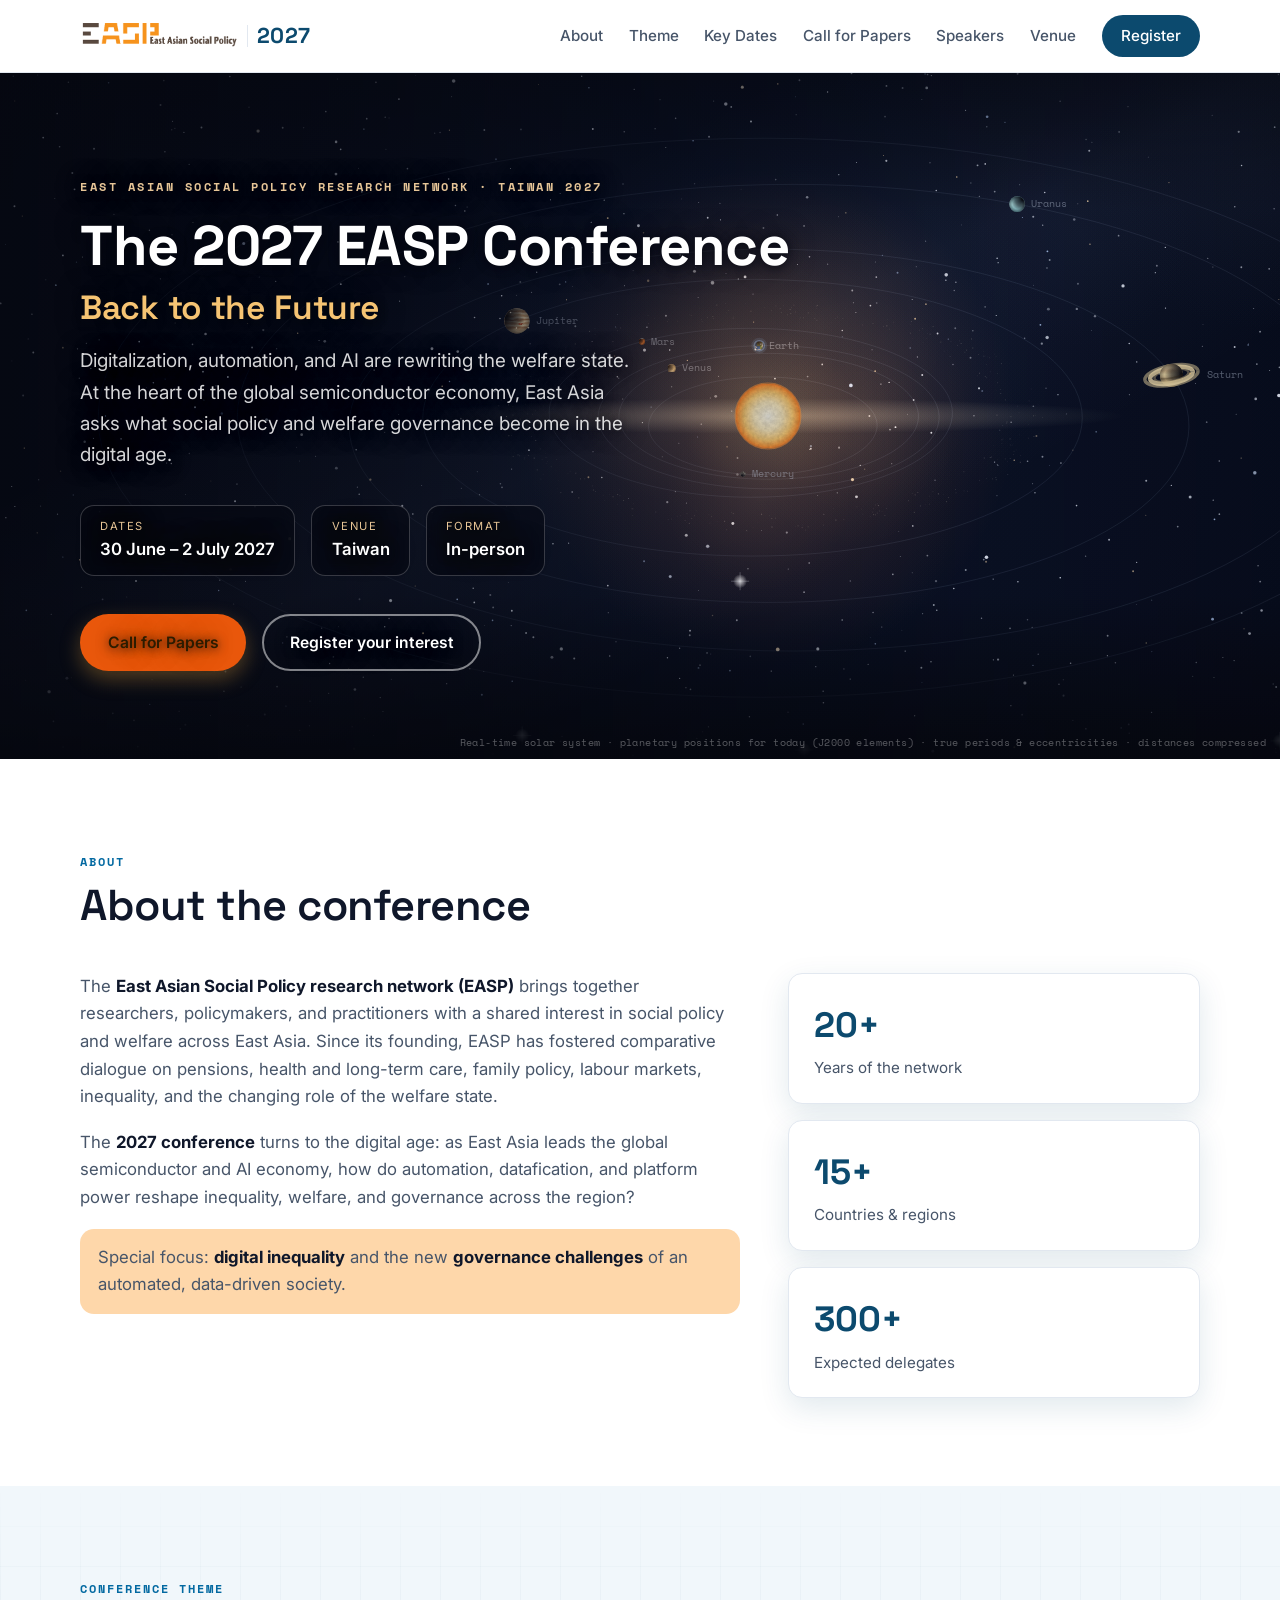
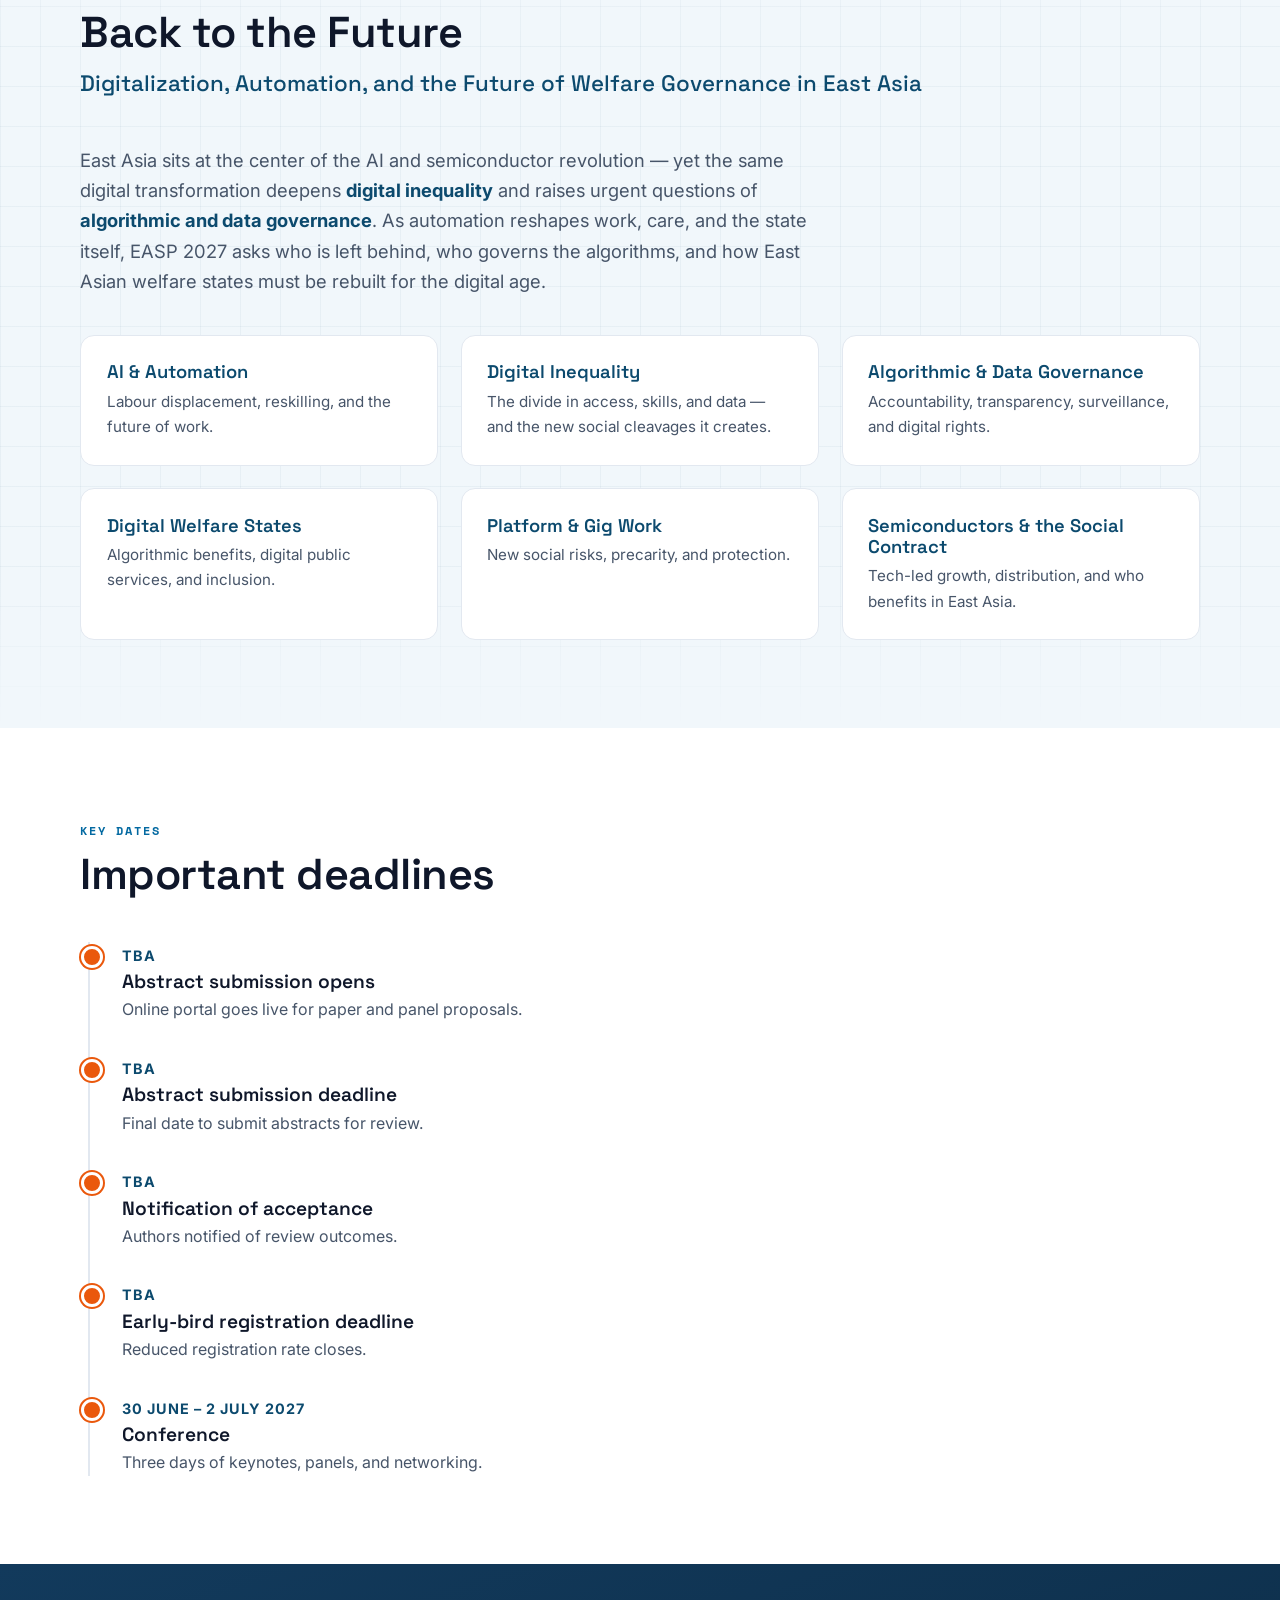
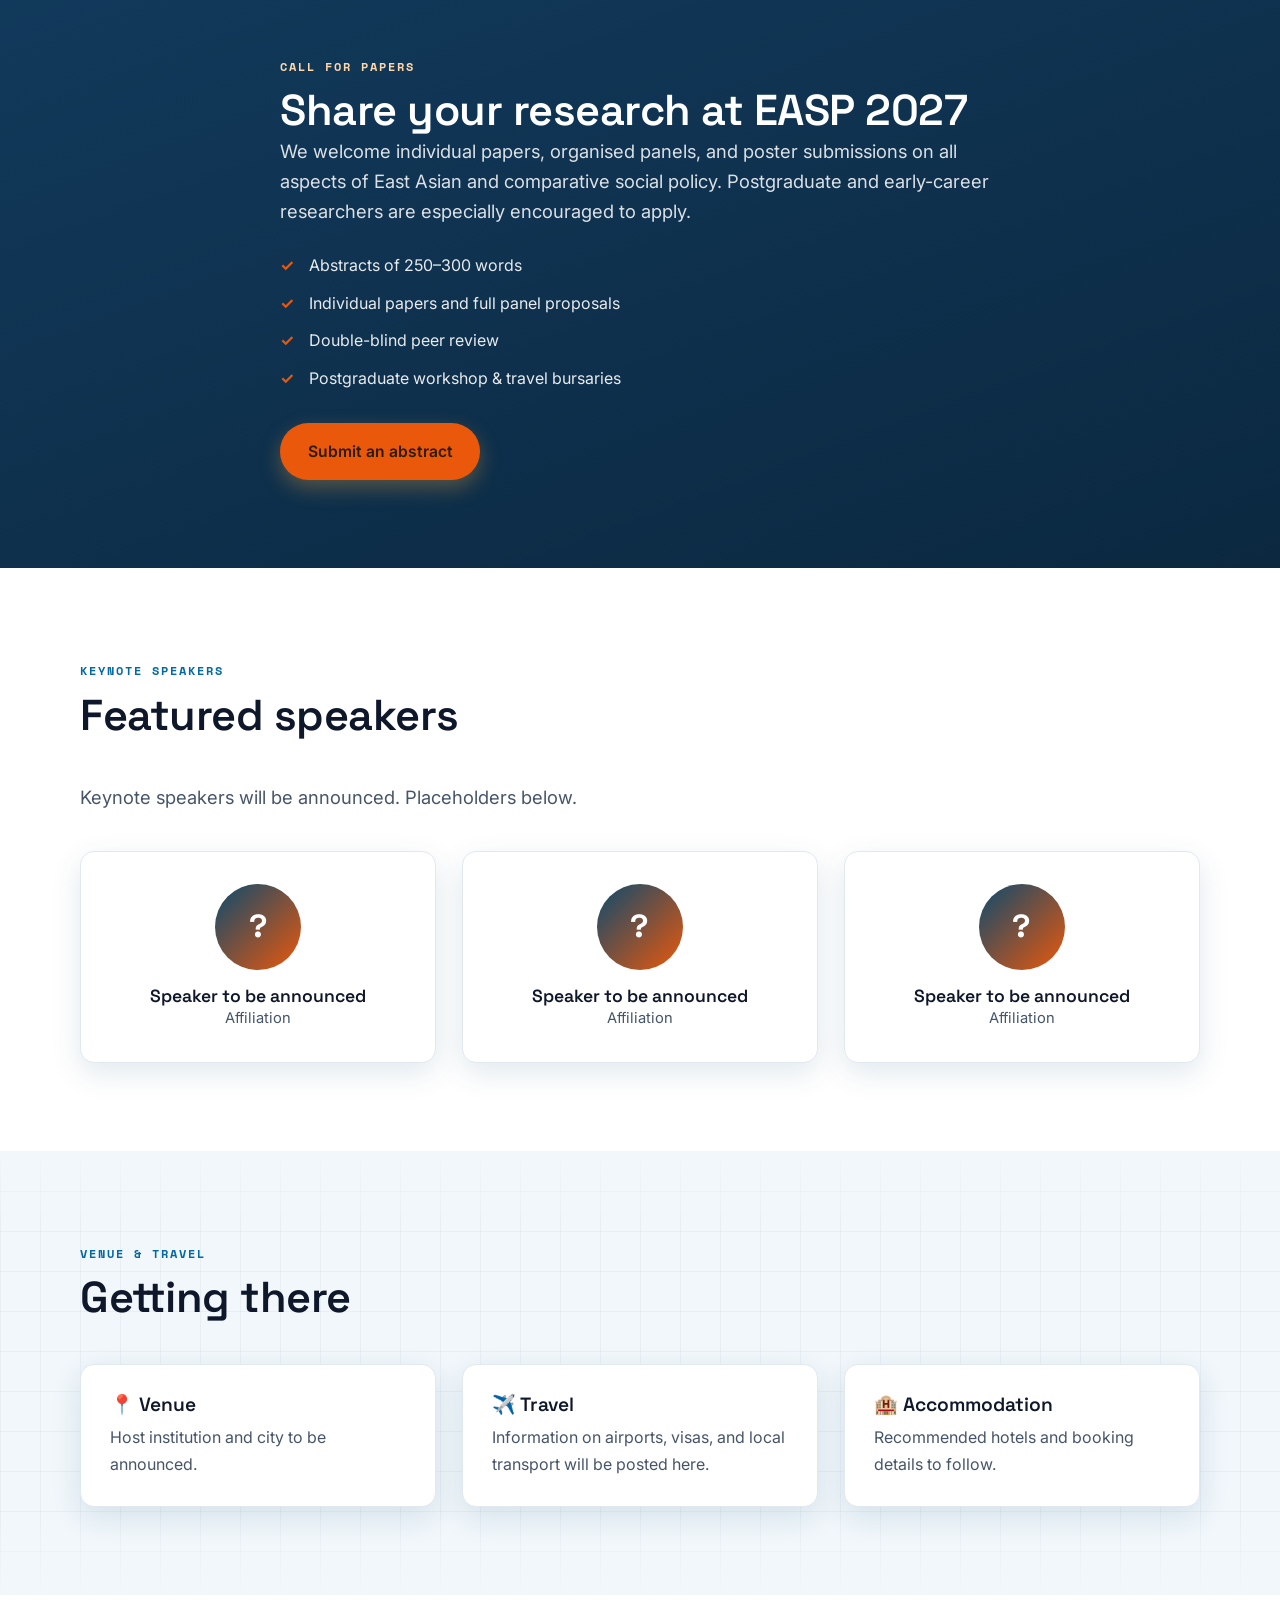
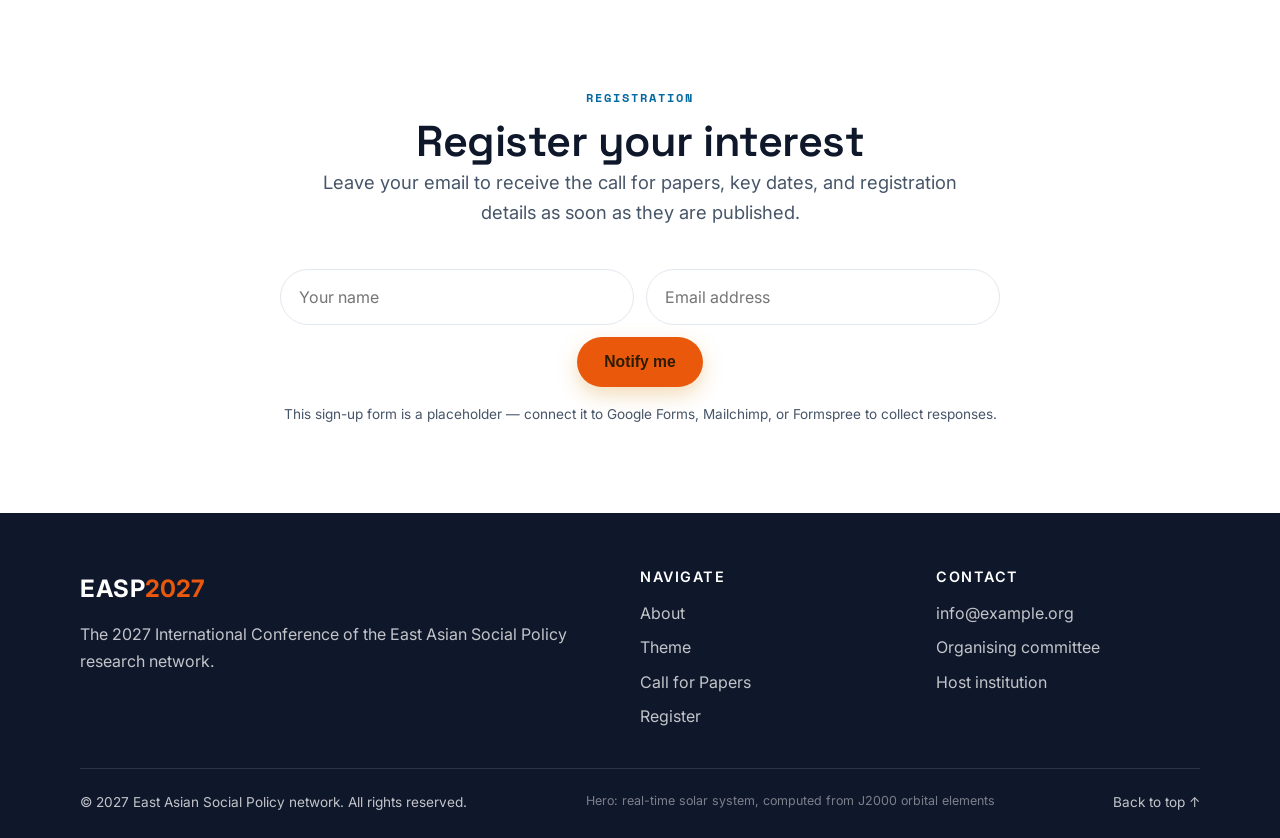
==== 網頁/index.html @ 42d58682 "Solar hero v2: procedural planet surfaces, realistic sun, full-bleed layout - Per-planet generated t" ====
<!DOCTYPE html>
<html lang="en">
<head>
  <meta charset="UTF-8" />
  <meta name="viewport" content="width=device-width, initial-scale=1.0" />
  <title>EASP 2027 — East Asian Social Policy Network Conference</title>
  <meta name="description" content="EASP 2027, Taiwan, 30 June – 2 July 2027 — Back to the Future: how digitalization, automation, and AI are reshaping welfare states and welfare governance across East Asia." />

  <!-- Social preview -->
  <meta property="og:title" content="EASP 2027 — East Asian Social Policy Network Conference" />
  <meta property="og:description" content="Back to the Future — digitalization, automation, and the future of welfare governance in East Asia. The 2027 EASP Conference, Taiwan, 30 June – 2 July 2027." />
  <meta property="og:type" content="website" />

  <!-- Inline SVG favicon -->
  <link rel="icon" href="data:image/svg+xml,%3Csvg xmlns='http://www.w3.org/2000/svg' viewBox='0 0 100 100'%3E%3Crect width='100' height='100' rx='20' fill='%230c4a6e'/%3E%3Ctext x='50' y='68' font-size='52' font-family='Georgia,serif' fill='white' text-anchor='middle'%3EE%3C/text%3E%3C/svg%3E" />

  <!-- Fonts -->
  <link rel="preconnect" href="https://fonts.googleapis.com" />
  <link rel="preconnect" href="https://fonts.gstatic.com" crossorigin />
  <link href="https://fonts.googleapis.com/css2?family=Space+Grotesk:wght@400;500;600;700&family=Inter:wght@400;500;600;700&family=Space+Mono:wght@400;700&display=swap" rel="stylesheet" />

  <link rel="stylesheet" href="styles.css?v=15" />
</head>
<body>
  <!-- ============ HEADER / NAV ============ -->
  <header class="site-header" id="top">
    <div class="container nav-bar">
      <a class="brand" href="#top" aria-label="EASP 2027 — home">
        <img class="brand-logo" src="assets/easp-logo.gif"
             alt="EASP — East Asian Social Policy research network" />
        <span class="brand-divider" aria-hidden="true"></span>
        <span class="brand-year">2027</span>
      </a>
      <nav class="nav-links" id="navLinks" aria-label="Primary">
        <a href="#about">About</a>
        <a href="#theme">Theme</a>
        <a href="#dates">Key Dates</a>
        <a href="#cfp">Call for Papers</a>
        <a href="#speakers">Speakers</a>
        <a href="#venue">Venue</a>
        <a href="#register" class="nav-cta">Register</a>
      </nav>
      <button class="nav-toggle" id="navToggle" aria-label="Toggle menu" aria-expanded="false">
        <span></span><span></span><span></span>
      </button>
    </div>
  </header>

  <!-- ============ HERO ============ -->
  <section class="hero">
    <div class="container hero-inner">
      <p class="hero-eyebrow">East Asian Social Policy Research Network · Taiwan 2027</p>
      <h1 class="hero-title">The 2027 EASP Conference</h1>
      <p class="hero-theme">Back to the Future</p>
      <p class="hero-sub">
        Digitalization, automation, and AI are rewriting the welfare state.
        At the heart of the global semiconductor economy, East Asia asks what
        social policy and welfare governance become in the digital age.
      </p>
      <div class="hero-meta">
        <div class="meta-chip">
          <span class="meta-label">Dates</span>
          <span class="meta-value">30 June – 2 July 2027</span>
        </div>
        <div class="meta-chip">
          <span class="meta-label">Venue</span>
          <span class="meta-value">Taiwan</span>
        </div>
        <div class="meta-chip">
          <span class="meta-label">Format</span>
          <span class="meta-value">In-person</span>
        </div>
      </div>
      <div class="hero-actions">
        <a href="#cfp" class="btn btn-primary">Call for Papers</a>
        <a href="#register" class="btn btn-ghost">Register your interest</a>
      </div>
    </div>
    <div class="hero-sky" aria-hidden="true">
      <canvas id="solarSky"></canvas>
      <p class="sky-note">Real-time solar system · planetary positions for today (J2000 elements) · true periods &amp; eccentricities · distances compressed</p>
    </div>
  </section>

  <main>
    <!-- ============ ABOUT ============ -->
    <section id="about" class="section">
      <div class="container">
        <div class="section-head">
          <span class="kicker">About</span>
          <h2>About the conference</h2>
        </div>
        <div class="about-grid">
          <div class="prose">
            <p>
              The <strong>East Asian Social Policy research network (EASP)</strong>
              brings together researchers, policymakers, and practitioners with a
              shared interest in social policy and welfare across East Asia.
              Since its founding, EASP has fostered comparative dialogue on
              pensions, health and long-term care, family policy, labour markets,
              inequality, and the changing role of the welfare state.
            </p>
            <p>
              The <strong>2027 conference</strong> turns to the digital age: as East
              Asia leads the global semiconductor and AI economy, how do automation,
              datafication, and platform power reshape inequality, welfare, and
              governance across the region?
            </p>
            <p class="note">
              Special focus: <strong>digital inequality</strong> and the new
              <strong>governance challenges</strong> of an automated, data-driven society.
            </p>
          </div>
          <div class="stats">
            <div class="stat">
              <span class="stat-num">20+</span>
              <span class="stat-label">Years of the network</span>
            </div>
            <div class="stat">
              <span class="stat-num">15+</span>
              <span class="stat-label">Countries &amp; regions</span>
            </div>
            <div class="stat">
              <span class="stat-num">300+</span>
              <span class="stat-label">Expected delegates</span>
            </div>
          </div>
        </div>
      </div>
    </section>

    <!-- ============ THEME ============ -->
    <section id="theme" class="section section-alt">
      <div class="container">
        <div class="section-head">
          <span class="kicker">Conference theme</span>
          <h2>Back to the Future</h2>
          <p class="theme-sub">Digitalization, Automation, and the Future of Welfare Governance in East Asia</p>
        </div>
        <p class="lead">
          East Asia sits at the center of the AI and semiconductor revolution — yet the
          same digital transformation deepens <strong>digital inequality</strong> and raises
          urgent questions of <strong>algorithmic and data governance</strong>. As automation
          reshapes work, care, and the state itself, EASP 2027 asks who is left behind, who
          governs the algorithms, and how East Asian welfare states must be rebuilt for the
          digital age.
        </p>
        <div class="topics">
          <div class="topic-card"><h3>AI &amp; Automation</h3><p>Labour displacement, reskilling, and the future of work.</p></div>
          <div class="topic-card"><h3>Digital Inequality</h3><p>The divide in access, skills, and data — and the new social cleavages it creates.</p></div>
          <div class="topic-card"><h3>Algorithmic &amp; Data Governance</h3><p>Accountability, transparency, surveillance, and digital rights.</p></div>
          <div class="topic-card"><h3>Digital Welfare States</h3><p>Algorithmic benefits, digital public services, and inclusion.</p></div>
          <div class="topic-card"><h3>Platform &amp; Gig Work</h3><p>New social risks, precarity, and protection.</p></div>
          <div class="topic-card"><h3>Semiconductors &amp; the Social Contract</h3><p>Tech-led growth, distribution, and who benefits in East Asia.</p></div>
        </div>
      </div>
    </section>

    <!-- ============ KEY DATES ============ -->
    <section id="dates" class="section">
      <div class="container">
        <div class="section-head">
          <span class="kicker">Key dates</span>
          <h2>Important deadlines</h2>
        </div>
        <ol class="timeline">
          <li>
            <span class="tl-date">TBA</span>
            <div class="tl-body"><h3>Abstract submission opens</h3><p>Online portal goes live for paper and panel proposals.</p></div>
          </li>
          <li>
            <span class="tl-date">TBA</span>
            <div class="tl-body"><h3>Abstract submission deadline</h3><p>Final date to submit abstracts for review.</p></div>
          </li>
          <li>
            <span class="tl-date">TBA</span>
            <div class="tl-body"><h3>Notification of acceptance</h3><p>Authors notified of review outcomes.</p></div>
          </li>
          <li>
            <span class="tl-date">TBA</span>
            <div class="tl-body"><h3>Early-bird registration deadline</h3><p>Reduced registration rate closes.</p></div>
          </li>
          <li>
            <span class="tl-date">30 June – 2 July 2027</span>
            <div class="tl-body"><h3>Conference</h3><p>Three days of keynotes, panels, and networking.</p></div>
          </li>
        </ol>
      </div>
    </section>

    <!-- ============ CALL FOR PAPERS ============ -->
    <section id="cfp" class="section section-dark">
      <div class="container cfp-inner">
        <div>
          <span class="kicker kicker-light">Call for papers</span>
          <h2>Share your research at EASP 2027</h2>
          <p class="lead lead-light">
            We welcome individual papers, organised panels, and poster
            submissions on all aspects of East Asian and comparative social
            policy. Postgraduate and early-career researchers are especially
            encouraged to apply.
          </p>
          <ul class="cfp-list">
            <li>Abstracts of 250–300 words</li>
            <li>Individual papers and full panel proposals</li>
            <li>Double-blind peer review</li>
            <li>Postgraduate workshop &amp; travel bursaries</li>
          </ul>
          <a href="#register" class="btn btn-primary">Submit an abstract</a>
        </div>
      </div>
    </section>

    <!-- ============ SPEAKERS ============ -->
    <section id="speakers" class="section">
      <div class="container">
        <div class="section-head">
          <span class="kicker">Keynote speakers</span>
          <h2>Featured speakers</h2>
        </div>
        <p class="lead">Keynote speakers will be announced. Placeholders below.</p>
        <div class="speakers-grid">
          <figure class="speaker"><div class="avatar">?</div><figcaption><h3>Speaker to be announced</h3><p>Affiliation</p></figcaption></figure>
          <figure class="speaker"><div class="avatar">?</div><figcaption><h3>Speaker to be announced</h3><p>Affiliation</p></figcaption></figure>
          <figure class="speaker"><div class="avatar">?</div><figcaption><h3>Speaker to be announced</h3><p>Affiliation</p></figcaption></figure>
        </div>
      </div>
    </section>

    <!-- ============ VENUE ============ -->
    <section id="venue" class="section section-alt">
      <div class="container">
        <div class="section-head">
          <span class="kicker">Venue &amp; travel</span>
          <h2>Getting there</h2>
        </div>
        <div class="venue-grid">
          <div class="venue-card"><h3>📍 Venue</h3><p>Host institution and city to be announced.</p></div>
          <div class="venue-card"><h3>✈️ Travel</h3><p>Information on airports, visas, and local transport will be posted here.</p></div>
          <div class="venue-card"><h3>🏨 Accommodation</h3><p>Recommended hotels and booking details to follow.</p></div>
        </div>
      </div>
    </section>

    <!-- ============ REGISTER ============ -->
    <section id="register" class="section">
      <div class="container register-inner">
        <div class="section-head center">
          <span class="kicker">Registration</span>
          <h2>Register your interest</h2>
          <p class="lead">
            Leave your email to receive the call for papers, key dates, and
            registration details as soon as they are published.
          </p>
        </div>
        <!-- NOTE: This form is a placeholder. Connect it to a service such as
             Google Forms, Mailchimp, or Formspree to actually collect emails. -->
        <form class="signup" onsubmit="return false;">
          <input type="text" placeholder="Your name" aria-label="Your name" />
          <input type="email" placeholder="Email address" aria-label="Email address" required />
          <button type="submit" class="btn btn-primary">Notify me</button>
        </form>
        <p class="form-note">This sign-up form is a placeholder — connect it to Google Forms, Mailchimp, or Formspree to collect responses.</p>
      </div>
    </section>
  </main>

  <!-- ============ FOOTER ============ -->
  <footer class="site-footer" id="contact">
    <div class="container footer-grid">
      <div>
        <div class="footer-brand"><span class="brand-mark">EASP</span><span class="brand-year">2027</span></div>
        <p>The 2027 International Conference of the East Asian Social Policy research network.</p>
      </div>
      <div>
        <h4>Navigate</h4>
        <ul>
          <li><a href="#about">About</a></li>
          <li><a href="#theme">Theme</a></li>
          <li><a href="#cfp">Call for Papers</a></li>
          <li><a href="#register">Register</a></li>
        </ul>
      </div>
      <div>
        <h4>Contact</h4>
        <ul>
          <li><a href="mailto:info@example.org">info@example.org</a></li>
          <li>Organising committee</li>
          <li>Host institution</li>
        </ul>
      </div>
    </div>
    <div class="container footer-bottom">
      <p>© 2027 East Asian Social Policy network. All rights reserved.</p>
      <p class="map-credit">Hero: real-time solar system, computed from J2000 orbital elements</p>
      <p><a href="#top">Back to top ↑</a></p>
    </div>
  </footer>

  <script src="script.js?v=7"></script>
  <script src="solar.js?v=2"></script>
</body>
</html>
---- 網頁/styles.css ----
/* ===========================================================
   EASP 2027 — conference site styles
   Palette: photo-led night navy + warm city-light accent
   =========================================================== */

:root {
  --navy: #0c4a6e;
  --navy-deep: #082f49;
  --sky: #0369a1;
  --cyan: #38bdf8;
  --ink: #0f172a;
  --slate: #475569;
  --gold: #ea580c;
  --gold-soft: #fed7aa;
  --paper: #ffffff;
  --mist: #f1f7fb;
  --line: #e2e8f0;
  --radius: 14px;
  --shadow: 0 10px 30px rgba(12, 74, 110, 0.12);
  --shadow-lg: 0 24px 60px rgba(12, 74, 110, 0.20);
  --maxw: 1120px;
  --serif: "Space Grotesk", "Inter", -apple-system, sans-serif;
  --sans: "Inter", -apple-system, BlinkMacSystemFont, "Segoe UI", sans-serif;
  --mono: "Space Mono", ui-monospace, SFMono-Regular, Menlo, monospace;
}

* { box-sizing: border-box; margin: 0; padding: 0; }

html { scroll-behavior: smooth; scroll-padding-top: 84px; }

body {
  font-family: var(--sans);
  color: var(--ink);
  background: var(--paper);
  line-height: 1.65;
  -webkit-font-smoothing: antialiased;
}

.container { width: min(var(--maxw), 92%); margin-inline: auto; }

h1, h2, h3, h4 { font-family: var(--serif); line-height: 1.15; font-weight: 600; }

a { color: var(--navy); text-decoration: none; }

/* ---------- Buttons ---------- */
.btn {
  display: inline-block;
  padding: 0.85rem 1.6rem;
  border-radius: 999px;
  font-weight: 600;
  font-size: 0.98rem;
  cursor: pointer;
  border: 2px solid transparent;
  transition: transform .15s ease, box-shadow .15s ease, background .2s ease;
}
.btn:hover { transform: translateY(-2px); }
.btn-primary { background: var(--gold); color: #2c1c00; box-shadow: 0 8px 20px rgba(217,155,58,.35); }
.btn-primary:hover { box-shadow: 0 12px 26px rgba(217,155,58,.45); }
.btn-ghost { background: transparent; color: #fff; border-color: rgba(255,255,255,.5); }
.btn-ghost:hover { background: rgba(255,255,255,.12); }

/* ---------- Header / nav ---------- */
.site-header {
  position: sticky; top: 0; z-index: 50;
  background: rgba(255,255,255,.85);
  backdrop-filter: saturate(180%) blur(12px);
  border-bottom: 1px solid var(--line);
}
.nav-bar { display: flex; align-items: center; justify-content: space-between; height: 72px; }
.brand { display: flex; align-items: center; gap: .55rem; font-family: var(--serif); }
.brand-logo { height: 34px; width: auto; display: block; }
.brand-divider { width: 1px; height: 22px; background: var(--line); }
.brand .brand-year { font-size: 1.35rem; font-weight: 700; color: var(--navy); letter-spacing: .5px; }
.brand-mark { font-size: 1.5rem; font-weight: 700; color: var(--navy); letter-spacing: .5px; }
.brand-year { font-size: 1.5rem; font-weight: 700; color: var(--gold); }
.nav-links { display: flex; align-items: center; gap: 1.6rem; }
.nav-links a { color: var(--slate); font-weight: 500; font-size: .95rem; transition: color .2s; }
.nav-links a:hover { color: var(--navy); }
.nav-cta {
  background: var(--navy); color: #fff !important; padding: .55rem 1.2rem; border-radius: 999px;
}
.nav-cta:hover { background: var(--navy-deep); }
.nav-toggle { display: none; flex-direction: column; gap: 5px; background: none; border: 0; cursor: pointer; padding: 8px; }
.nav-toggle span { width: 24px; height: 2px; background: var(--ink); border-radius: 2px; transition: .3s; }

/* ---------- Hero ---------- */
.hero {
  position: relative;
  isolation: isolate;
  color: #fff;
  overflow: hidden;
  padding: 6.5rem 0 5.5rem;
  background: #05070f;
}
.hero-bg {
  display: none;
}
.hero-bg::after {
  content: none;
}
.hero-inner { text-shadow: 0 1px 10px rgba(5,7,15,.85), 0 0 26px rgba(5,7,15,.6); }
.hero-eyebrow { font-family: var(--mono); text-transform: uppercase; letter-spacing: 2.5px; font-size: .78rem; font-weight: 600; color: rgba(255,218,166,.9); margin-bottom: 1rem; }
.hero-title { font-size: clamp(1.9rem, 4.6vw, 3.5rem); font-weight: 700; letter-spacing: -.5px; white-space: nowrap; }
.hero-theme { font-family: var(--serif); font-size: clamp(1.35rem, 3vw, 2.1rem); font-weight: 600; line-height: 1.15; letter-spacing: -.3px; color: #f6c473; margin-top: .7rem; }
.hero-sub { max-width: 46ch; font-size: clamp(1rem, 2.1vw, 1.18rem); color: rgba(255,255,255,.84); margin: 1.1rem 0 2.2rem; }
.hero-meta { display: flex; flex-wrap: wrap; gap: 1rem; margin-bottom: 2.4rem; }
.meta-chip {
  display: flex; flex-direction: column; padding: .7rem 1.2rem;
  background: rgba(5,7,15,.48); border: 1px solid rgba(255,255,255,.20);
  border-radius: var(--radius); backdrop-filter: blur(8px);
}
.meta-label { font-size: .7rem; text-transform: uppercase; letter-spacing: 1.5px; color: rgba(255,218,166,.92); }
.meta-value { font-weight: 600; font-size: 1.05rem; }
.hero-actions { display: flex; flex-wrap: wrap; gap: 1rem; }

/* ---------- Roaming robot (decorative, never blocks text) ---------- */
.hero-inner { position: relative; z-index: 2; }
.robot {
  position: absolute; top: 62%; right: 11%;
  width: 56px; z-index: 1; pointer-events: none;
  filter: drop-shadow(0 0 8px rgba(56,189,248,.45));
  animation: robot-patrol 12s ease-in-out infinite;
}
.robot svg { display: block; animation: robot-bob 1.8s ease-in-out infinite; }
.robot .beacon { animation: robot-blink 1.3s steps(1, end) infinite; }
.robot .thruster { animation: robot-thrust 1.8s ease-in-out infinite; transform-origin: center; }
@keyframes robot-patrol {
  0%, 100% { transform: translateX(0) scaleX(1); }
  46%      { transform: translateX(-170px) scaleX(1); }
  50%      { transform: translateX(-170px) scaleX(-1); }
  96%      { transform: translateX(0) scaleX(-1); }
}
@keyframes robot-bob { 0%, 100% { transform: translateY(0); } 50% { transform: translateY(-7px); } }
@keyframes robot-blink { 0%, 78% { opacity: 1; } 86%, 100% { opacity: .22; } }
@keyframes robot-thrust { 0%, 100% { opacity: .18; } 50% { opacity: .45; } }
/* Real-time solar-system canvas background (index.html) */
.hero-sky { position: absolute; inset: 0; z-index: 0; pointer-events: none; background: #05070f; overflow: hidden; }
.hero-sky canvas { position: absolute; inset: 0; width: 100%; height: 100%; display: block; }
.hero-sky::after {
  content: "";
  position: absolute; inset: 0;
  z-index: 1;
  pointer-events: none;
  background:
    linear-gradient(90deg, rgba(5,7,15,.60) 0%, rgba(5,7,15,.40) 34%, rgba(5,7,15,.16) 56%, rgba(5,7,15,.02) 78%, rgba(5,7,15,.08) 100%),
    linear-gradient(180deg, rgba(5,7,15,.50) 0%, transparent 20%, transparent 76%, #05070f 100%);
}
.sky-note {
  position: absolute; right: 14px; bottom: 8px; z-index: 2;
  font-family: var(--mono); font-size: .6rem; letter-spacing: .4px;
  color: rgba(255,255,255,.34); text-align: right;
}

/* East Asia night-lights photo background (index-night.html, archived hero) */
.hero-net { position: absolute; inset: 0; width: 100%; z-index: 0; pointer-events: none; background: #05070f; overflow: hidden; }
.map-stage {
  position: absolute;
  right: clamp(-56px, -3.5vw, -24px);
  top: 50%;
  height: min(100%, 56vw);
  aspect-ratio: 25 / 14;
  transform: translateY(-50%);
}
.hero-net .night {
  position: absolute; inset: 0;
  width: 100%; height: 100%;
  display: block;
  object-fit: contain;
  object-position: center;
  opacity: .98;
  filter: brightness(1.16) contrast(1.1) saturate(.98);
}
.hero-net::after {
  content: "";
  position: absolute; inset: 0;
  z-index: 1;
  pointer-events: none;
  background:
    linear-gradient(90deg, rgba(5,7,15,.80) 0%, rgba(5,7,15,.58) 34%, rgba(5,7,15,.24) 56%, rgba(5,7,15,.04) 78%, rgba(5,7,15,.12) 100%),
    linear-gradient(180deg, rgba(5,7,15,.76) 0%, transparent 22%, transparent 70%, #05070f 100%);
}
/* Subtle city markers (kept subordinate to Taiwan) */
.map-stage .city {
  position: absolute;
  z-index: 2;
  transform: translateY(-50%);
  padding-left: 9px;
  font-family: var(--mono);
  font-size: .68rem;
  letter-spacing: .4px;
  color: rgba(222,242,255,.95);
  text-shadow: 0 1px 4px #000, 0 0 9px rgba(0,0,0,.95);
  white-space: nowrap;
}
.map-stage .city::before {
  content: "";
  position: absolute; left: 0; top: 50%;
  width: 4px; height: 4px; margin-top: -2px;
  border-radius: 50%;
  background: #bfe6ff;
  box-shadow: 0 0 6px rgba(191,230,255,.9);
}
/* Taiwan — host city, most prominent + twinkling */
.taiwan-glow {
  position: absolute;
  left: 56%;
  top: 65%;
  z-index: 3;
  width: 22px;
  height: 22px;
  transform: translate(-50%, -50%);
}
.taiwan-glow i,
.taiwan-glow::before,
.taiwan-glow::after {
  content: "";
  position: absolute;
  inset: 50% auto auto 50%;
  border-radius: 999px;
  transform: translate(-50%, -50%);
}
.taiwan-glow i {
  width: 13px;
  height: 13px;
  background: #ffe2a6;
  box-shadow: 0 0 18px #ffd27a, 0 0 46px rgba(255,170,60,1), 0 0 98px rgba(255,126,37,.72);
  animation: taiwan-flash 1.25s ease-in-out infinite;
}
.taiwan-glow::before {
  width: 32px;
  height: 32px;
  border: 1.5px solid rgba(255,210,122,.85);
  box-shadow: 0 0 22px rgba(255,126,37,.55);
  animation: taiwan-pulse 1.25s ease-out infinite;
}
.taiwan-glow::after {
  width: 80px;
  height: 80px;
  background: radial-gradient(circle, rgba(255,210,122,.5) 0%, rgba(255,126,37,.26) 38%, transparent 70%);
  animation: taiwan-halo 1.25s ease-in-out infinite;
}
.taiwan-glow b {
  position: absolute;
  left: 22px;
  top: -10px;
  font-family: var(--mono);
  font-size: .82rem;
  font-weight: 700;
  letter-spacing: 1.5px;
  color: #ffe1a8;
  text-shadow: 0 0 10px #000, 0 0 22px rgba(255,126,37,1);
  text-transform: uppercase;
  white-space: nowrap;
}
@keyframes taiwan-flash {
  0%, 100% { opacity: .78; transform: translate(-50%, -50%) scale(.84); }
  42% { opacity: 1; transform: translate(-50%, -50%) scale(1.32); }
}
@keyframes taiwan-pulse {
  0% { opacity: .9; transform: translate(-50%, -50%) scale(.55); }
  72%, 100% { opacity: 0; transform: translate(-50%, -50%) scale(2.5); }
}
@keyframes taiwan-halo {
  0%, 100% { opacity: .4; transform: translate(-50%, -50%) scale(.8); }
  44% { opacity: .92; transform: translate(-50%, -50%) scale(1.14); }
}
@media (prefers-reduced-motion: reduce) {
  .taiwan-glow i,
  .taiwan-glow::before,
  .taiwan-glow::after { animation: none; }
}

/* ---------- Sections ---------- */
.section { padding: 5.5rem 0; }
.section-alt { background: var(--mist); position: relative; isolation: isolate; }
.section-alt::before {
  content: ""; position: absolute; inset: 0; z-index: -1; pointer-events: none;
  background-image:
    linear-gradient(rgba(12,74,110,.045) 1px, transparent 1px),
    linear-gradient(90deg, rgba(12,74,110,.045) 1px, transparent 1px);
  background-size: 40px 40px;
  -webkit-mask-image: linear-gradient(180deg, transparent, #000 18%, #000 82%, transparent);
  mask-image: linear-gradient(180deg, transparent, #000 18%, #000 82%, transparent);
}
.section-head { margin-bottom: 2.6rem; }
.section-head.center { text-align: center; max-width: 640px; margin-inline: auto; }
.kicker { display: inline-block; font-family: var(--mono); text-transform: uppercase; letter-spacing: 2px; font-size: .74rem; font-weight: 700; color: var(--sky); margin-bottom: .6rem; }
.kicker-light { color: var(--gold-soft); }
.section h2 { font-size: clamp(1.8rem, 4vw, 2.7rem); color: var(--ink); letter-spacing: -.5px; }
.theme-sub { font-family: var(--serif); font-size: clamp(1.05rem, 2.2vw, 1.4rem); font-weight: 500; color: var(--navy); margin-top: .5rem; }
.section-dark h2 { color: #fff; }
.lead { font-size: 1.15rem; color: var(--slate); max-width: 62ch; }
.lead strong { color: var(--navy); font-weight: 700; }
.lead-light { color: rgba(255,255,255,.85); }

/* ---------- About ---------- */
.about-grid { display: grid; grid-template-columns: 1.6fr 1fr; gap: 3rem; align-items: start; }
.prose p { margin-bottom: 1.1rem; color: var(--slate); font-size: 1.05rem; }
.prose strong { color: var(--ink); }
.note { background: var(--gold-soft); color: #6b4a12; padding: .9rem 1.1rem; border-radius: var(--radius); font-size: .95rem; }
.stats { display: grid; gap: 1rem; }
.stat { background: var(--paper); border: 1px solid var(--line); border-radius: var(--radius); padding: 1.4rem 1.6rem; box-shadow: var(--shadow); }
.stat-num { display: block; font-family: var(--serif); font-size: 2.2rem; font-weight: 700; color: var(--navy); }
.stat-label { color: var(--slate); font-size: .95rem; }

/* ---------- Topics ---------- */
.topics { display: grid; grid-template-columns: repeat(3, 1fr); gap: 1.4rem; margin-top: 2.4rem; }
.topic-card { position: relative; overflow: hidden; background: var(--paper); border: 1px solid var(--line); border-radius: var(--radius); padding: 1.6rem; transition: transform .2s, box-shadow .2s, border-color .2s; }
.topic-card::before { content: ""; position: absolute; top: 0; left: 0; right: 0; height: 2px; background: linear-gradient(90deg, var(--cyan), transparent 70%); opacity: 0; transition: opacity .2s; }
.topic-card:hover::before { opacity: 1; }
.topic-card:hover { transform: translateY(-4px); box-shadow: 0 12px 30px rgba(56,189,248,.16); border-color: rgba(56,189,248,.45); }
.topic-card h3 { font-size: 1.15rem; color: var(--navy); margin-bottom: .4rem; }
.topic-card p { color: var(--slate); font-size: .95rem; }

/* ---------- Timeline ---------- */
.timeline { list-style: none; max-width: 760px; border-left: 2px solid var(--line); margin-left: 8px; }
.timeline li { position: relative; padding: 0 0 2rem 2rem; }
.timeline li::before { content: ""; position: absolute; left: -9px; top: 4px; width: 16px; height: 16px; border-radius: 50%; background: var(--gold); border: 3px solid #fff; box-shadow: 0 0 0 2px var(--gold); }
.timeline li:last-child { padding-bottom: 0; }
.tl-date { display: inline-block; font-weight: 700; color: var(--navy); font-size: .9rem; text-transform: uppercase; letter-spacing: 1px; }
.tl-body h3 { font-size: 1.2rem; margin: .2rem 0 .2rem; }
.tl-body p { color: var(--slate); }

/* ---------- CFP (dark) ---------- */
.section-dark { background: linear-gradient(160deg, #123a5c, #0b2840); color: #fff; }
.cfp-inner { max-width: 720px; }
.cfp-list { list-style: none; margin: 1.6rem 0 2rem; display: grid; gap: .7rem; }
.cfp-list li { padding-left: 1.8rem; position: relative; color: rgba(255,255,255,.9); }
.cfp-list li::before { content: "✓"; position: absolute; left: 0; color: var(--gold); font-weight: 700; }

/* ---------- Speakers ---------- */
.speakers-grid { display: grid; grid-template-columns: repeat(3, 1fr); gap: 1.6rem; margin-top: 2.4rem; }
.speaker { background: var(--paper); border: 1px solid var(--line); border-radius: var(--radius); padding: 2rem; text-align: center; box-shadow: var(--shadow); }
.avatar { width: 86px; height: 86px; border-radius: 50%; margin: 0 auto 1rem; display: grid; place-items: center; font-family: var(--serif); font-size: 2rem; font-weight: 700; color: #fff; background: linear-gradient(135deg, var(--navy), var(--gold)); }
.speaker h3 { font-size: 1.1rem; }
.speaker p { color: var(--slate); font-size: .92rem; }

/* ---------- Venue ---------- */
.venue-grid { display: grid; grid-template-columns: repeat(3, 1fr); gap: 1.6rem; }
.venue-card { background: var(--paper); border: 1px solid var(--line); border-radius: var(--radius); padding: 1.8rem; box-shadow: var(--shadow); }
.venue-card h3 { font-size: 1.2rem; margin-bottom: .5rem; }
.venue-card p { color: var(--slate); }

/* ---------- Register ---------- */
.register-inner { max-width: 720px; margin-inline: auto; }
.signup { display: flex; flex-wrap: wrap; gap: .8rem; justify-content: center; margin-top: 1rem; }
.signup input { flex: 1 1 220px; padding: .85rem 1.1rem; border: 1px solid var(--line); border-radius: 999px; font: inherit; }
.signup input:focus { outline: 2px solid var(--gold); border-color: transparent; }
.form-note { text-align: center; color: var(--slate); font-size: .85rem; margin-top: 1rem; }

/* ---------- Footer ---------- */
.site-footer { background: var(--ink); color: rgba(255,255,255,.75); padding: 3.5rem 0 1.5rem; }
.footer-grid { display: grid; grid-template-columns: 2fr 1fr 1fr; gap: 2rem; padding-bottom: 2.4rem; border-bottom: 1px solid rgba(255,255,255,.12); }
.footer-brand { margin-bottom: .8rem; }
.footer-brand .brand-mark { color: #fff; }
.site-footer h4 { color: #fff; margin-bottom: .9rem; font-family: var(--sans); font-size: .9rem; text-transform: uppercase; letter-spacing: 1.5px; }
.site-footer ul { list-style: none; display: grid; gap: .5rem; }
.site-footer a { color: rgba(255,255,255,.75); }
.site-footer a:hover { color: var(--gold); }
.footer-bottom { display: flex; justify-content: space-between; flex-wrap: wrap; gap: .5rem; padding-top: 1.4rem; font-size: .85rem; }
.map-credit { font-size: .78rem; opacity: .6; }

/* ---------- Reveal animation ---------- */
.section, .topic-card, .speaker, .venue-card { opacity: 1; }
[data-reveal] { opacity: 0; transform: translateY(24px); transition: opacity .6s ease, transform .6s ease; }
[data-reveal].in { opacity: 1; transform: none; }

/* ---------- Responsive ---------- */
@media (max-width: 860px) {
  .nav-links {
    position: fixed; inset: 72px 0 auto 0; flex-direction: column; gap: 0;
    background: #fff; border-bottom: 1px solid var(--line);
    padding: 1rem 6%; transform: translateY(-150%); transition: transform .3s ease;
  }
  .nav-links.open { transform: translateY(0); }
  .nav-links a { padding: .8rem 0; width: 100%; border-bottom: 1px solid var(--line); }
  .nav-cta { text-align: center; }
  .nav-toggle { display: flex; }
  .brand-logo { height: 30px; }
  .hero-title { white-space: normal; }
  .sky-note { display: none; }
  .robot { display: none; }
  .hero-net { position: absolute; inset: 0; width: 100%; margin: 0; }
  .map-stage { top: 16px; right: 0; height: auto; width: 100%; transform: none; }
  .taiwan-glow b { display: none; }
  .about-grid, .topics, .speakers-grid, .venue-grid, .footer-grid { grid-template-columns: 1fr; }
  .topics, .speakers-grid, .venue-grid { gap: 1rem; }
}

@media (max-width: 600px) {
  .hero { padding-top: 17rem; }
  .map-stage { top: 0; }
}
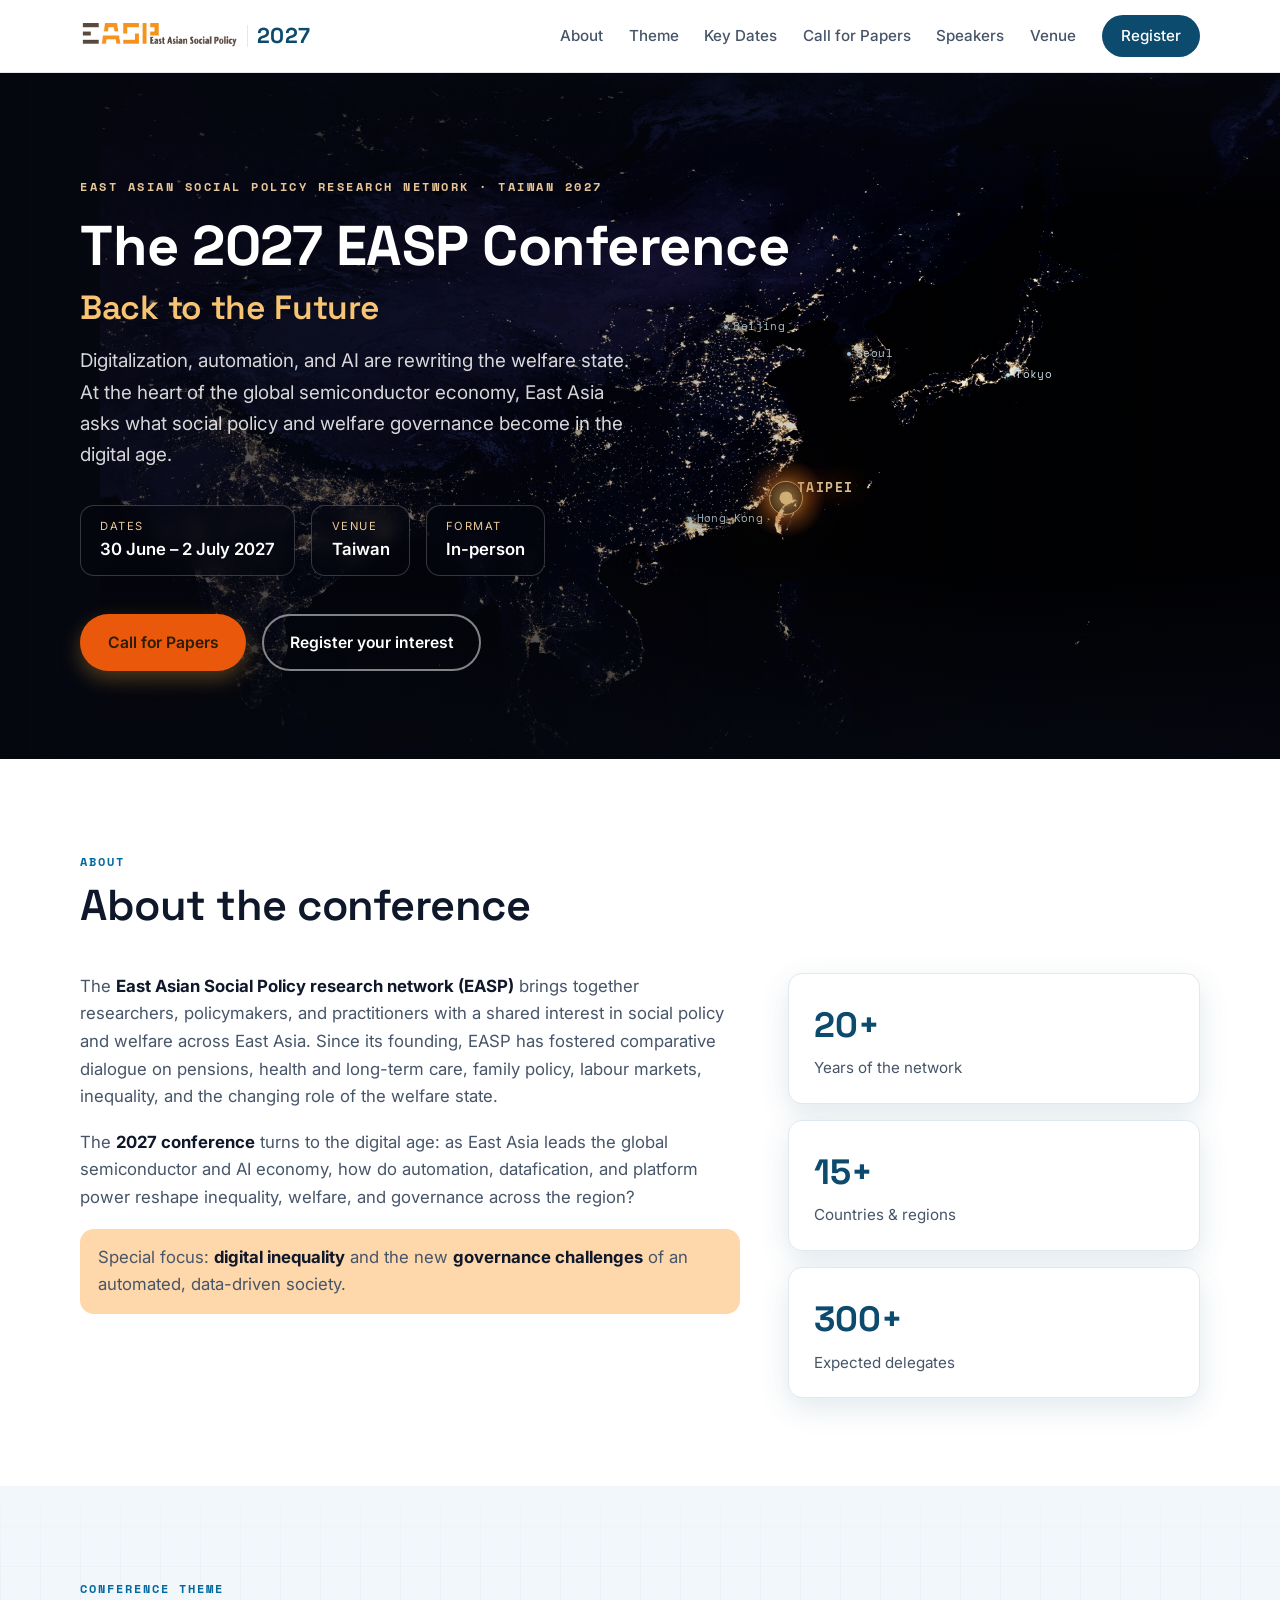
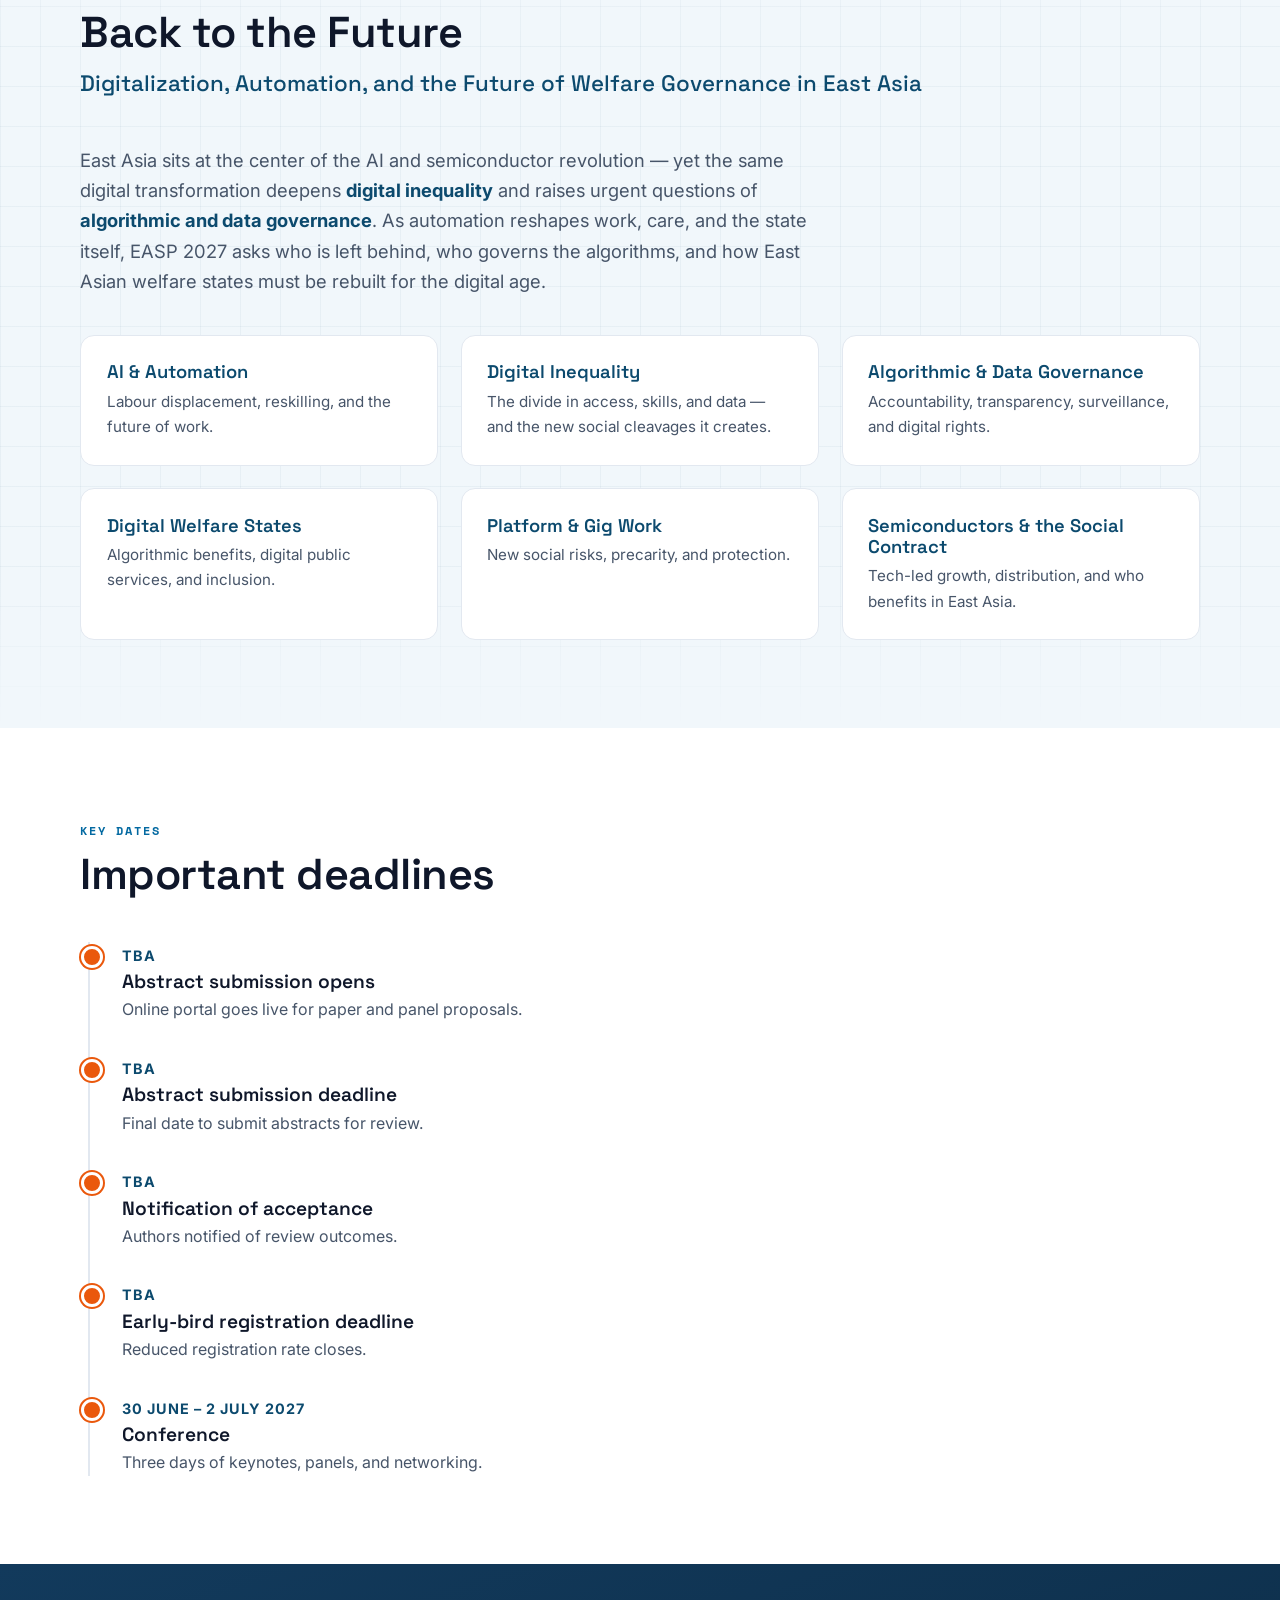
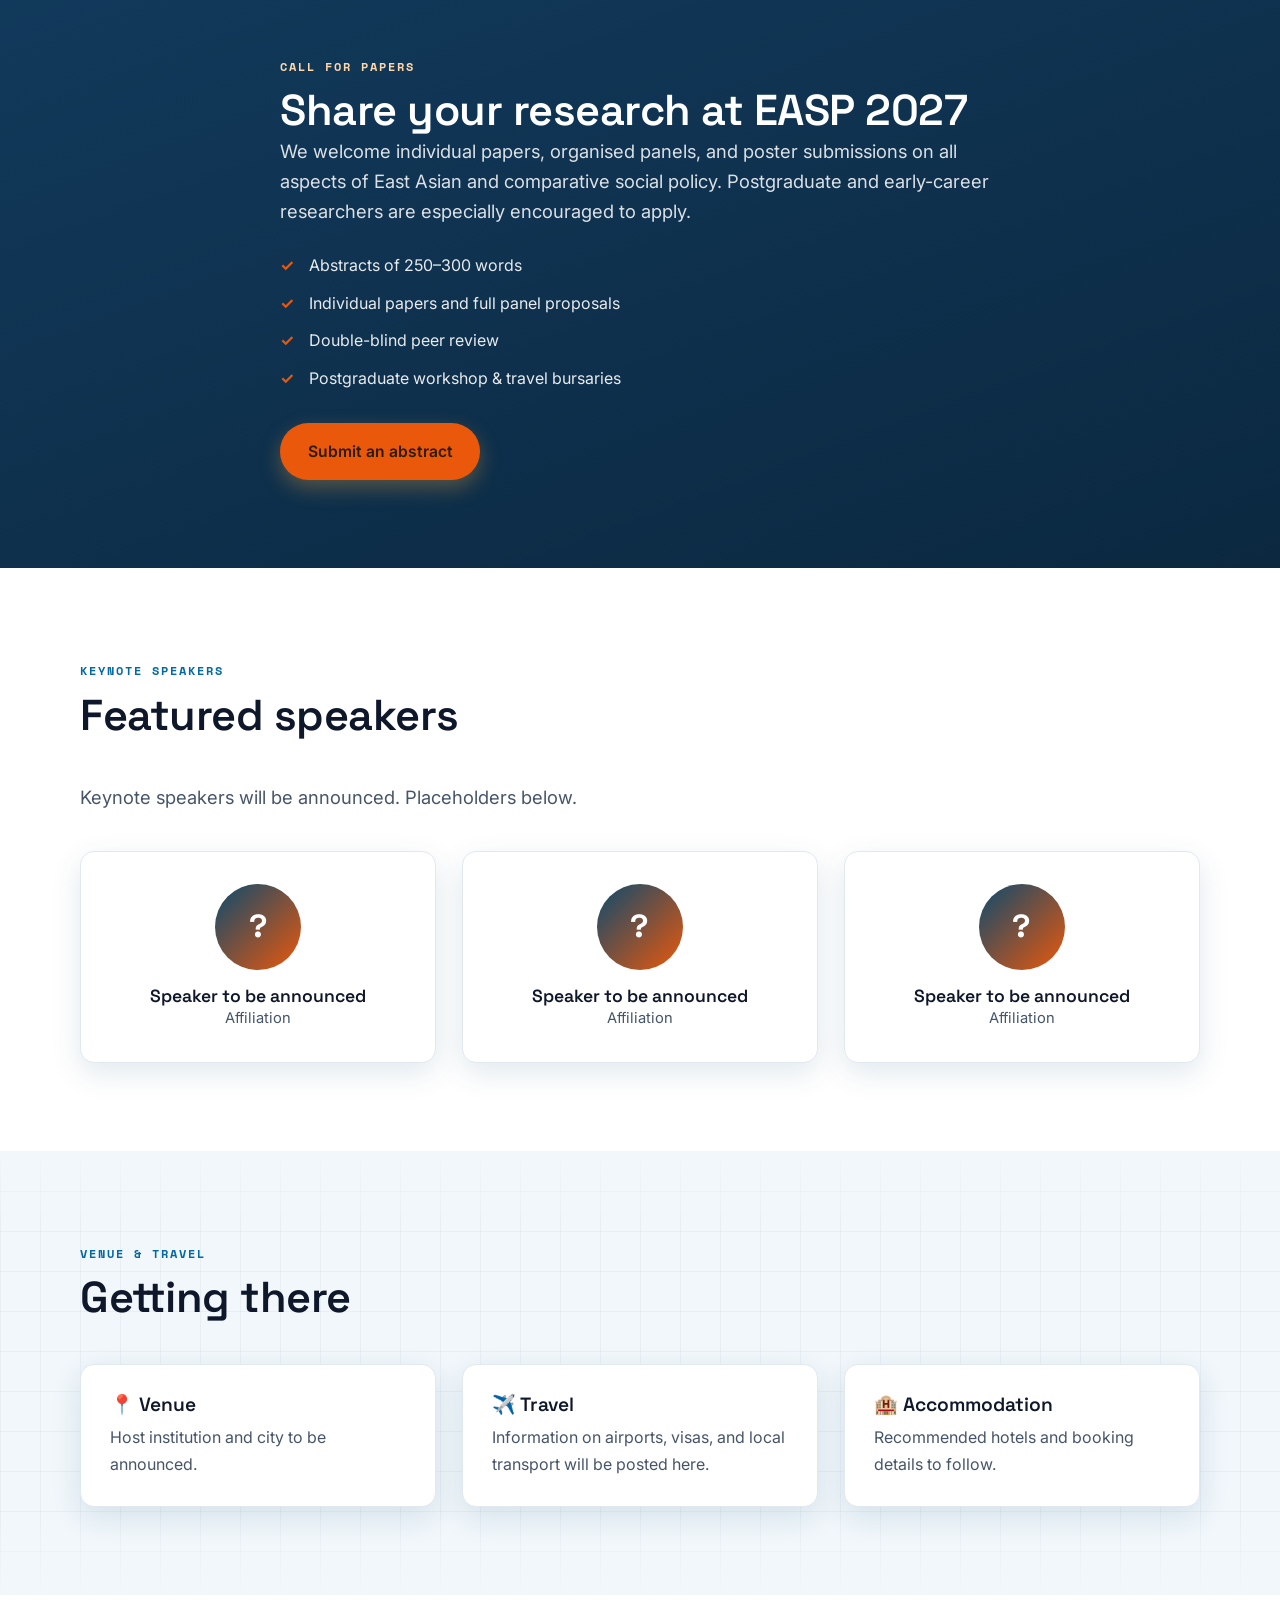
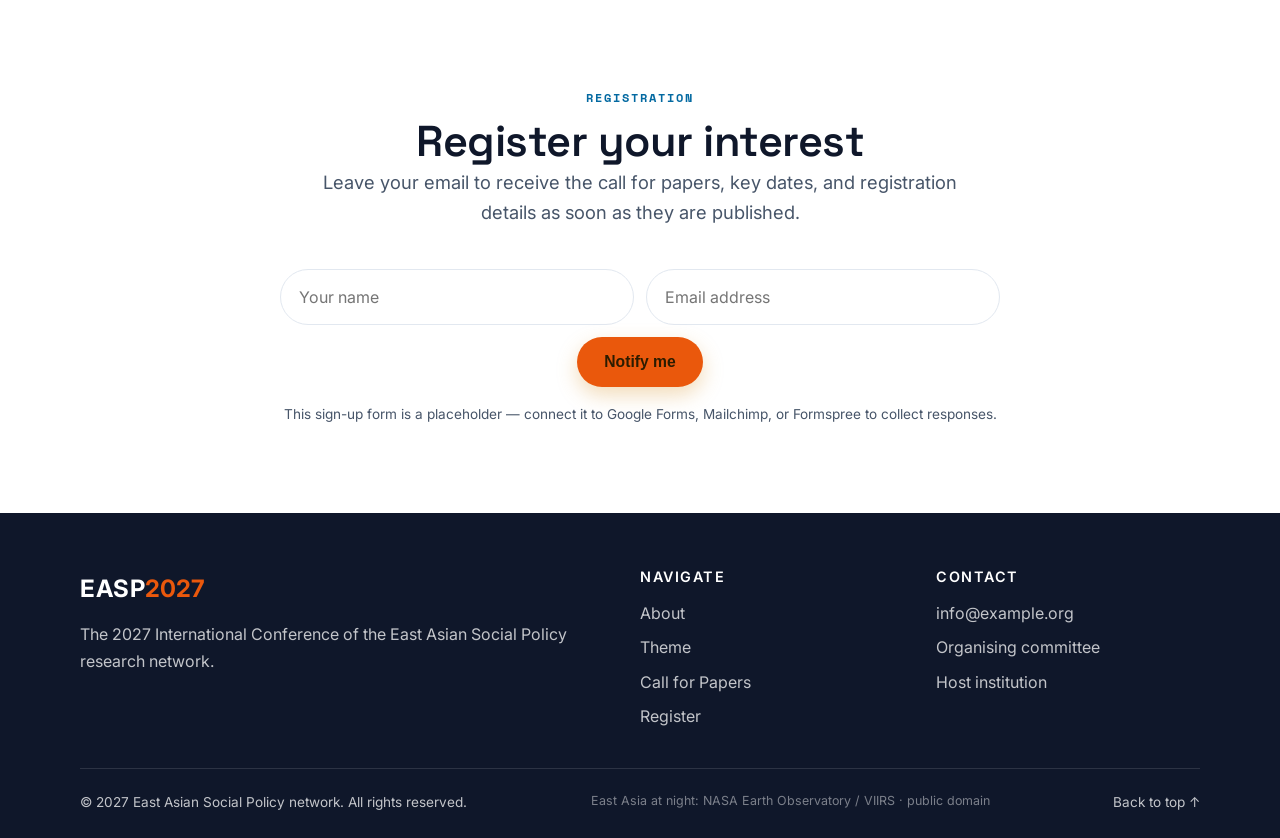
==== commit f86e60f3: "Revert hero to the night-map photo; archive solar version - index.html restored byte-exact to the pr" ====
--- a/網頁/index.html
+++ b/網頁/index.html
@@ -19,7 +19,7 @@
   <link rel="preconnect" href="https://fonts.gstatic.com" crossorigin />
   <link href="https://fonts.googleapis.com/css2?family=Space+Grotesk:wght@400;500;600;700&family=Inter:wght@400;500;600;700&family=Space+Mono:wght@400;700&display=swap" rel="stylesheet" />
 
-  <link rel="stylesheet" href="styles.css?v=15" />
+  <link rel="stylesheet" href="styles.css?v=13" />
 </head>
 <body>
   <!-- ============ HEADER / NAV ============ -->
@@ -48,6 +48,7 @@
 
   <!-- ============ HERO ============ -->
   <section class="hero">
+    <div class="hero-bg" aria-hidden="true"></div>
     <div class="container hero-inner">
       <p class="hero-eyebrow">East Asian Social Policy Research Network · Taiwan 2027</p>
       <h1 class="hero-title">The 2027 EASP Conference</h1>
@@ -76,9 +77,15 @@
         <a href="#register" class="btn btn-ghost">Register your interest</a>
       </div>
     </div>
-    <div class="hero-sky" aria-hidden="true">
-      <canvas id="solarSky"></canvas>
-      <p class="sky-note">Real-time solar system · planetary positions for today (J2000 elements) · true periods &amp; eccentricities · distances compressed</p>
+    <div class="hero-net" aria-hidden="true">
+      <div class="map-stage">
+        <img class="night" src="assets/easp-eastasia-night-wide.jpg?v=1" alt="" />
+        <span class="city" style="left:51%;top:37%">Beijing</span>
+        <span class="city" style="left:61%;top:41%">Seoul</span>
+        <span class="city" style="left:74%;top:44%">Tokyo</span>
+        <span class="city" style="left:48%;top:65%">Hong Kong</span>
+        <span class="taiwan-glow" style="left:56%;top:62%"><i></i><b>Taipei</b></span>
+      </div>
     </div>
   </section>
 
@@ -292,12 +299,11 @@
     </div>
     <div class="container footer-bottom">
       <p>© 2027 East Asian Social Policy network. All rights reserved.</p>
-      <p class="map-credit">Hero: real-time solar system, computed from J2000 orbital elements</p>
+      <p class="map-credit">East Asia at night: NASA Earth Observatory / VIIRS · public domain</p>
       <p><a href="#top">Back to top ↑</a></p>
     </div>
   </footer>
 
   <script src="script.js?v=7"></script>
-  <script src="solar.js?v=2"></script>
 </body>
 </html>
--- a/網頁/styles.css
+++ b/網頁/styles.css
@@ -98,7 +98,7 @@
 .hero-bg::after {
   content: none;
 }
-.hero-inner { text-shadow: 0 1px 10px rgba(5,7,15,.85), 0 0 26px rgba(5,7,15,.6); }
+.hero:has(.hero-sky) .hero-inner { text-shadow: 0 1px 10px rgba(5,7,15,.85), 0 0 26px rgba(5,7,15,.6); }
 .hero-eyebrow { font-family: var(--mono); text-transform: uppercase; letter-spacing: 2.5px; font-size: .78rem; font-weight: 600; color: rgba(255,218,166,.9); margin-bottom: 1rem; }
 .hero-title { font-size: clamp(1.9rem, 4.6vw, 3.5rem); font-weight: 700; letter-spacing: -.5px; white-space: nowrap; }
 .hero-theme { font-family: var(--serif); font-size: clamp(1.35rem, 3vw, 2.1rem); font-weight: 600; line-height: 1.15; letter-spacing: -.3px; color: #f6c473; margin-top: .7rem; }
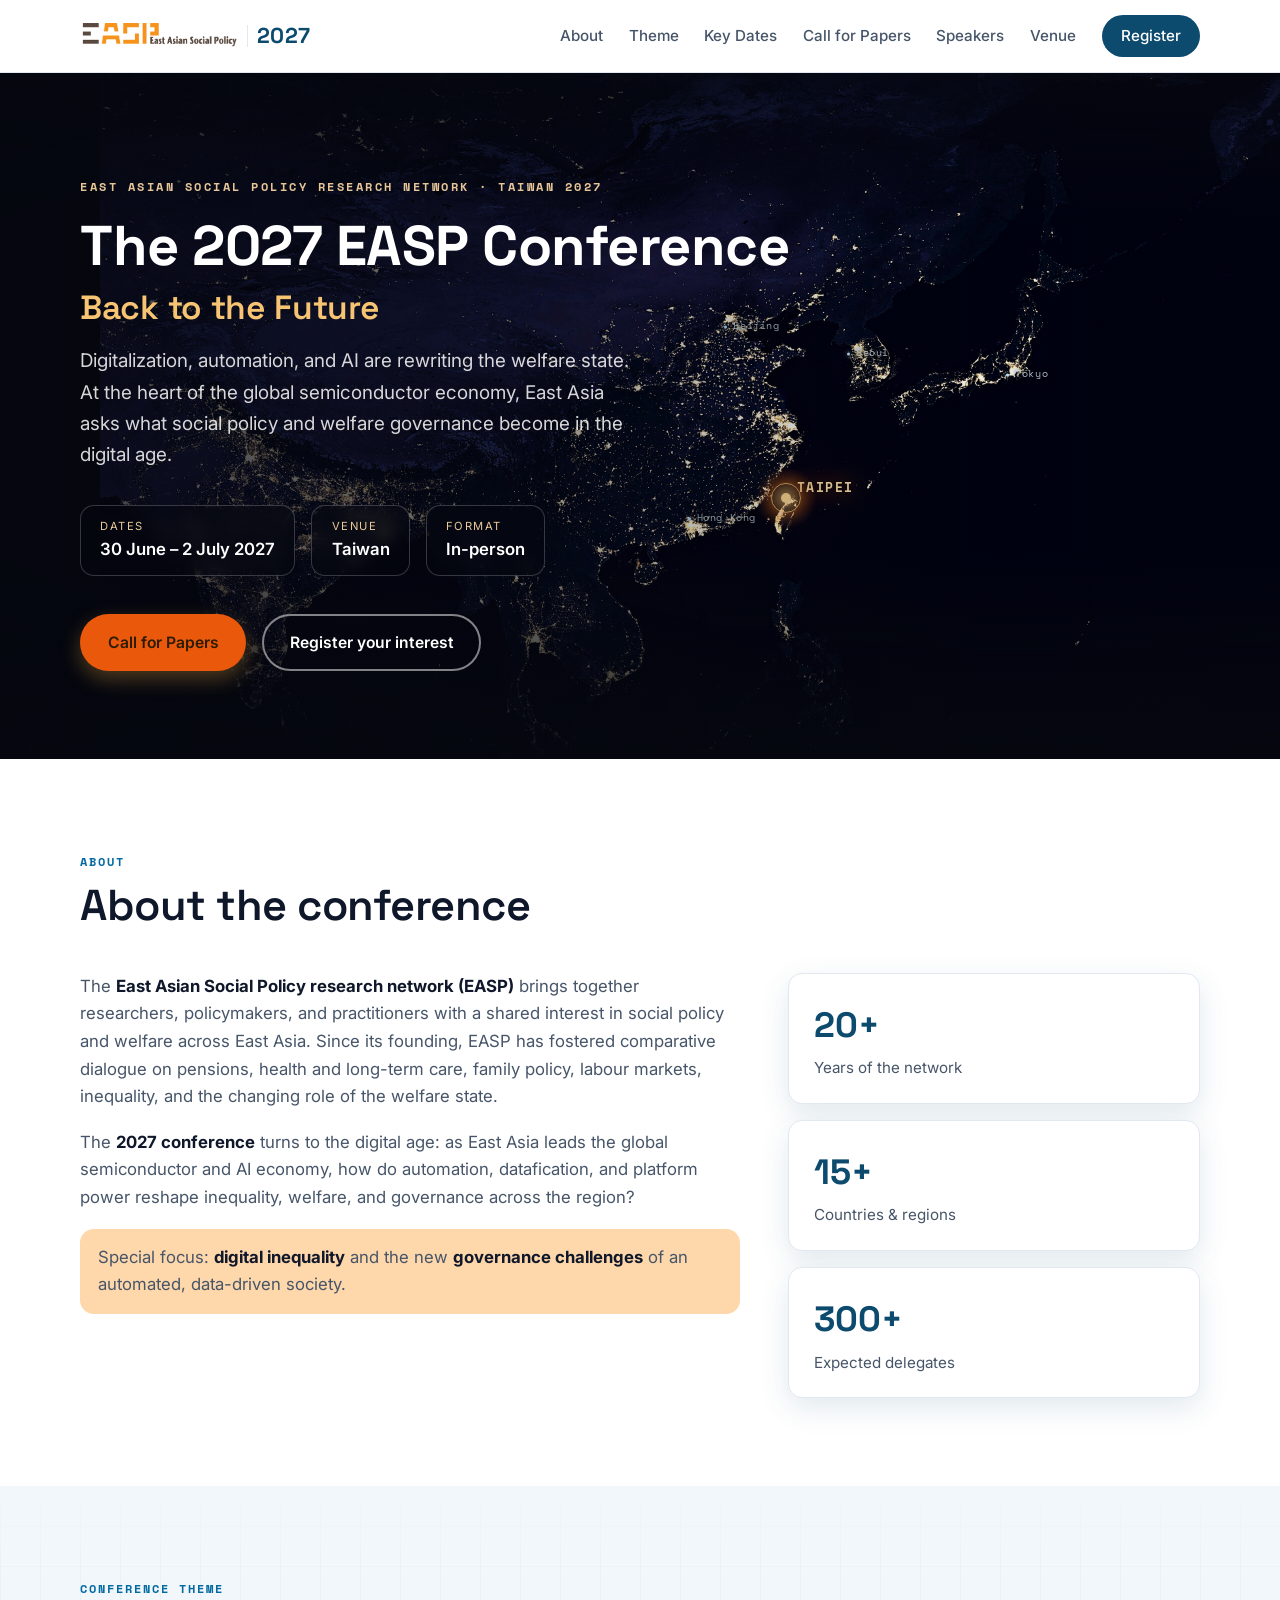
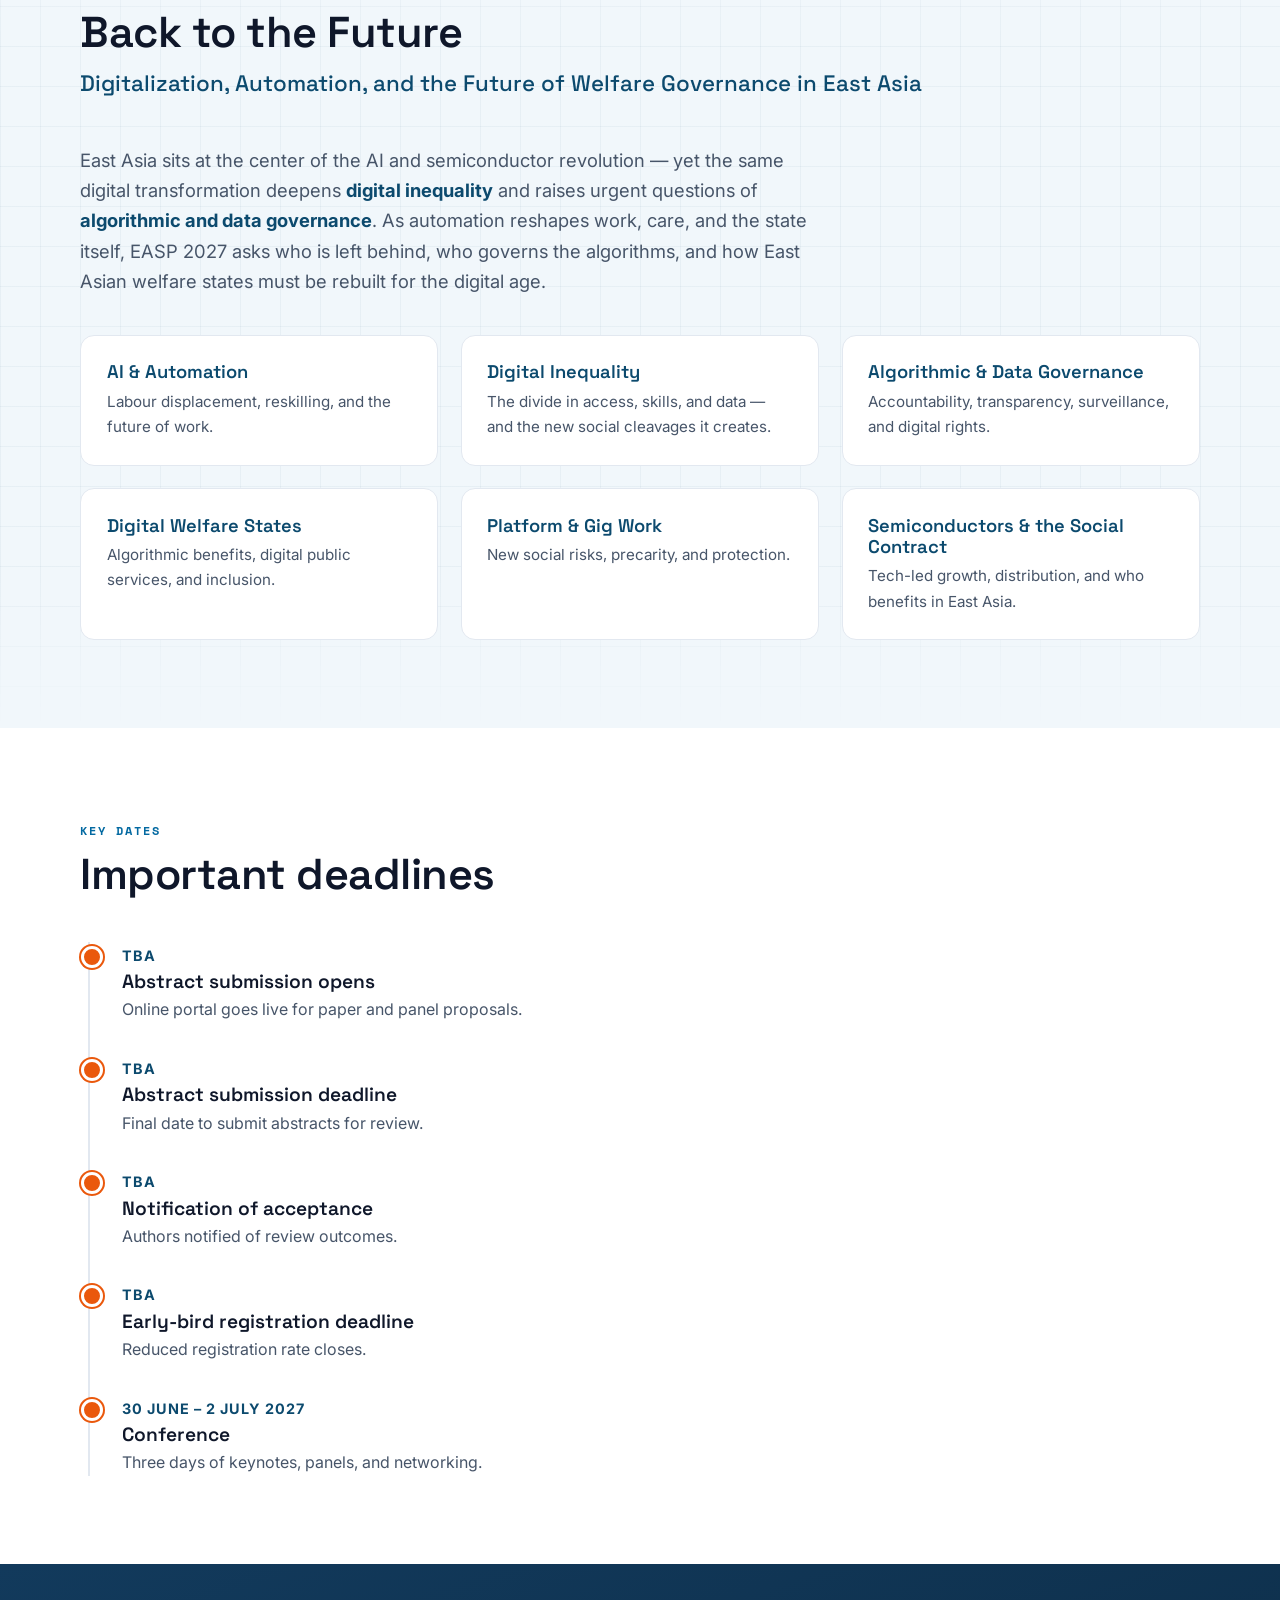
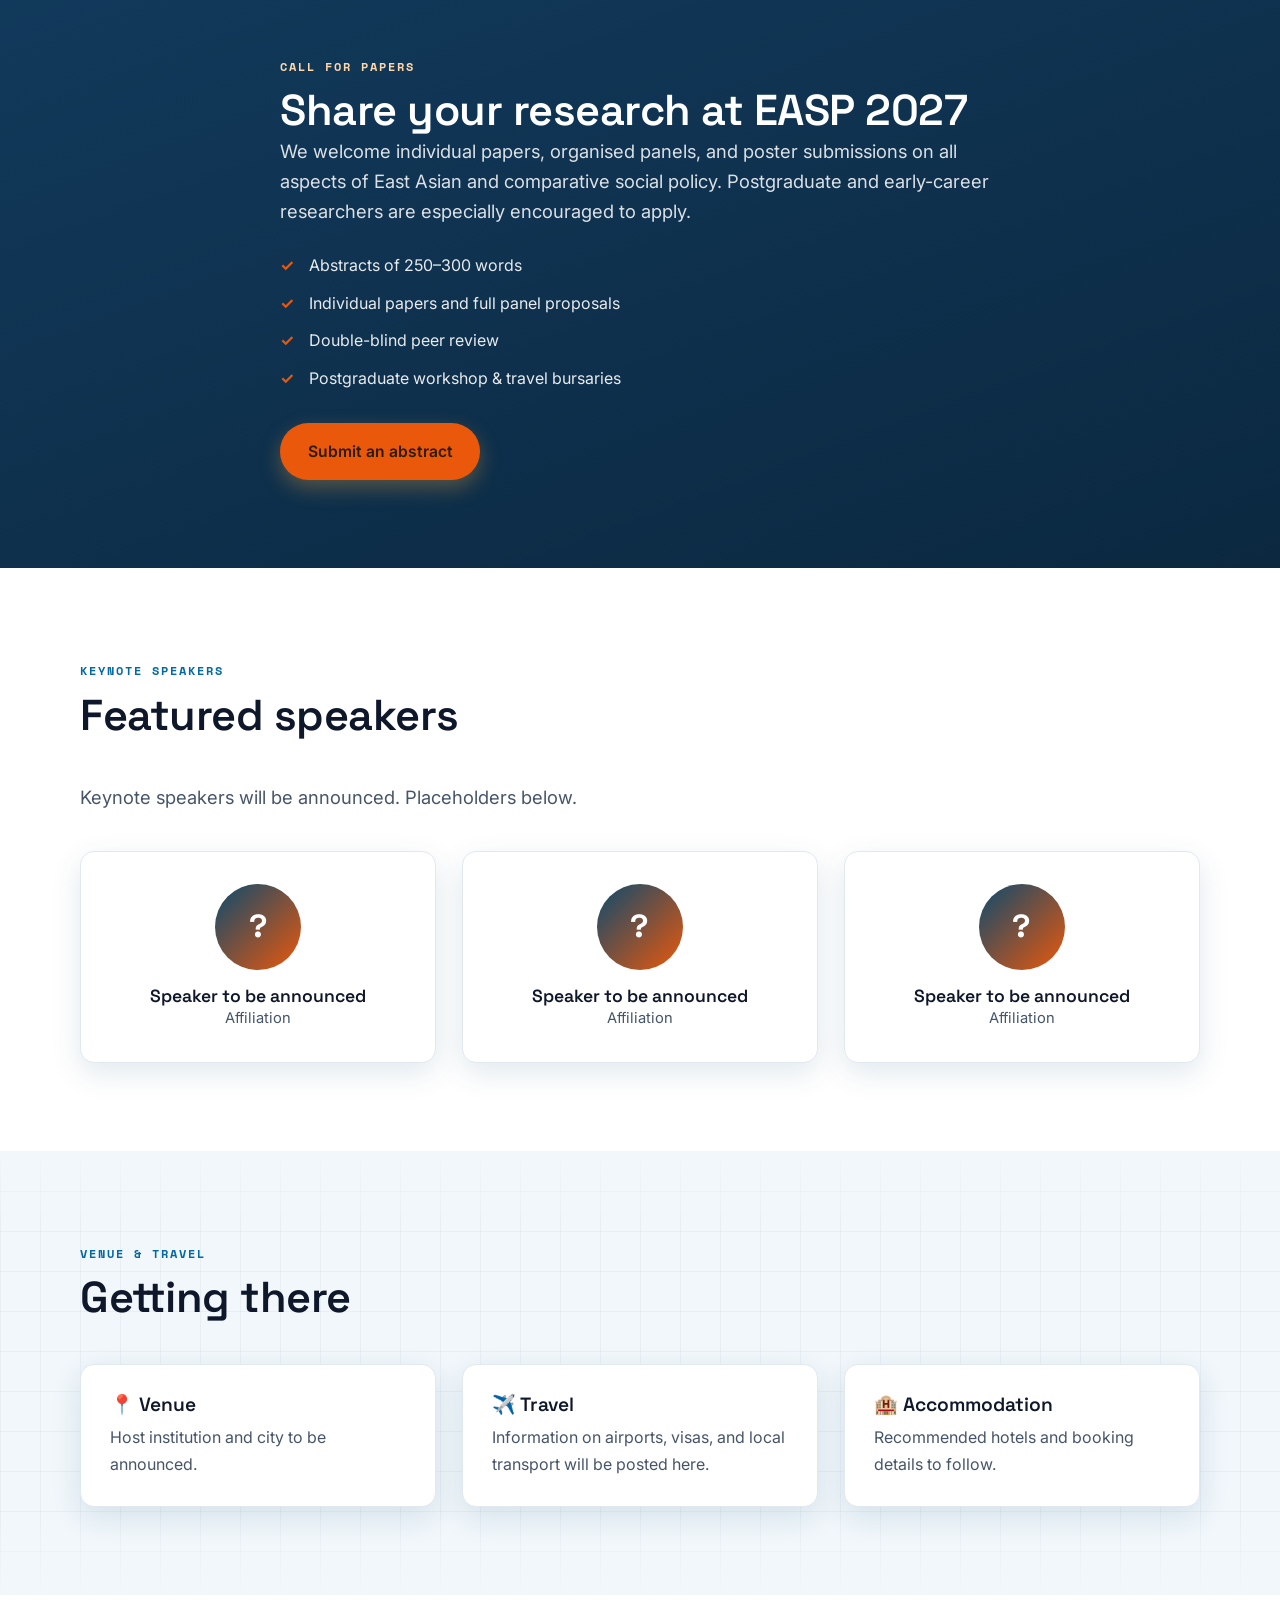
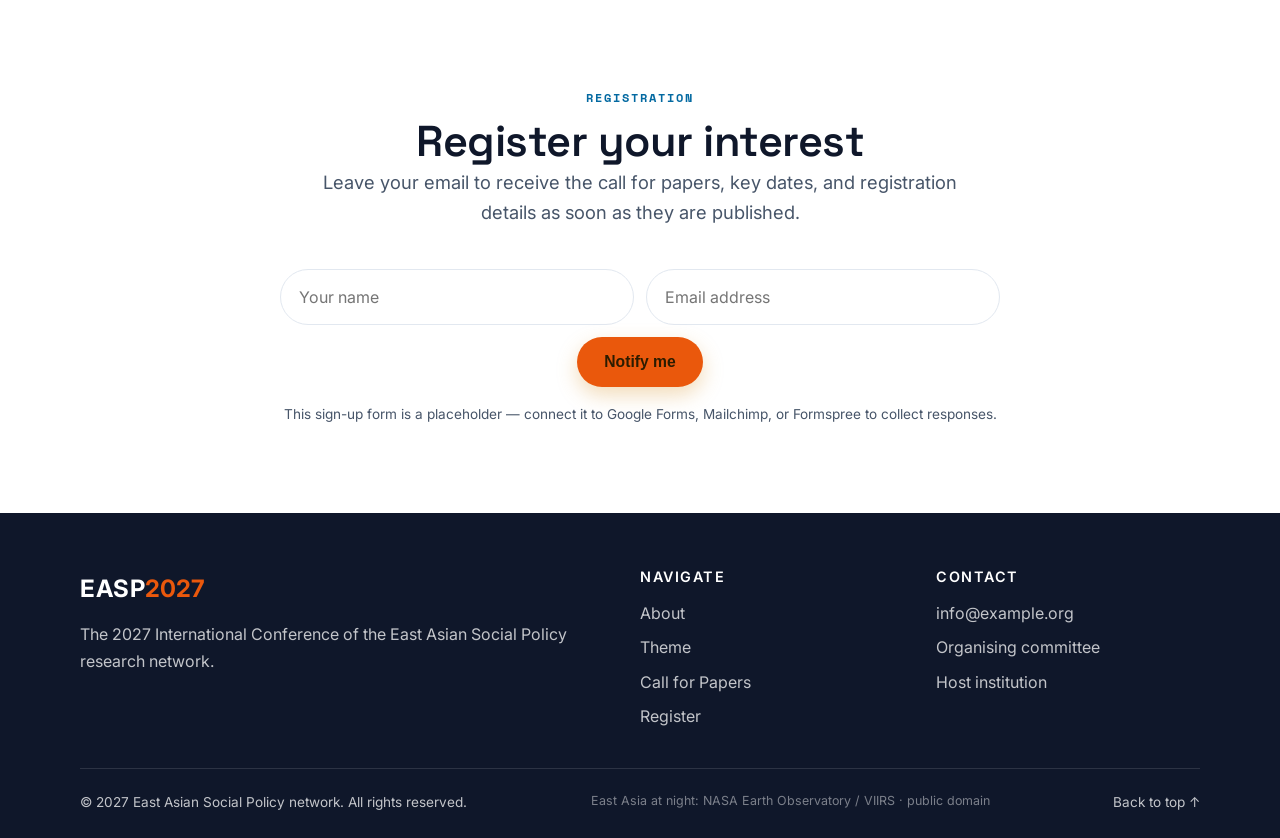
==== commit 54e6404e: "Refine night hero: regraded photo, finer markers, subtle drift - New HD grade of the VIIRS night pho" ====
--- a/網頁/index.html
+++ b/網頁/index.html
@@ -19,7 +19,7 @@
   <link rel="preconnect" href="https://fonts.gstatic.com" crossorigin />
   <link href="https://fonts.googleapis.com/css2?family=Space+Grotesk:wght@400;500;600;700&family=Inter:wght@400;500;600;700&family=Space+Mono:wght@400;700&display=swap" rel="stylesheet" />
 
-  <link rel="stylesheet" href="styles.css?v=13" />
+  <link rel="stylesheet" href="styles.css?v=16" />
 </head>
 <body>
   <!-- ============ HEADER / NAV ============ -->
@@ -79,7 +79,7 @@
     </div>
     <div class="hero-net" aria-hidden="true">
       <div class="map-stage">
-        <img class="night" src="assets/easp-eastasia-night-wide.jpg?v=1" alt="" />
+        <img class="night" src="assets/easp-eastasia-night-wide-hd.jpg" alt="" />
         <span class="city" style="left:51%;top:37%">Beijing</span>
         <span class="city" style="left:61%;top:41%">Seoul</span>
         <span class="city" style="left:74%;top:44%">Tokyo</span>
--- a/網頁/styles.css
+++ b/網頁/styles.css
@@ -168,7 +168,13 @@
   object-fit: contain;
   object-position: center;
   opacity: .98;
-  filter: brightness(1.16) contrast(1.1) saturate(.98);
+  filter: brightness(1.08) contrast(1.05);
+  animation: night-drift 80s ease-in-out infinite alternate;
+  will-change: transform;
+}
+@keyframes night-drift {
+  from { transform: scale(1); }
+  to { transform: scale(1.045) translate(-.5%, -.35%); }
 }
 .hero-net::after {
   content: "";
@@ -186,19 +192,19 @@
   transform: translateY(-50%);
   padding-left: 9px;
   font-family: var(--mono);
-  font-size: .68rem;
-  letter-spacing: .4px;
-  color: rgba(222,242,255,.95);
+  font-size: .64rem;
+  letter-spacing: .6px;
+  color: rgba(222,242,255,.82);
   text-shadow: 0 1px 4px #000, 0 0 9px rgba(0,0,0,.95);
   white-space: nowrap;
 }
 .map-stage .city::before {
   content: "";
   position: absolute; left: 0; top: 50%;
-  width: 4px; height: 4px; margin-top: -2px;
+  width: 3px; height: 3px; margin-top: -1.5px;
   border-radius: 50%;
   background: #bfe6ff;
-  box-shadow: 0 0 6px rgba(191,230,255,.9);
+  box-shadow: 0 0 5px rgba(191,230,255,.8);
 }
 /* Taiwan — host city, most prominent + twinkling */
 .taiwan-glow {
@@ -220,24 +226,24 @@
   transform: translate(-50%, -50%);
 }
 .taiwan-glow i {
-  width: 13px;
-  height: 13px;
+  width: 10px;
+  height: 10px;
   background: #ffe2a6;
-  box-shadow: 0 0 18px #ffd27a, 0 0 46px rgba(255,170,60,1), 0 0 98px rgba(255,126,37,.72);
-  animation: taiwan-flash 1.25s ease-in-out infinite;
+  box-shadow: 0 0 14px #ffd27a, 0 0 34px rgba(255,170,60,.9), 0 0 70px rgba(255,126,37,.55);
+  animation: taiwan-flash 2.4s ease-in-out infinite;
 }
 .taiwan-glow::before {
-  width: 32px;
-  height: 32px;
-  border: 1.5px solid rgba(255,210,122,.85);
-  box-shadow: 0 0 22px rgba(255,126,37,.55);
-  animation: taiwan-pulse 1.25s ease-out infinite;
+  width: 28px;
+  height: 28px;
+  border: 1px solid rgba(255,210,122,.8);
+  box-shadow: 0 0 18px rgba(255,126,37,.45);
+  animation: taiwan-pulse 2.4s ease-out infinite;
 }
 .taiwan-glow::after {
-  width: 80px;
-  height: 80px;
-  background: radial-gradient(circle, rgba(255,210,122,.5) 0%, rgba(255,126,37,.26) 38%, transparent 70%);
-  animation: taiwan-halo 1.25s ease-in-out infinite;
+  width: 62px;
+  height: 62px;
+  background: radial-gradient(circle, rgba(255,210,122,.42) 0%, rgba(255,126,37,.2) 38%, transparent 70%);
+  animation: taiwan-halo 2.4s ease-in-out infinite;
 }
 .taiwan-glow b {
   position: absolute;
@@ -267,7 +273,8 @@
 @media (prefers-reduced-motion: reduce) {
   .taiwan-glow i,
   .taiwan-glow::before,
-  .taiwan-glow::after { animation: none; }
+  .taiwan-glow::after,
+  .hero-net .night { animation: none; }
 }
 
 /* ---------- Sections ---------- */
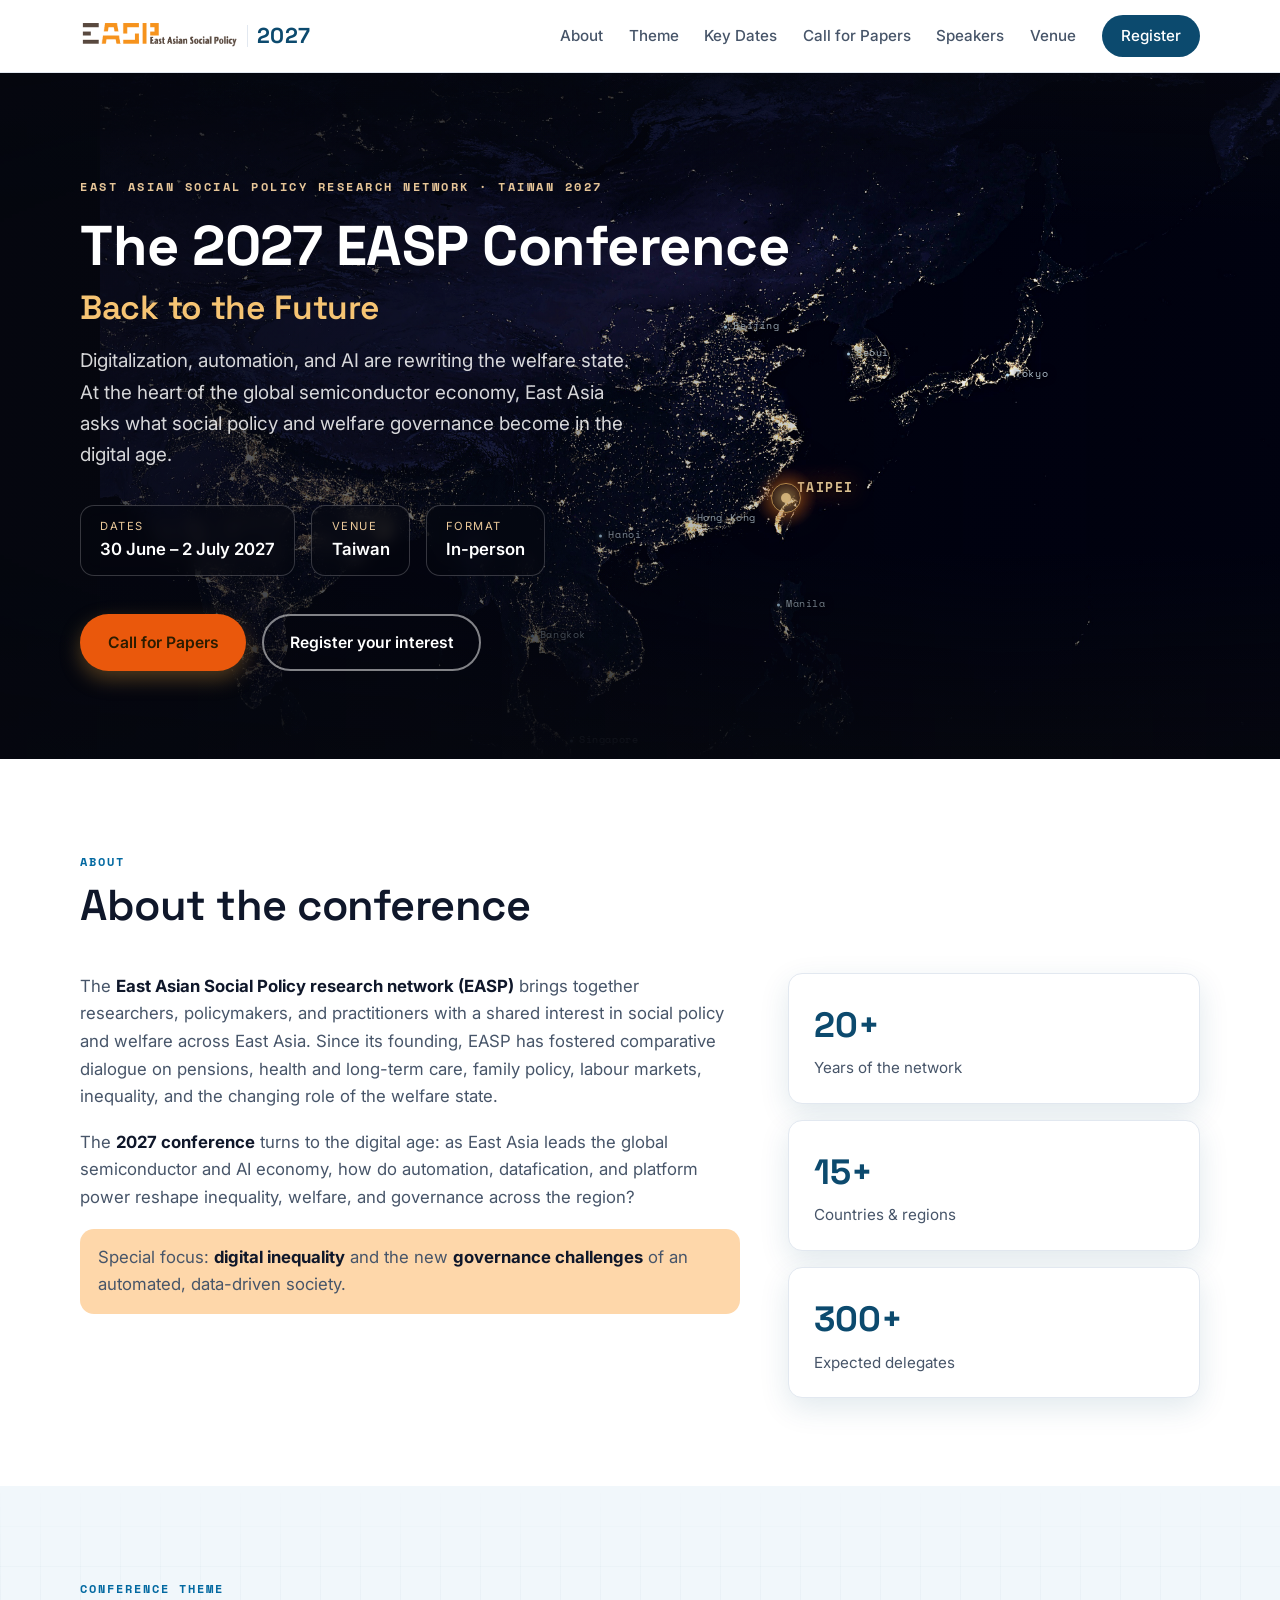
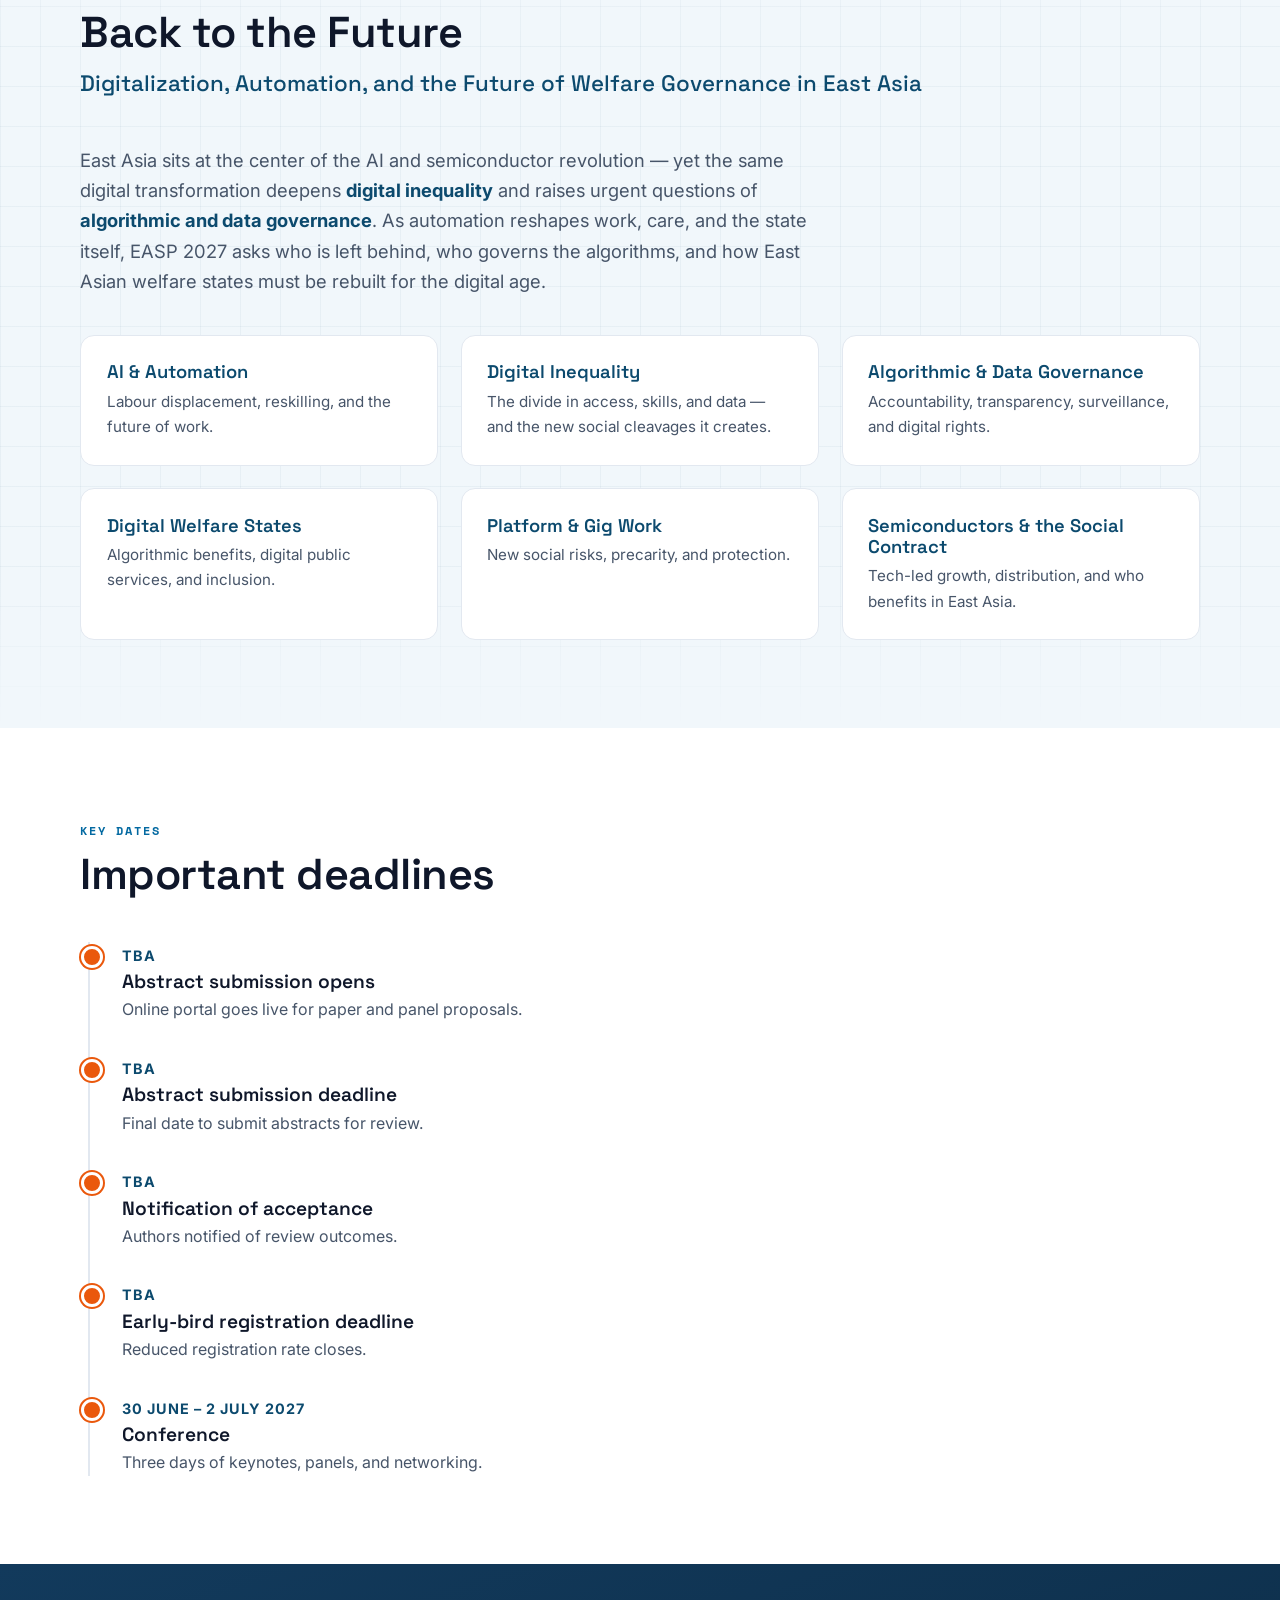
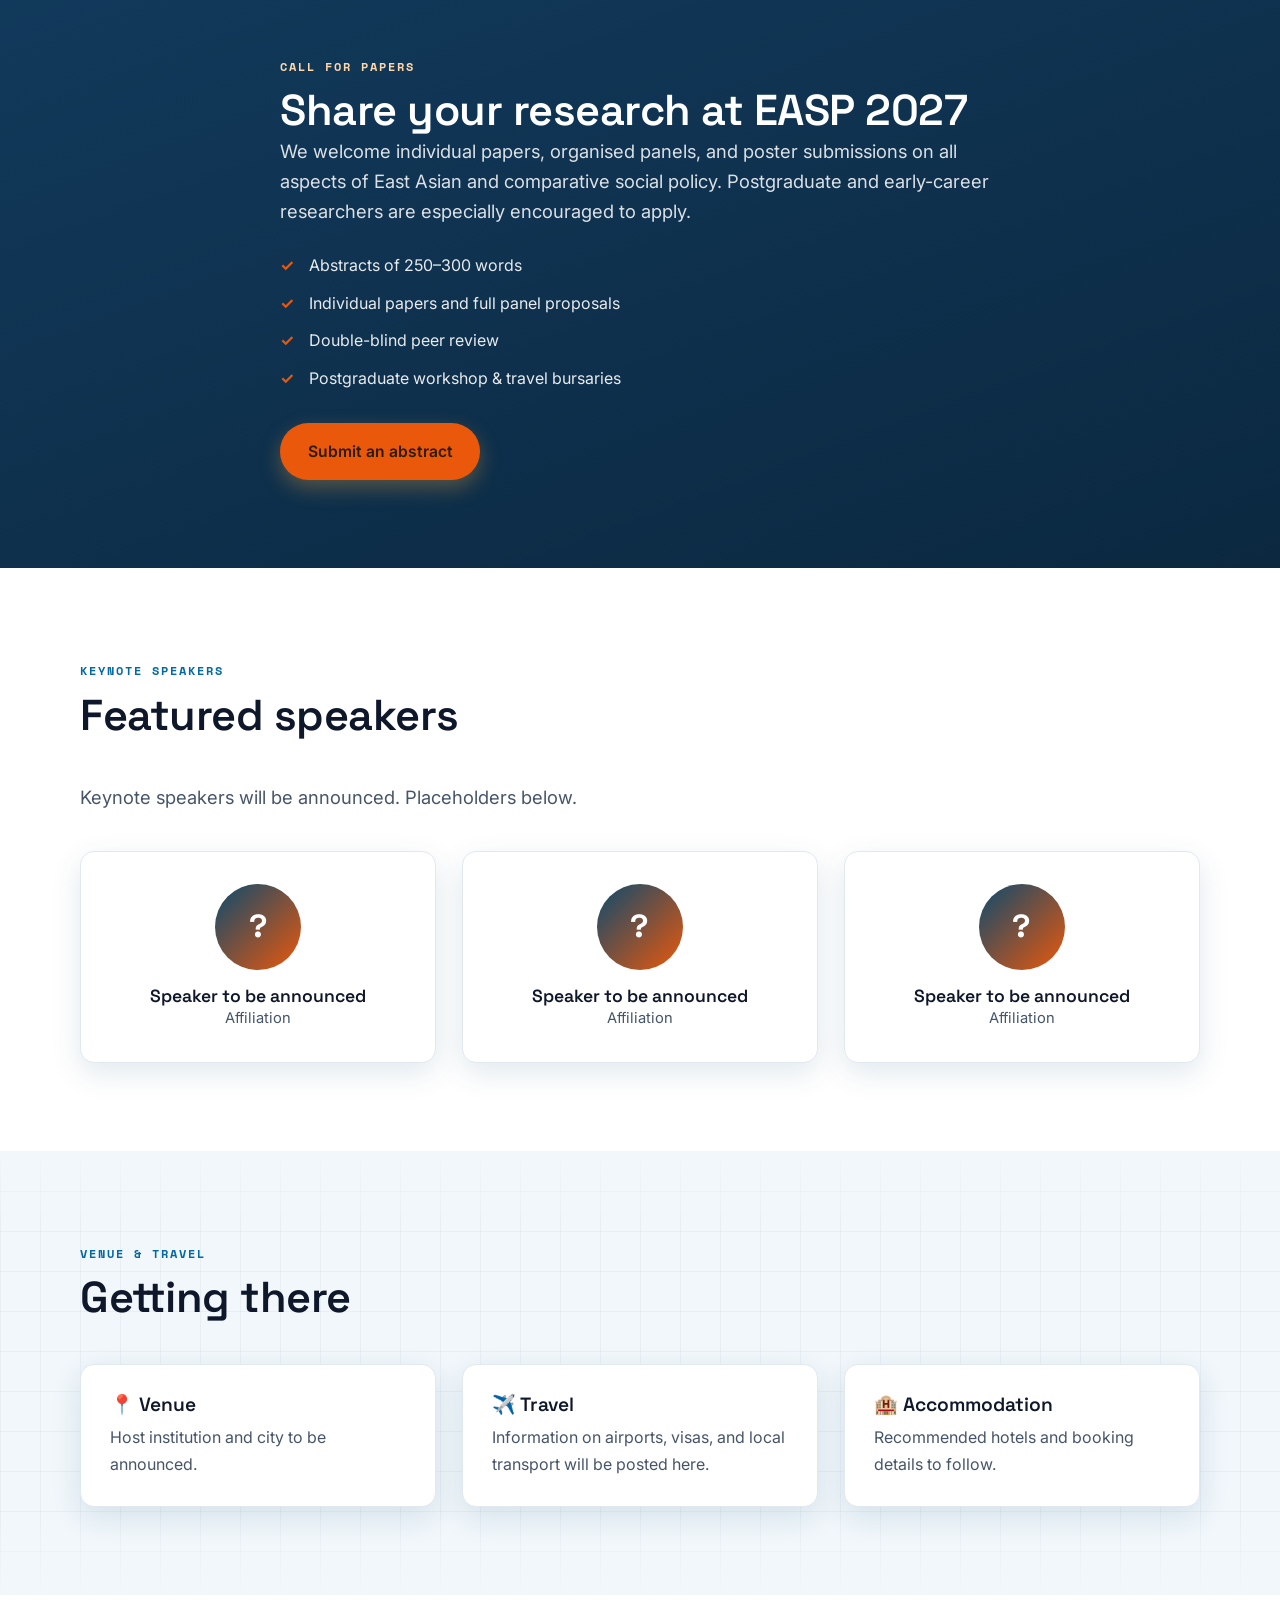
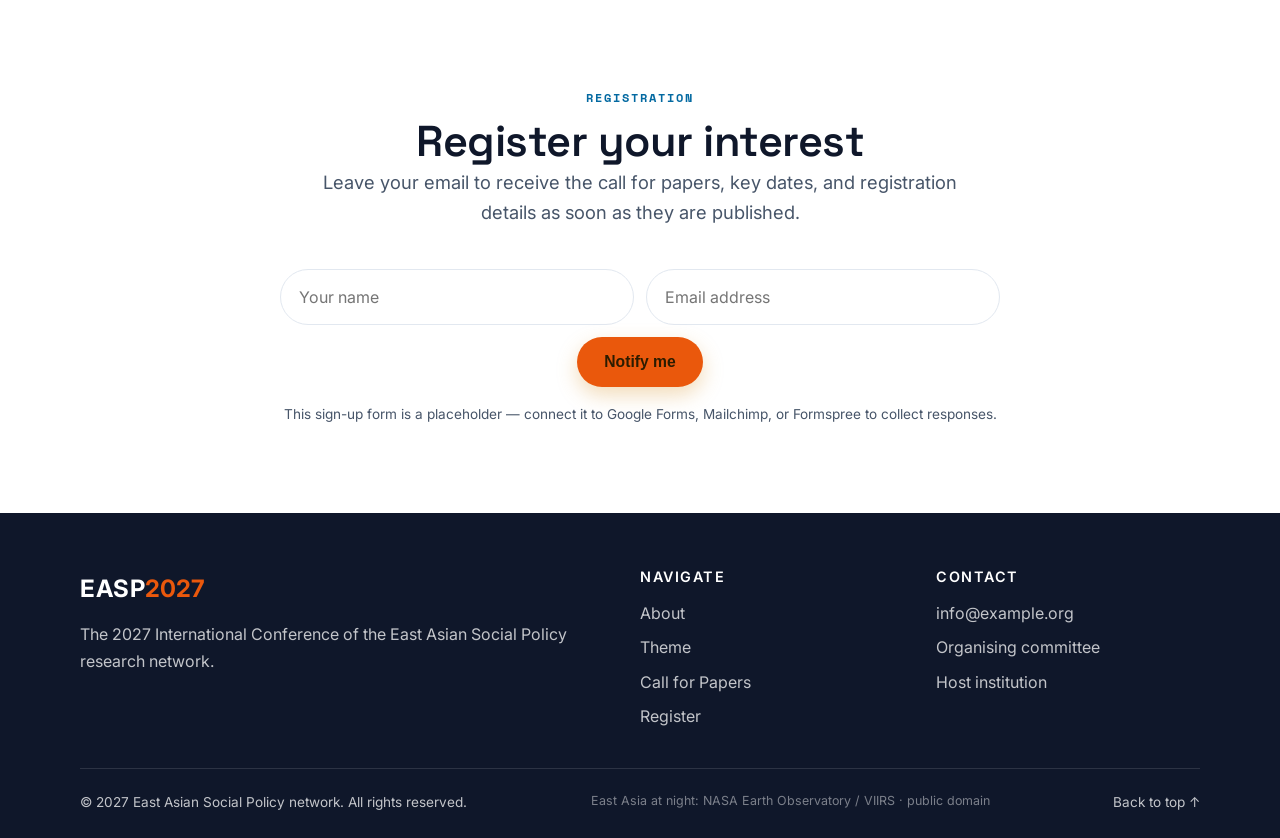
==== commit 1f33c7ed: "Add Southeast Asian city markers: Hanoi, Bangkok, Manila, Singapore Positions derived from the linea" ====
--- a/網頁/index.html
+++ b/網頁/index.html
@@ -84,6 +84,10 @@
         <span class="city" style="left:61%;top:41%">Seoul</span>
         <span class="city" style="left:74%;top:44%">Tokyo</span>
         <span class="city" style="left:48%;top:65%">Hong Kong</span>
+        <span class="city" style="left:40.8%;top:67.5%">Hanoi</span>
+        <span class="city" style="left:35.2%;top:82%">Bangkok</span>
+        <span class="city" style="left:55.3%;top:77.5%">Manila</span>
+        <span class="city" style="left:38.4%;top:97.3%">Singapore</span>
         <span class="taiwan-glow" style="left:56%;top:62%"><i></i><b>Taipei</b></span>
       </div>
     </div>
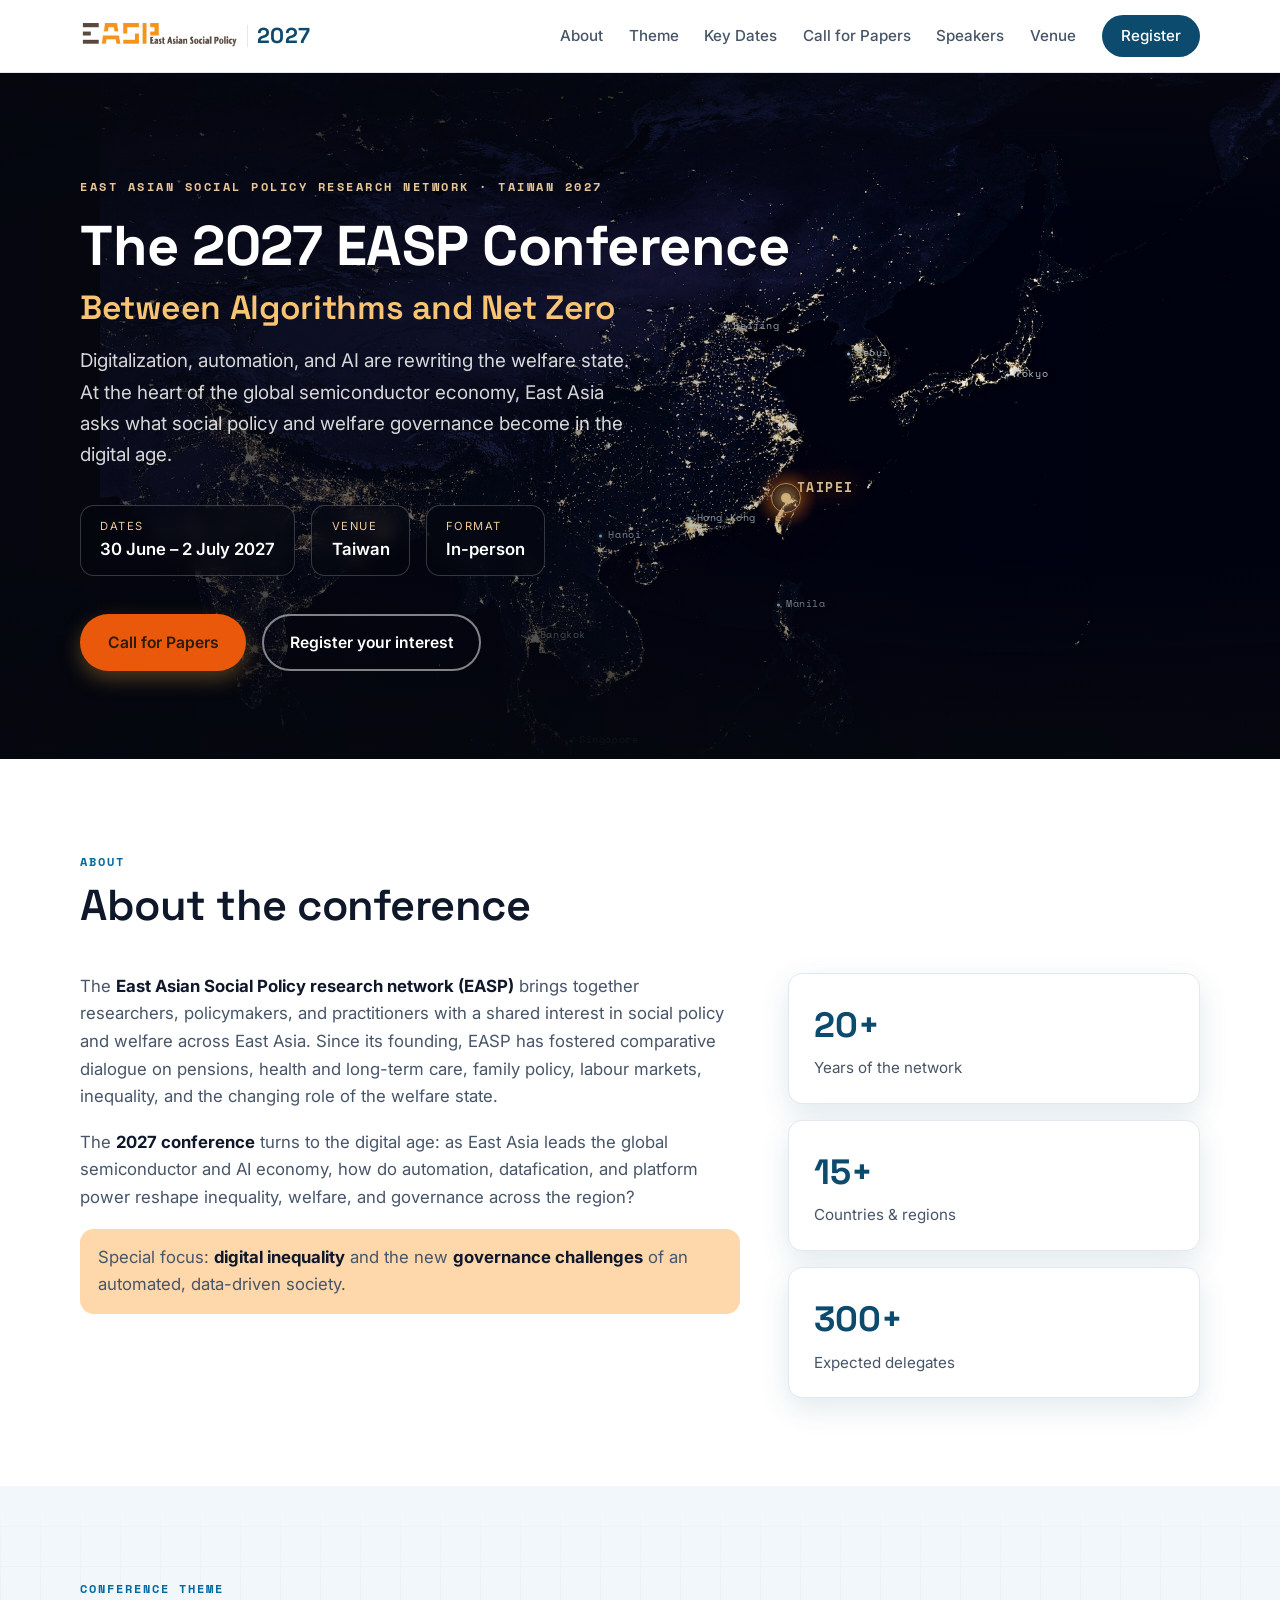
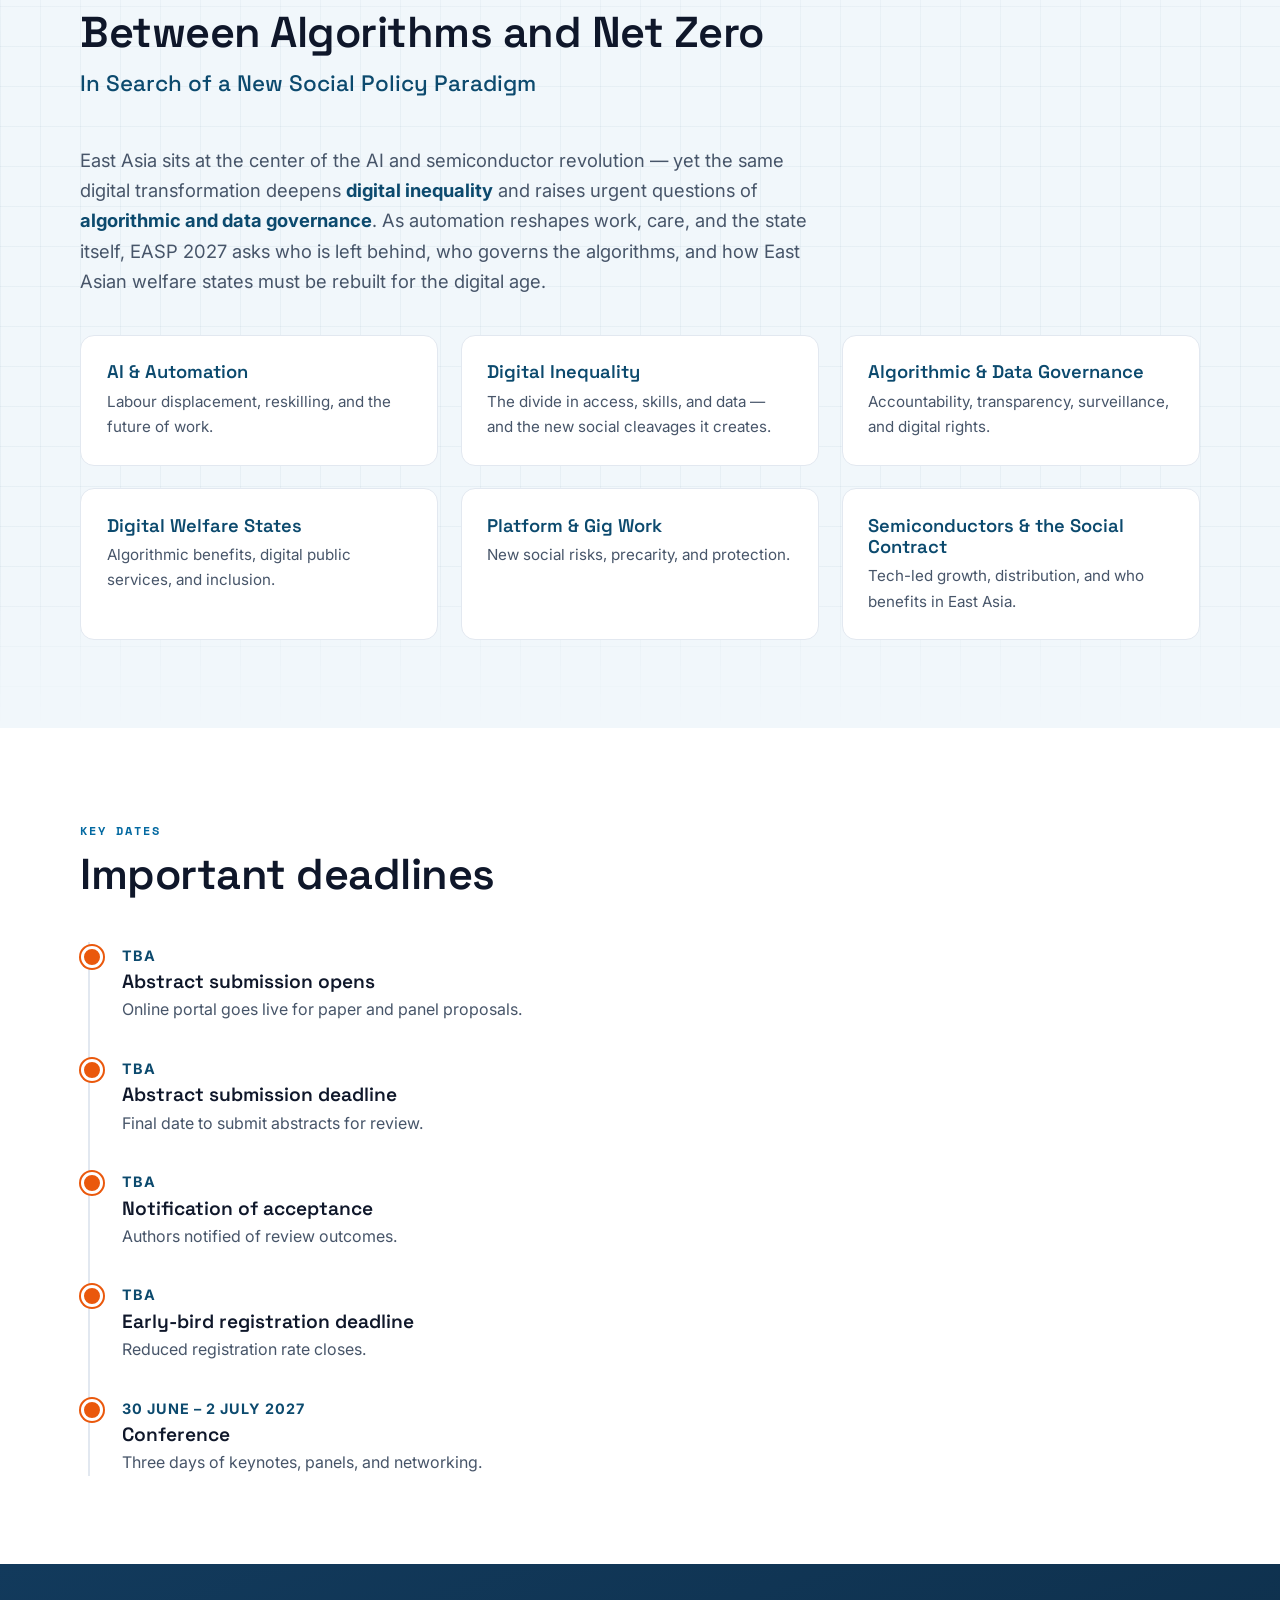
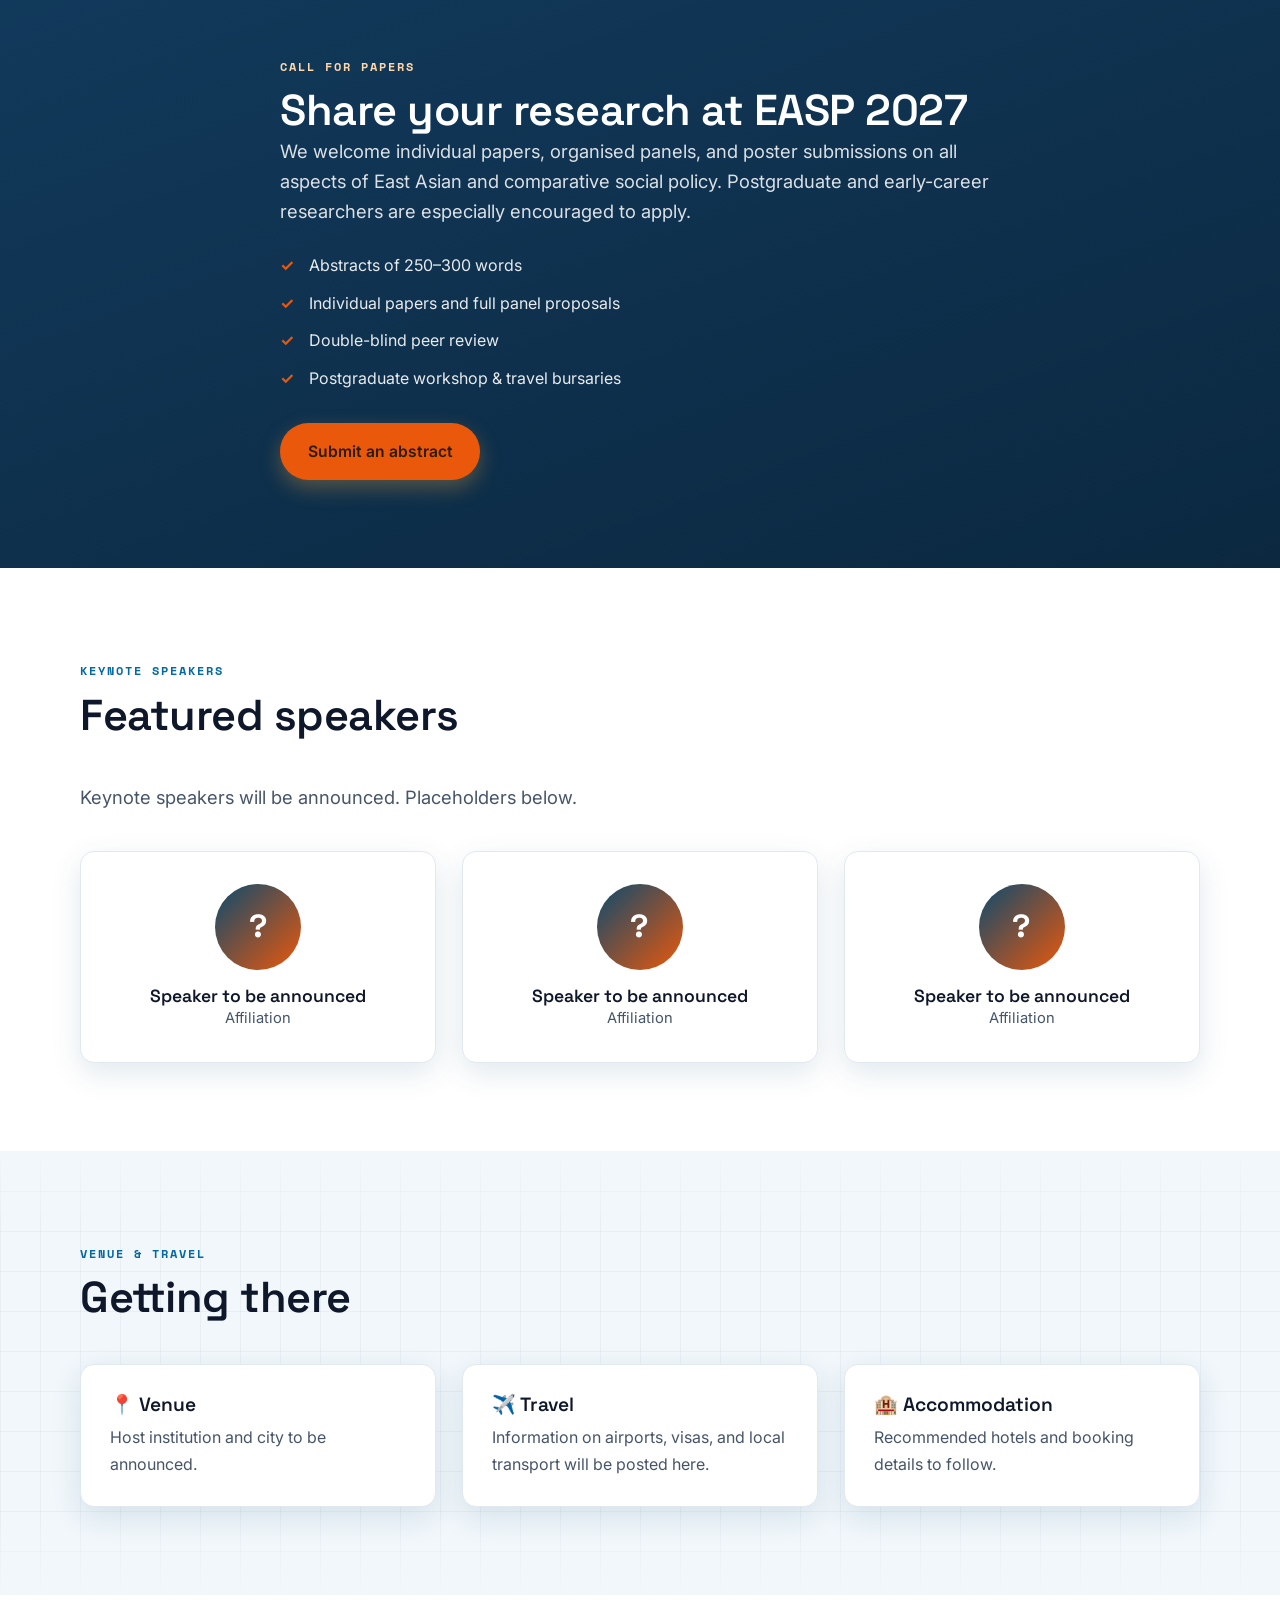
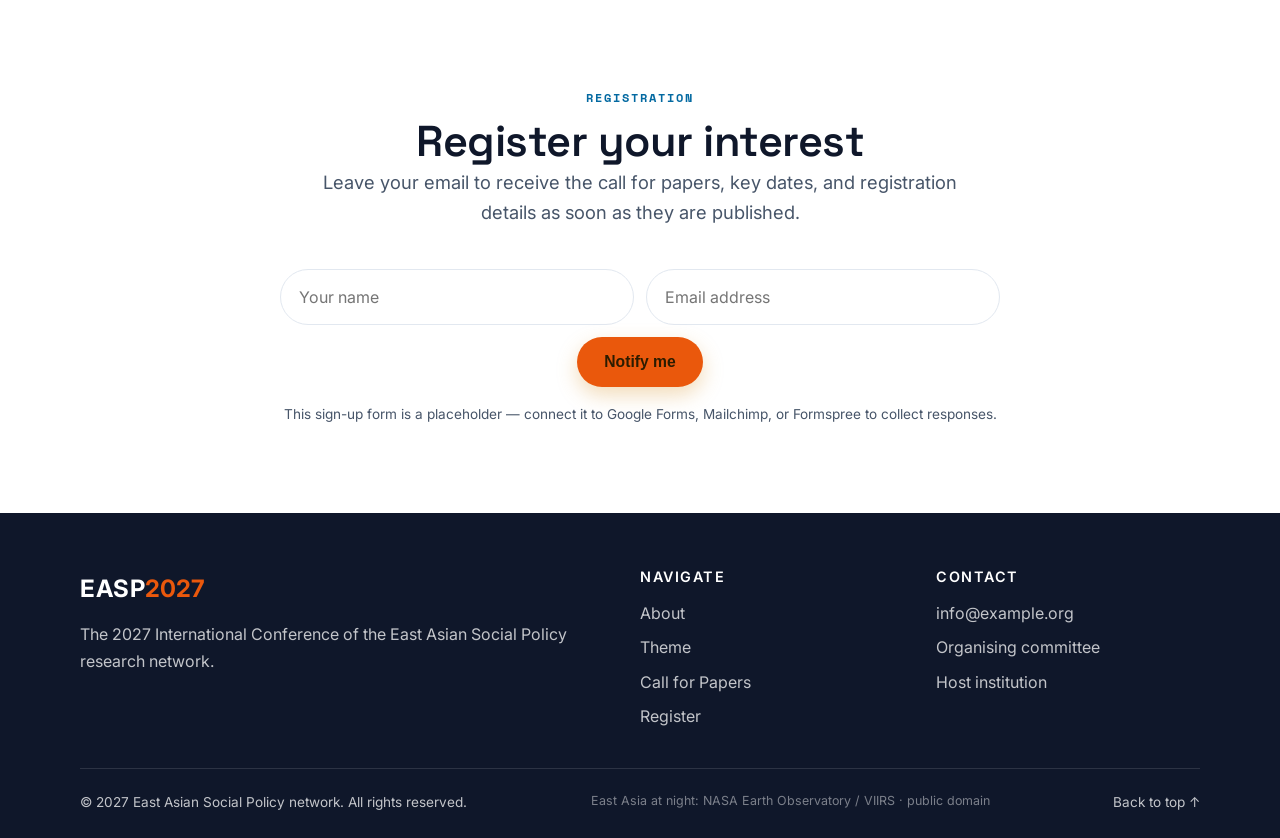
==== commit 82a84260: "更新大會主題為計畫書定案版本 依《第23屆東亞社會政策研討會計畫書》，主題由 "Back to the Future" 改為「演算法與淨零之間：追尋社會政策的新典範」 (Between Algorit" ====
--- a/網頁/index.html
+++ b/網頁/index.html
@@ -4,11 +4,11 @@
   <meta charset="UTF-8" />
   <meta name="viewport" content="width=device-width, initial-scale=1.0" />
   <title>EASP 2027 — East Asian Social Policy Network Conference</title>
-  <meta name="description" content="EASP 2027, Taiwan, 30 June – 2 July 2027 — Back to the Future: how digitalization, automation, and AI are reshaping welfare states and welfare governance across East Asia." />
+  <meta name="description" content="EASP 2027, Taiwan, 30 June – 2 July 2027 — Between Algorithms and Net Zero: In Search of a New Social Policy Paradigm." />
 
   <!-- Social preview -->
   <meta property="og:title" content="EASP 2027 — East Asian Social Policy Network Conference" />
-  <meta property="og:description" content="Back to the Future — digitalization, automation, and the future of welfare governance in East Asia. The 2027 EASP Conference, Taiwan, 30 June – 2 July 2027." />
+  <meta property="og:description" content="Between Algorithms and Net Zero — In Search of a New Social Policy Paradigm. The 2027 EASP Conference, Taiwan, 30 June – 2 July 2027." />
   <meta property="og:type" content="website" />
 
   <!-- Inline SVG favicon -->
@@ -52,7 +52,7 @@
     <div class="container hero-inner">
       <p class="hero-eyebrow">East Asian Social Policy Research Network · Taiwan 2027</p>
       <h1 class="hero-title">The 2027 EASP Conference</h1>
-      <p class="hero-theme">Back to the Future</p>
+      <p class="hero-theme">Between Algorithms and Net Zero</p>
       <p class="hero-sub">
         Digitalization, automation, and AI are rewriting the welfare state.
         At the heart of the global semiconductor economy, East Asia asks what
@@ -145,8 +145,8 @@
       <div class="container">
         <div class="section-head">
           <span class="kicker">Conference theme</span>
-          <h2>Back to the Future</h2>
-          <p class="theme-sub">Digitalization, Automation, and the Future of Welfare Governance in East Asia</p>
+          <h2>Between Algorithms and Net Zero</h2>
+          <p class="theme-sub">In Search of a New Social Policy Paradigm</p>
         </div>
         <p class="lead">
           East Asia sits at the center of the AI and semiconductor revolution — yet the
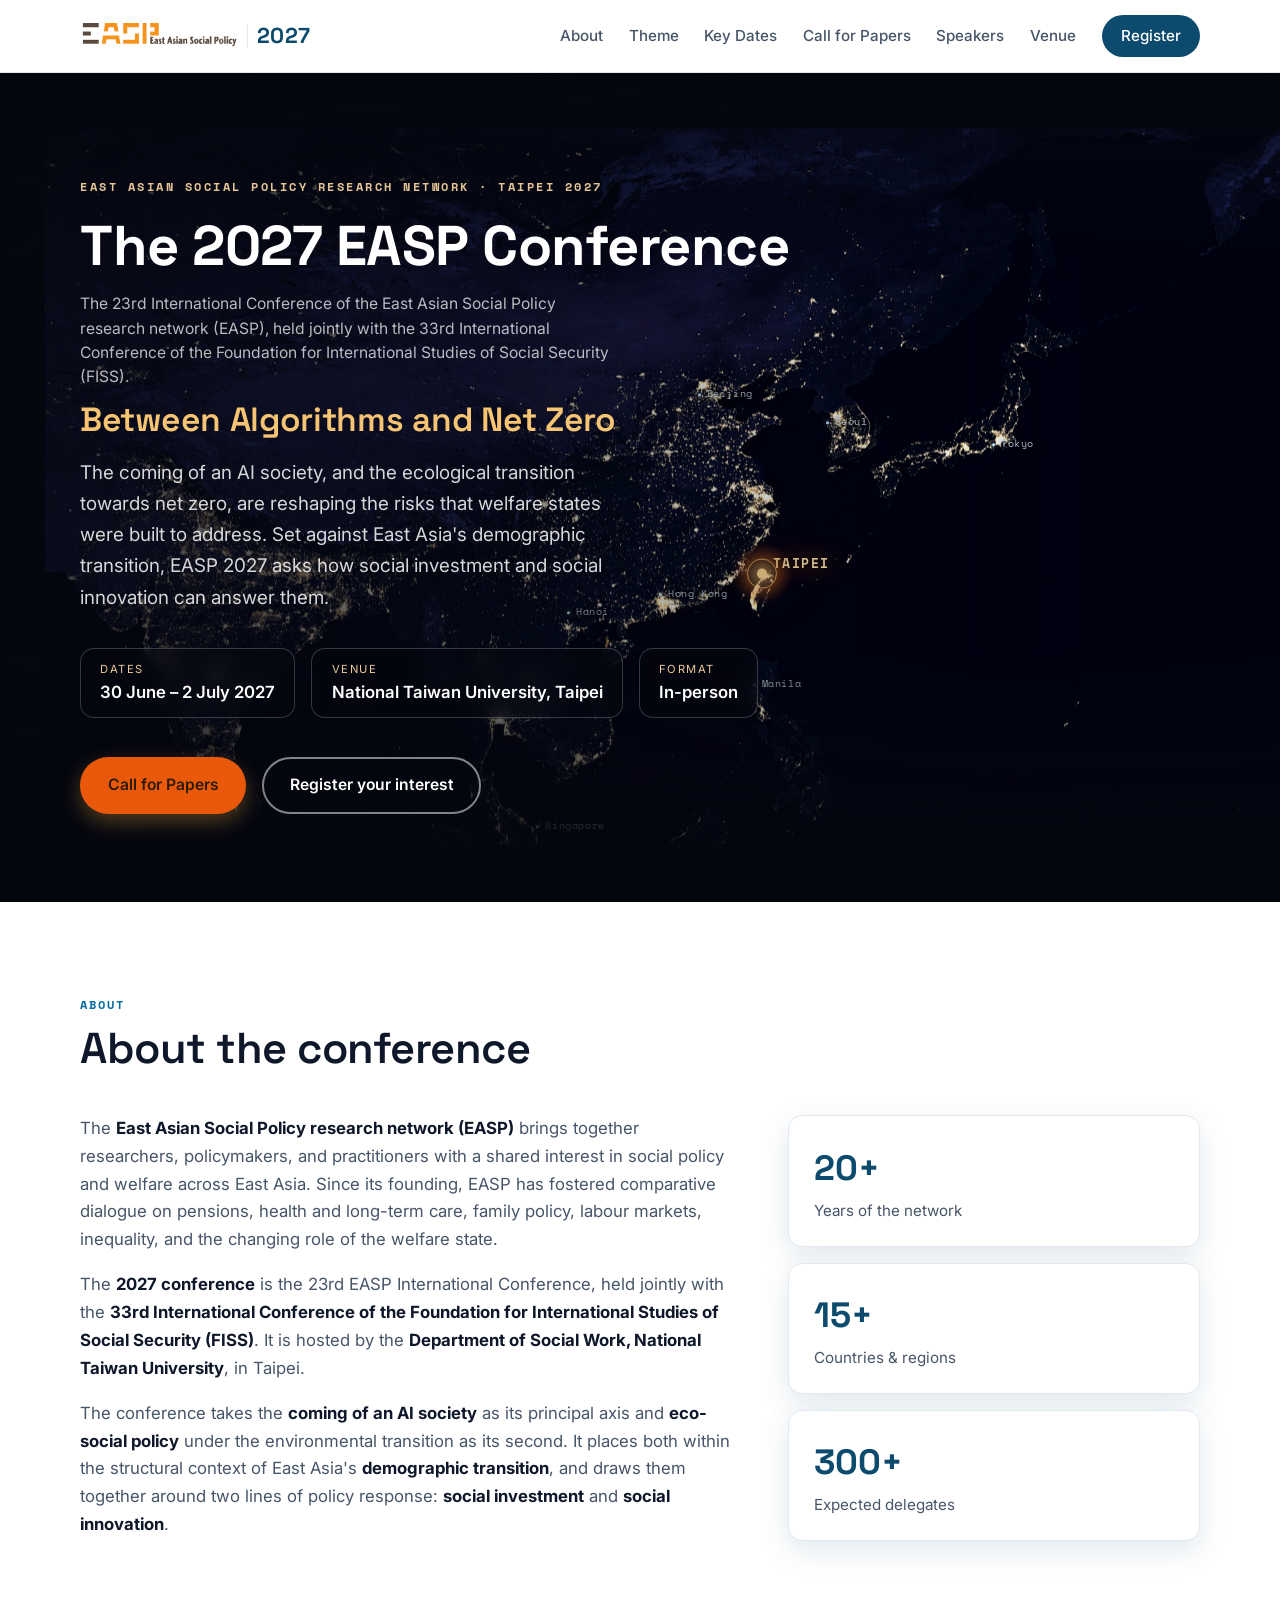
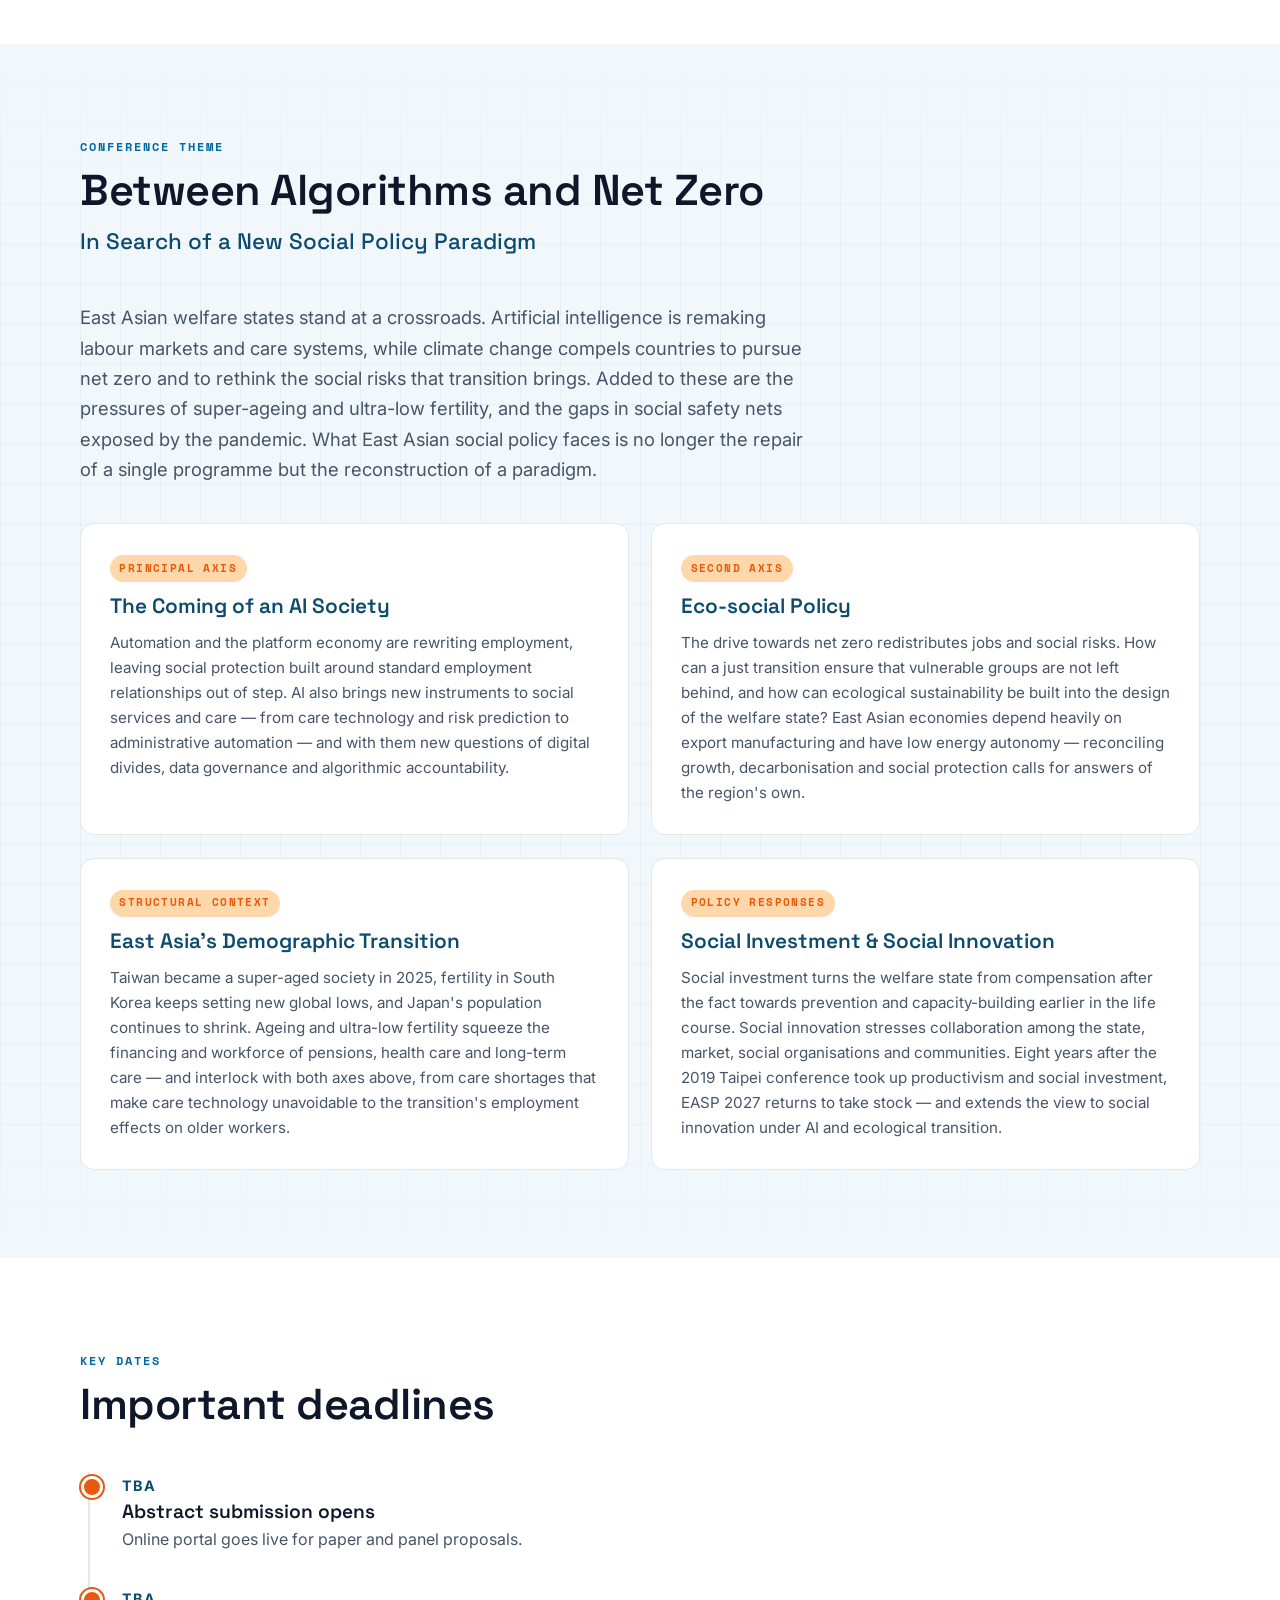
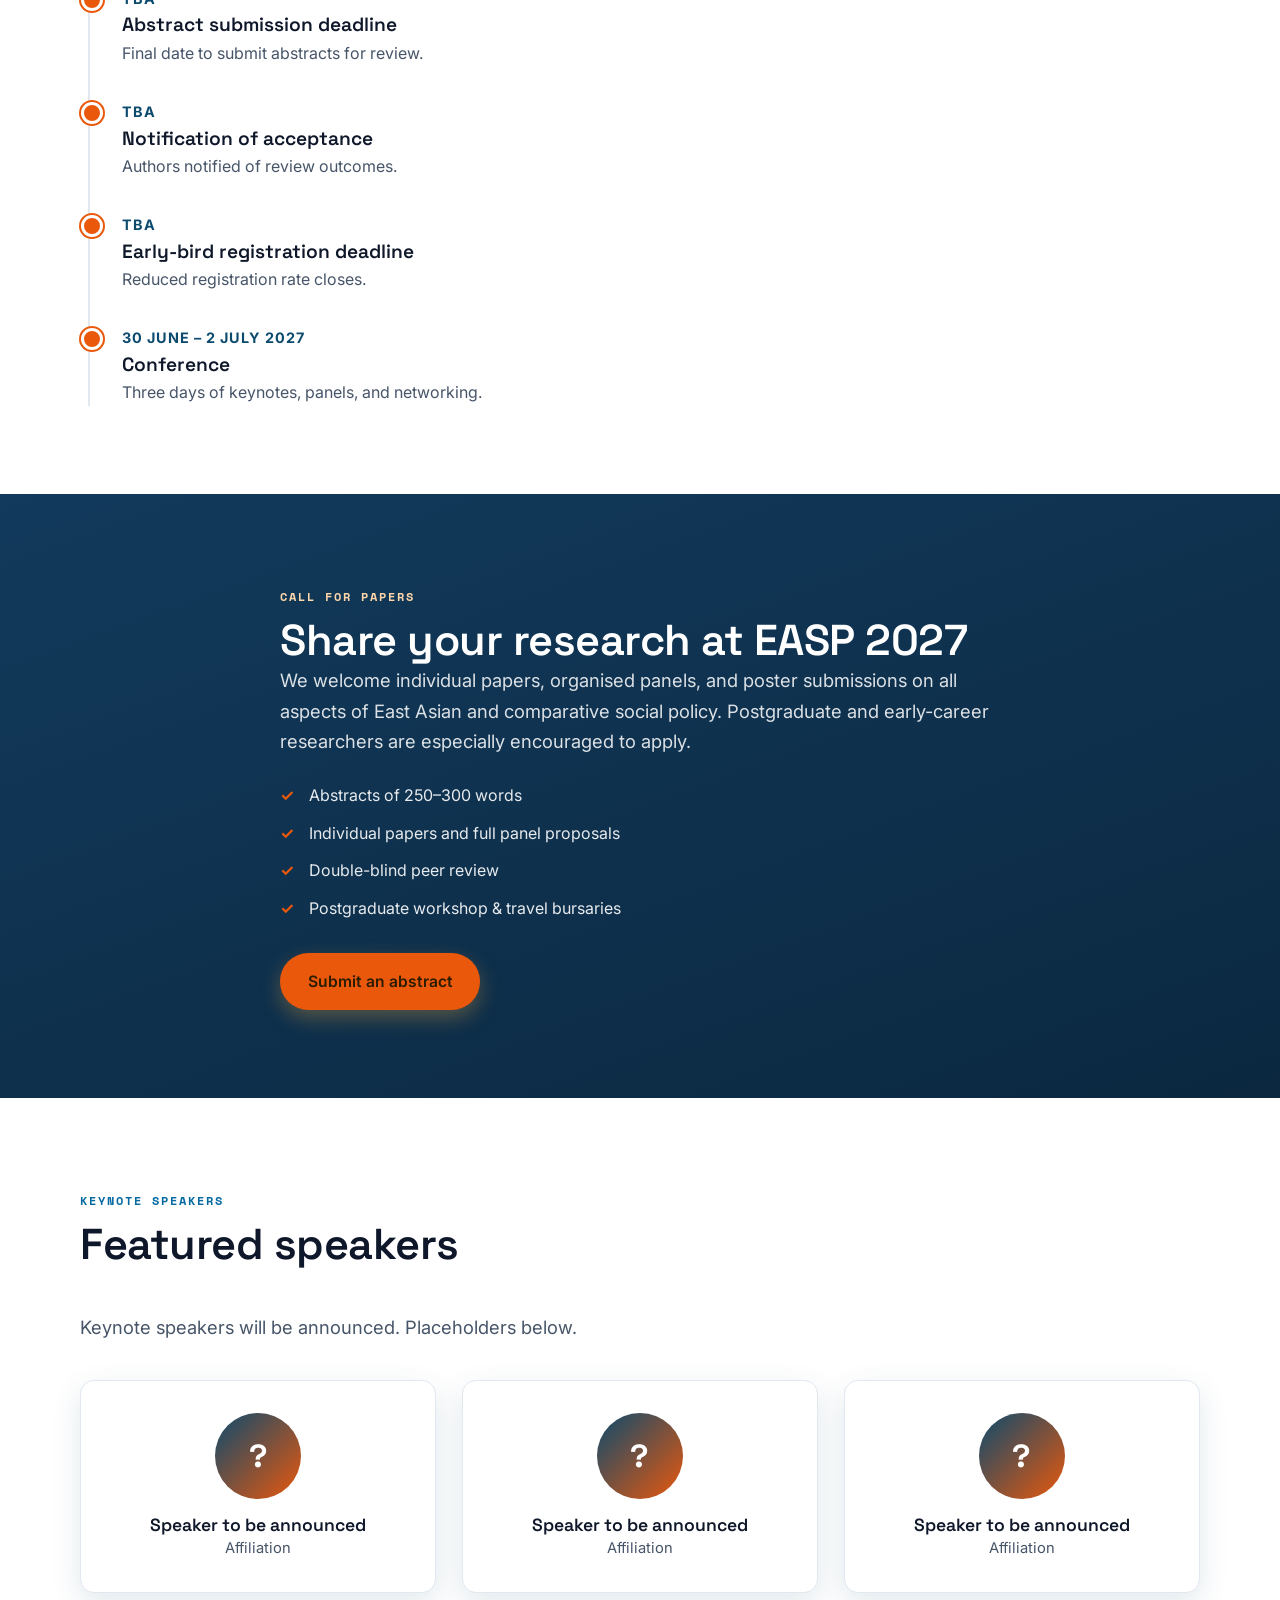
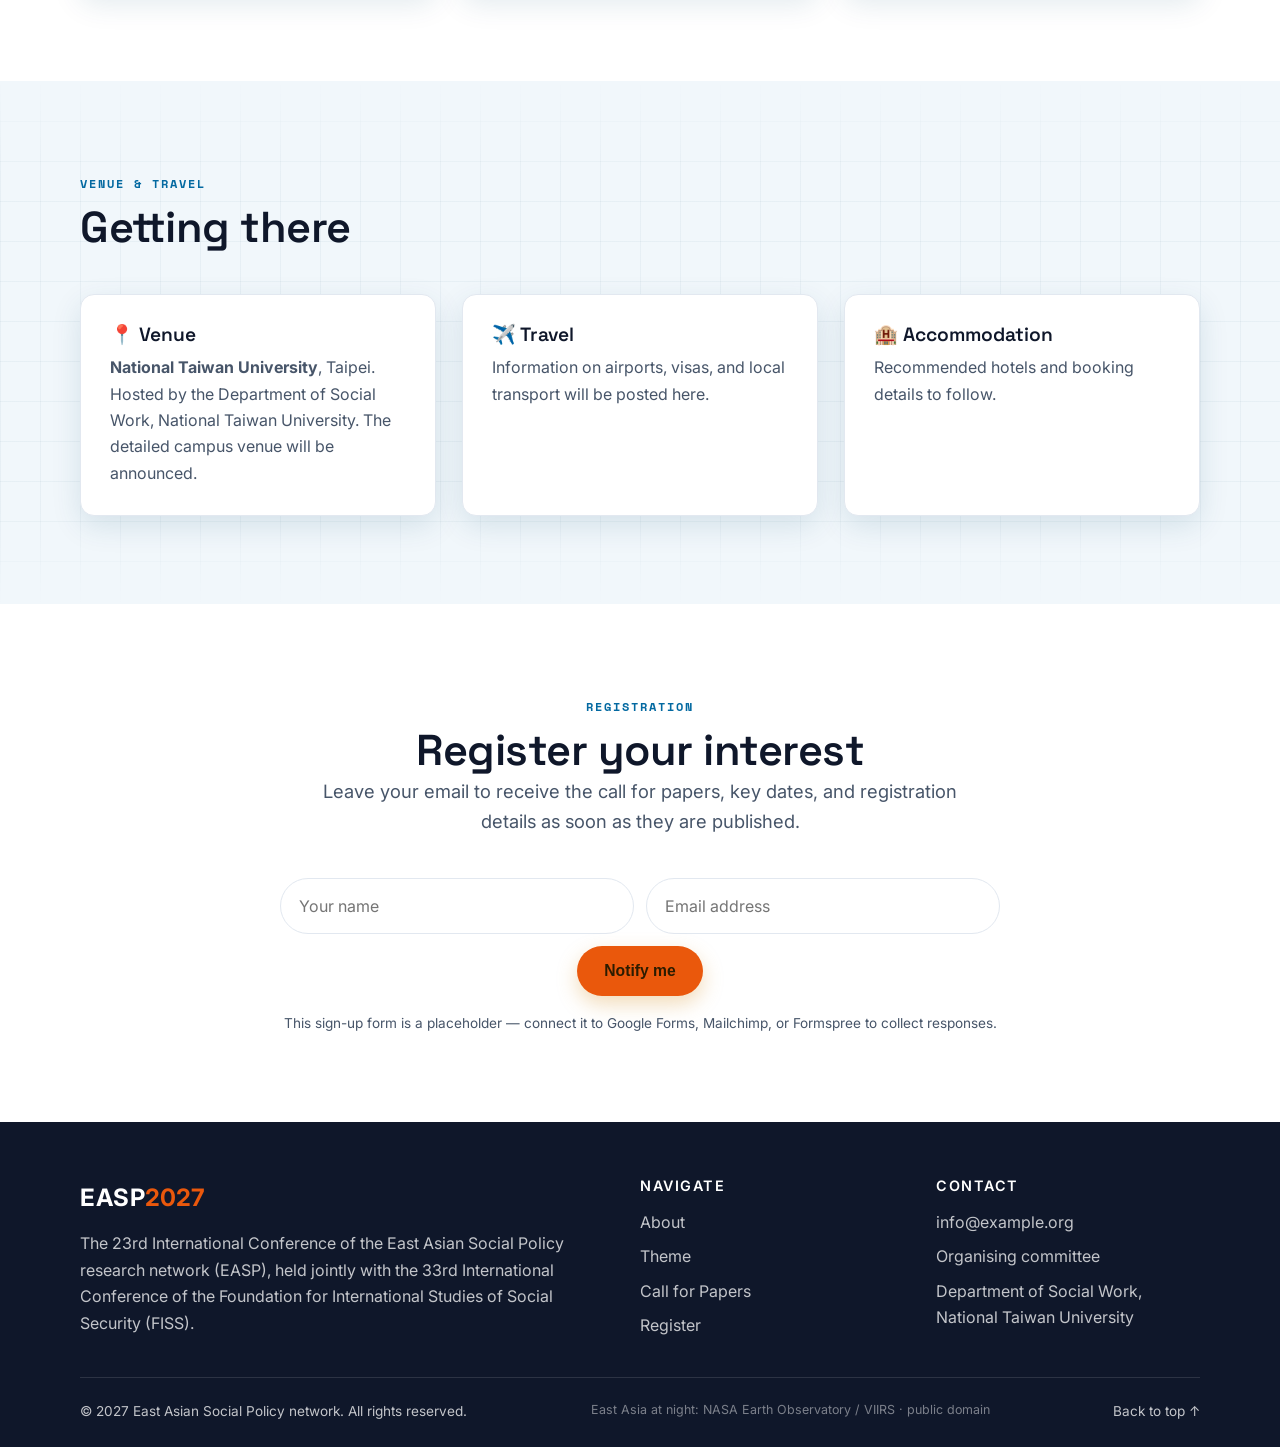
==== commit 9e1ea4a1: "補上會議地點、FISS 合辦與四軸主題架構；修正資產排除規則 依計畫書（第23屆東亞社會政策研討會計畫書.docx）定案內容補齊： - 地點：國立臺灣大學（臺北），承辦單位為臺大社會工作學系 - 合辦" ====
--- a/網頁/index.html
+++ b/網頁/index.html
@@ -4,11 +4,11 @@
   <meta charset="UTF-8" />
   <meta name="viewport" content="width=device-width, initial-scale=1.0" />
   <title>EASP 2027 — East Asian Social Policy Network Conference</title>
-  <meta name="description" content="EASP 2027, Taiwan, 30 June – 2 July 2027 — Between Algorithms and Net Zero: In Search of a New Social Policy Paradigm." />
+  <meta name="description" content="EASP 2027 · FISS 2027 — National Taiwan University, Taipei, 30 June – 2 July 2027. Between Algorithms and Net Zero: In Search of a New Social Policy Paradigm." />
 
   <!-- Social preview -->
   <meta property="og:title" content="EASP 2027 — East Asian Social Policy Network Conference" />
-  <meta property="og:description" content="Between Algorithms and Net Zero — In Search of a New Social Policy Paradigm. The 2027 EASP Conference, Taiwan, 30 June – 2 July 2027." />
+  <meta property="og:description" content="Between Algorithms and Net Zero — In Search of a New Social Policy Paradigm. The 23rd EASP International Conference and the 33rd FISS International Conference, National Taiwan University, Taipei, 30 June – 2 July 2027." />
   <meta property="og:type" content="website" />
 
   <!-- Inline SVG favicon -->
@@ -19,7 +19,7 @@
   <link rel="preconnect" href="https://fonts.gstatic.com" crossorigin />
   <link href="https://fonts.googleapis.com/css2?family=Space+Grotesk:wght@400;500;600;700&family=Inter:wght@400;500;600;700&family=Space+Mono:wght@400;700&display=swap" rel="stylesheet" />
 
-  <link rel="stylesheet" href="styles.css?v=16" />
+  <link rel="stylesheet" href="styles.css?v=17" />
 </head>
 <body>
   <!-- ============ HEADER / NAV ============ -->
@@ -50,13 +50,15 @@
   <section class="hero">
     <div class="hero-bg" aria-hidden="true"></div>
     <div class="container hero-inner">
-      <p class="hero-eyebrow">East Asian Social Policy Research Network · Taiwan 2027</p>
+      <p class="hero-eyebrow">East Asian Social Policy Research Network · Taipei 2027</p>
       <h1 class="hero-title">The 2027 EASP Conference</h1>
+      <p class="hero-joint">The 23rd International Conference of the East Asian Social Policy research network (EASP), held jointly with the 33rd International Conference of the Foundation for International Studies of Social Security (FISS).</p>
       <p class="hero-theme">Between Algorithms and Net Zero</p>
       <p class="hero-sub">
-        Digitalization, automation, and AI are rewriting the welfare state.
-        At the heart of the global semiconductor economy, East Asia asks what
-        social policy and welfare governance become in the digital age.
+        The coming of an AI society, and the ecological transition towards net zero,
+        are reshaping the risks that welfare states were built to address. Set against
+        East Asia's demographic transition, EASP 2027 asks how social investment and
+        social innovation can answer them.
       </p>
       <div class="hero-meta">
         <div class="meta-chip">
@@ -65,7 +67,7 @@
         </div>
         <div class="meta-chip">
           <span class="meta-label">Venue</span>
-          <span class="meta-value">Taiwan</span>
+          <span class="meta-value">National Taiwan University, Taipei</span>
         </div>
         <div class="meta-chip">
           <span class="meta-label">Format</span>
@@ -112,14 +114,19 @@
               inequality, and the changing role of the welfare state.
             </p>
             <p>
-              The <strong>2027 conference</strong> turns to the digital age: as East
-              Asia leads the global semiconductor and AI economy, how do automation,
-              datafication, and platform power reshape inequality, welfare, and
-              governance across the region?
+              The <strong>2027 conference</strong> is the 23rd EASP International
+              Conference, held jointly with the <strong>33rd International Conference
+              of the Foundation for International Studies of Social Security (FISS)</strong>.
+              It is hosted by the <strong>Department of Social Work, National Taiwan
+              University</strong>, in Taipei.
             </p>
-            <p class="note">
-              Special focus: <strong>digital inequality</strong> and the new
-              <strong>governance challenges</strong> of an automated, data-driven society.
+            <p>
+              The conference takes the <strong>coming of an AI society</strong> as its
+              principal axis and <strong>eco-social policy</strong> under the
+              environmental transition as its second. It places both within the
+              structural context of East Asia's <strong>demographic transition</strong>,
+              and draws them together around two lines of policy response:
+              <strong>social investment</strong> and <strong>social innovation</strong>.
             </p>
           </div>
           <div class="stats">
@@ -149,20 +156,35 @@
           <p class="theme-sub">In Search of a New Social Policy Paradigm</p>
         </div>
         <p class="lead">
-          East Asia sits at the center of the AI and semiconductor revolution — yet the
-          same digital transformation deepens <strong>digital inequality</strong> and raises
-          urgent questions of <strong>algorithmic and data governance</strong>. As automation
-          reshapes work, care, and the state itself, EASP 2027 asks who is left behind, who
-          governs the algorithms, and how East Asian welfare states must be rebuilt for the
-          digital age.
+          East Asian welfare states stand at a crossroads. Artificial intelligence is
+          remaking labour markets and care systems, while climate change compels
+          countries to pursue net zero and to rethink the social risks that transition
+          brings. Added to these are the pressures of super-ageing and ultra-low
+          fertility, and the gaps in social safety nets exposed by the pandemic. What
+          East Asian social policy faces is no longer the repair of a single programme
+          but the reconstruction of a paradigm.
         </p>
-        <div class="topics">
-          <div class="topic-card"><h3>AI &amp; Automation</h3><p>Labour displacement, reskilling, and the future of work.</p></div>
-          <div class="topic-card"><h3>Digital Inequality</h3><p>The divide in access, skills, and data — and the new social cleavages it creates.</p></div>
-          <div class="topic-card"><h3>Algorithmic &amp; Data Governance</h3><p>Accountability, transparency, surveillance, and digital rights.</p></div>
-          <div class="topic-card"><h3>Digital Welfare States</h3><p>Algorithmic benefits, digital public services, and inclusion.</p></div>
-          <div class="topic-card"><h3>Platform &amp; Gig Work</h3><p>New social risks, precarity, and protection.</p></div>
-          <div class="topic-card"><h3>Semiconductors &amp; the Social Contract</h3><p>Tech-led growth, distribution, and who benefits in East Asia.</p></div>
+        <div class="topics topics-axes">
+          <div class="topic-card">
+            <span class="axis-tag">Principal axis</span>
+            <h3>The Coming of an AI Society</h3>
+            <p>Automation and the platform economy are rewriting employment, leaving social protection built around standard employment relationships out of step. AI also brings new instruments to social services and care — from care technology and risk prediction to administrative automation — and with them new questions of digital divides, data governance and algorithmic accountability.</p>
+          </div>
+          <div class="topic-card">
+            <span class="axis-tag">Second axis</span>
+            <h3>Eco-social Policy</h3>
+            <p>The drive towards net zero redistributes jobs and social risks. How can a just transition ensure that vulnerable groups are not left behind, and how can ecological sustainability be built into the design of the welfare state? East Asian economies depend heavily on export manufacturing and have low energy autonomy — reconciling growth, decarbonisation and social protection calls for answers of the region's own.</p>
+          </div>
+          <div class="topic-card">
+            <span class="axis-tag">Structural context</span>
+            <h3>East Asia's Demographic Transition</h3>
+            <p>Taiwan became a super-aged society in 2025, fertility in South Korea keeps setting new global lows, and Japan's population continues to shrink. Ageing and ultra-low fertility squeeze the financing and workforce of pensions, health care and long-term care — and interlock with both axes above, from care shortages that make care technology unavoidable to the transition's employment effects on older workers.</p>
+          </div>
+          <div class="topic-card">
+            <span class="axis-tag">Policy responses</span>
+            <h3>Social Investment &amp; Social Innovation</h3>
+            <p>Social investment turns the welfare state from compensation after the fact towards prevention and capacity-building earlier in the life course. Social innovation stresses collaboration among the state, market, social organisations and communities. Eight years after the 2019 Taipei conference took up productivism and social investment, EASP 2027 returns to take stock — and extends the view to social innovation under AI and ecological transition.</p>
+          </div>
         </div>
       </div>
     </section>
@@ -246,7 +268,7 @@
           <h2>Getting there</h2>
         </div>
         <div class="venue-grid">
-          <div class="venue-card"><h3>📍 Venue</h3><p>Host institution and city to be announced.</p></div>
+          <div class="venue-card"><h3>📍 Venue</h3><p><strong>National Taiwan University</strong>, Taipei. Hosted by the Department of Social Work, National Taiwan University. The detailed campus venue will be announced.</p></div>
           <div class="venue-card"><h3>✈️ Travel</h3><p>Information on airports, visas, and local transport will be posted here.</p></div>
           <div class="venue-card"><h3>🏨 Accommodation</h3><p>Recommended hotels and booking details to follow.</p></div>
         </div>
@@ -281,7 +303,7 @@
     <div class="container footer-grid">
       <div>
         <div class="footer-brand"><span class="brand-mark">EASP</span><span class="brand-year">2027</span></div>
-        <p>The 2027 International Conference of the East Asian Social Policy research network.</p>
+        <p>The 23rd International Conference of the East Asian Social Policy research network (EASP), held jointly with the 33rd International Conference of the Foundation for International Studies of Social Security (FISS).</p>
       </div>
       <div>
         <h4>Navigate</h4>
@@ -297,7 +319,7 @@
         <ul>
           <li><a href="mailto:info@example.org">info@example.org</a></li>
           <li>Organising committee</li>
-          <li>Host institution</li>
+          <li>Department of Social Work,<br />National Taiwan University</li>
         </ul>
       </div>
     </div>
--- a/網頁/styles.css
+++ b/網頁/styles.css
@@ -101,6 +101,7 @@
 .hero:has(.hero-sky) .hero-inner { text-shadow: 0 1px 10px rgba(5,7,15,.85), 0 0 26px rgba(5,7,15,.6); }
 .hero-eyebrow { font-family: var(--mono); text-transform: uppercase; letter-spacing: 2.5px; font-size: .78rem; font-weight: 600; color: rgba(255,218,166,.9); margin-bottom: 1rem; }
 .hero-title { font-size: clamp(1.9rem, 4.6vw, 3.5rem); font-weight: 700; letter-spacing: -.5px; white-space: nowrap; }
+.hero-joint { max-width: 54ch; font-size: clamp(.88rem, 1.7vw, .98rem); line-height: 1.55; color: rgba(255,255,255,.72); margin-top: .9rem; }
 .hero-theme { font-family: var(--serif); font-size: clamp(1.35rem, 3vw, 2.1rem); font-weight: 600; line-height: 1.15; letter-spacing: -.3px; color: #f6c473; margin-top: .7rem; }
 .hero-sub { max-width: 46ch; font-size: clamp(1rem, 2.1vw, 1.18rem); color: rgba(255,255,255,.84); margin: 1.1rem 0 2.2rem; }
 .hero-meta { display: flex; flex-wrap: wrap; gap: 1rem; margin-bottom: 2.4rem; }
@@ -318,6 +319,13 @@
 .topic-card:hover { transform: translateY(-4px); box-shadow: 0 12px 30px rgba(56,189,248,.16); border-color: rgba(56,189,248,.45); }
 .topic-card h3 { font-size: 1.15rem; color: var(--navy); margin-bottom: .4rem; }
 .topic-card p { color: var(--slate); font-size: .95rem; }
+
+/* Four-axis theme cards */
+.topics-axes { grid-template-columns: repeat(2, 1fr); }
+.topics-axes .topic-card { padding: 1.8rem; }
+.topics-axes .topic-card h3 { font-family: var(--serif); font-size: 1.3rem; margin-bottom: .7rem; }
+.topics-axes .topic-card p { line-height: 1.65; }
+.axis-tag { display: inline-block; font-family: var(--mono); text-transform: uppercase; letter-spacing: 1.4px; font-size: .68rem; font-weight: 700; color: var(--gold); background: var(--gold-soft); padding: .28rem .6rem; border-radius: 999px; margin-bottom: .8rem; }
 
 /* ---------- Timeline ---------- */
 .timeline { list-style: none; max-width: 760px; border-left: 2px solid var(--line); margin-left: 8px; }
@@ -390,7 +398,7 @@
   .hero-net { position: absolute; inset: 0; width: 100%; margin: 0; }
   .map-stage { top: 16px; right: 0; height: auto; width: 100%; transform: none; }
   .taiwan-glow b { display: none; }
-  .about-grid, .topics, .speakers-grid, .venue-grid, .footer-grid { grid-template-columns: 1fr; }
+  .about-grid, .topics, .topics-axes, .speakers-grid, .venue-grid, .footer-grid { grid-template-columns: 1fr; }
   .topics, .speakers-grid, .venue-grid { gap: 1rem; }
 }
 
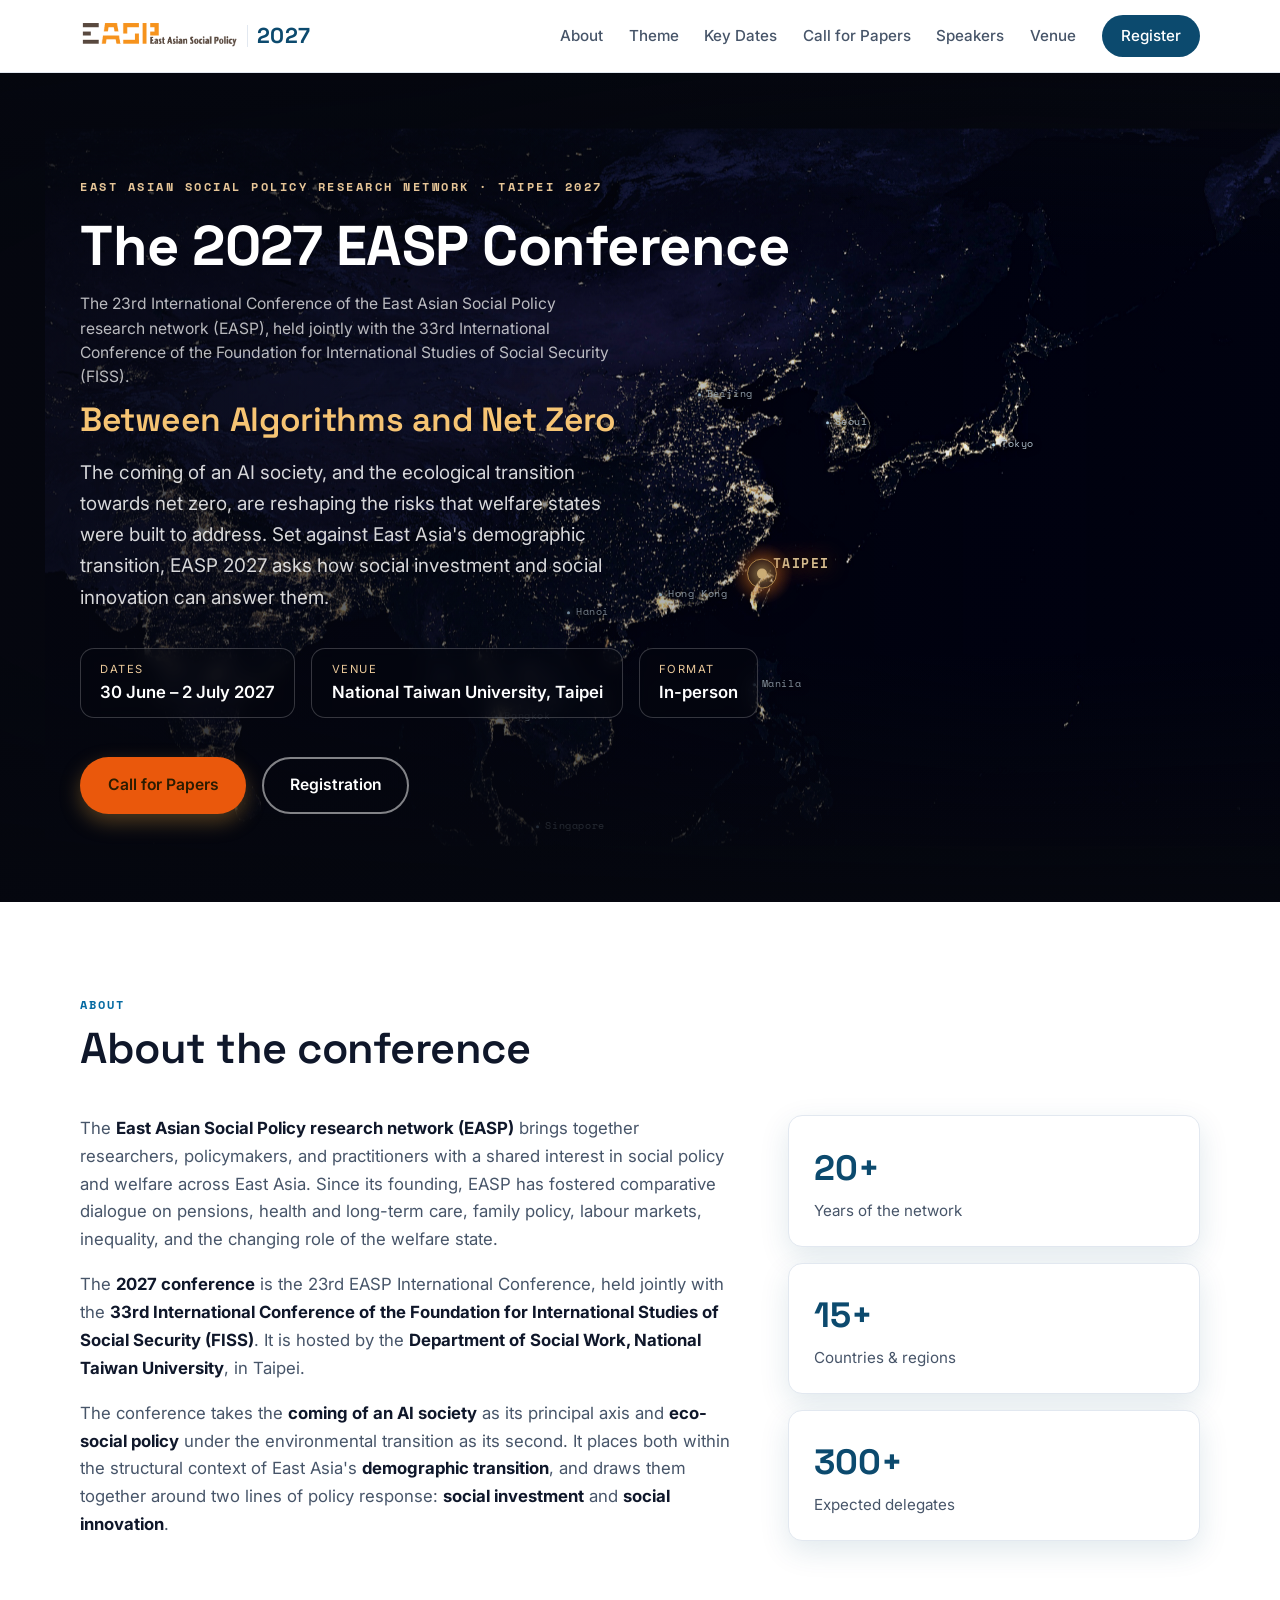
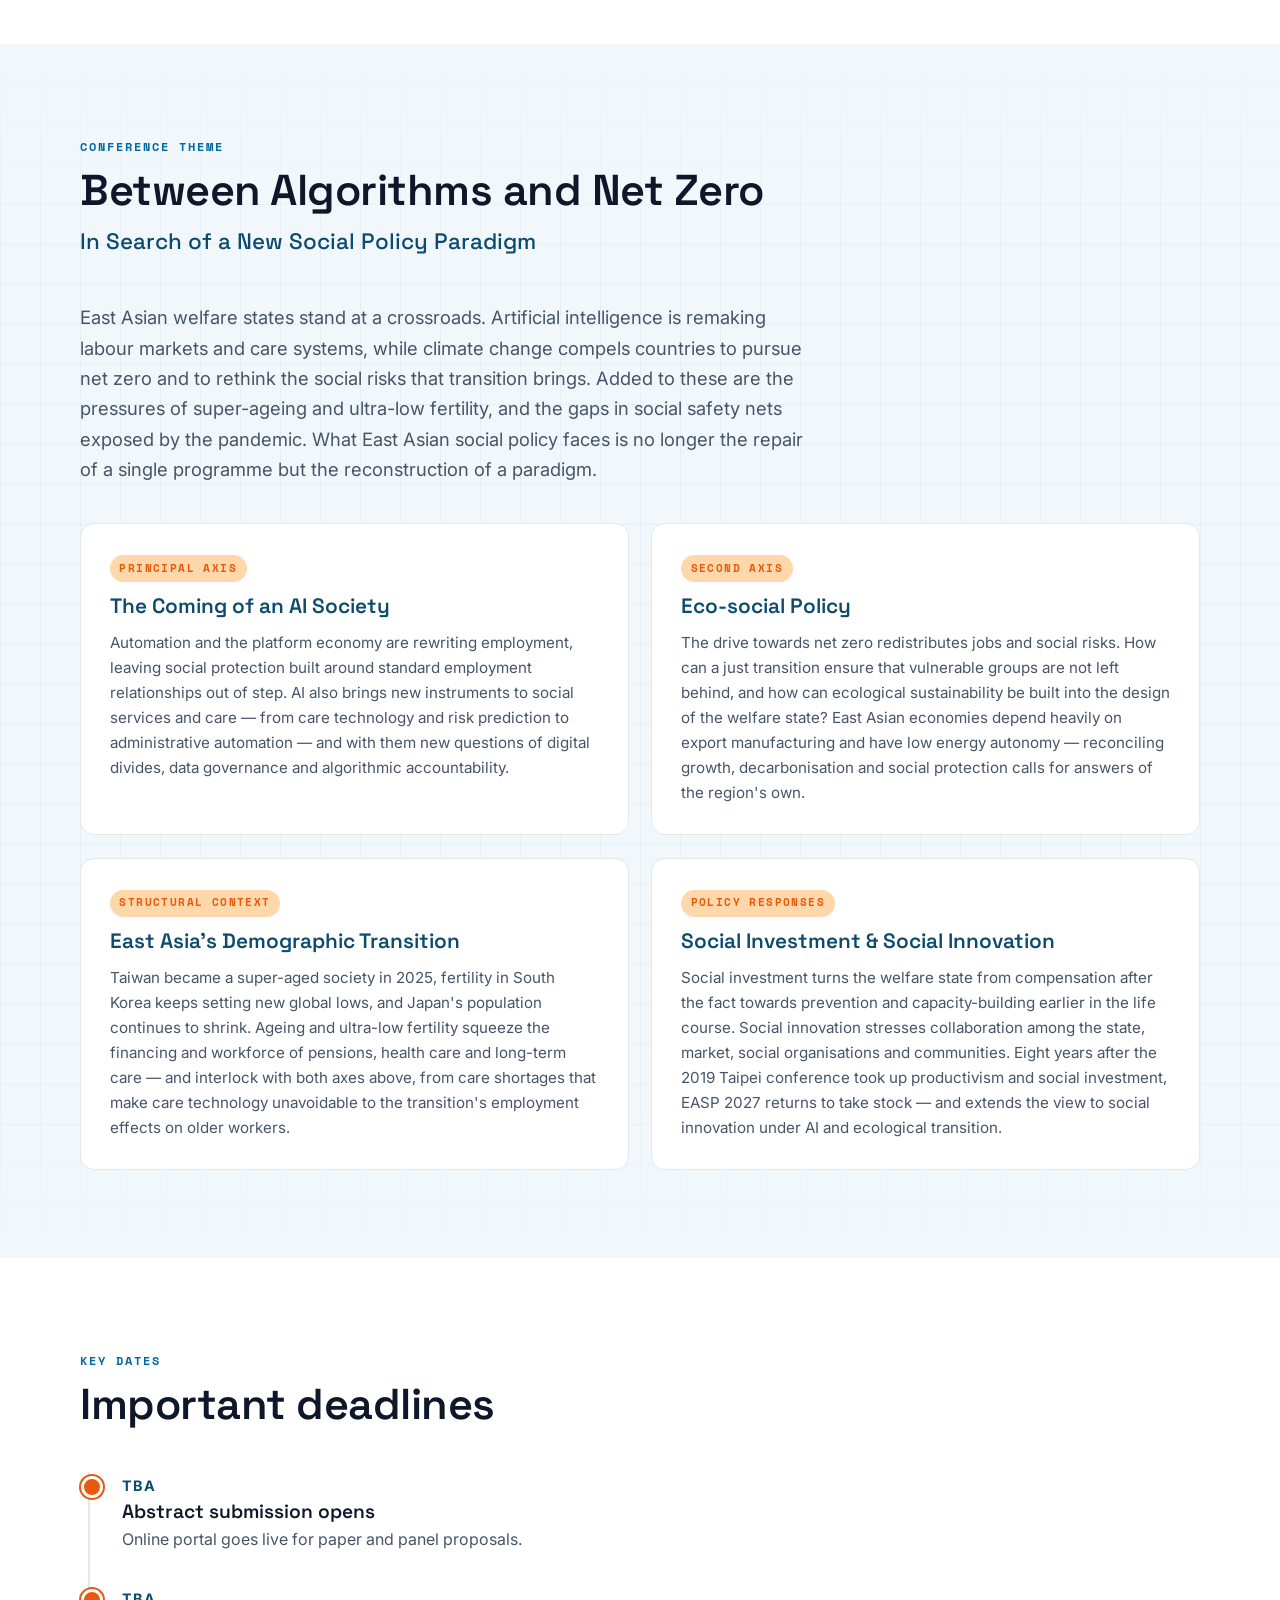
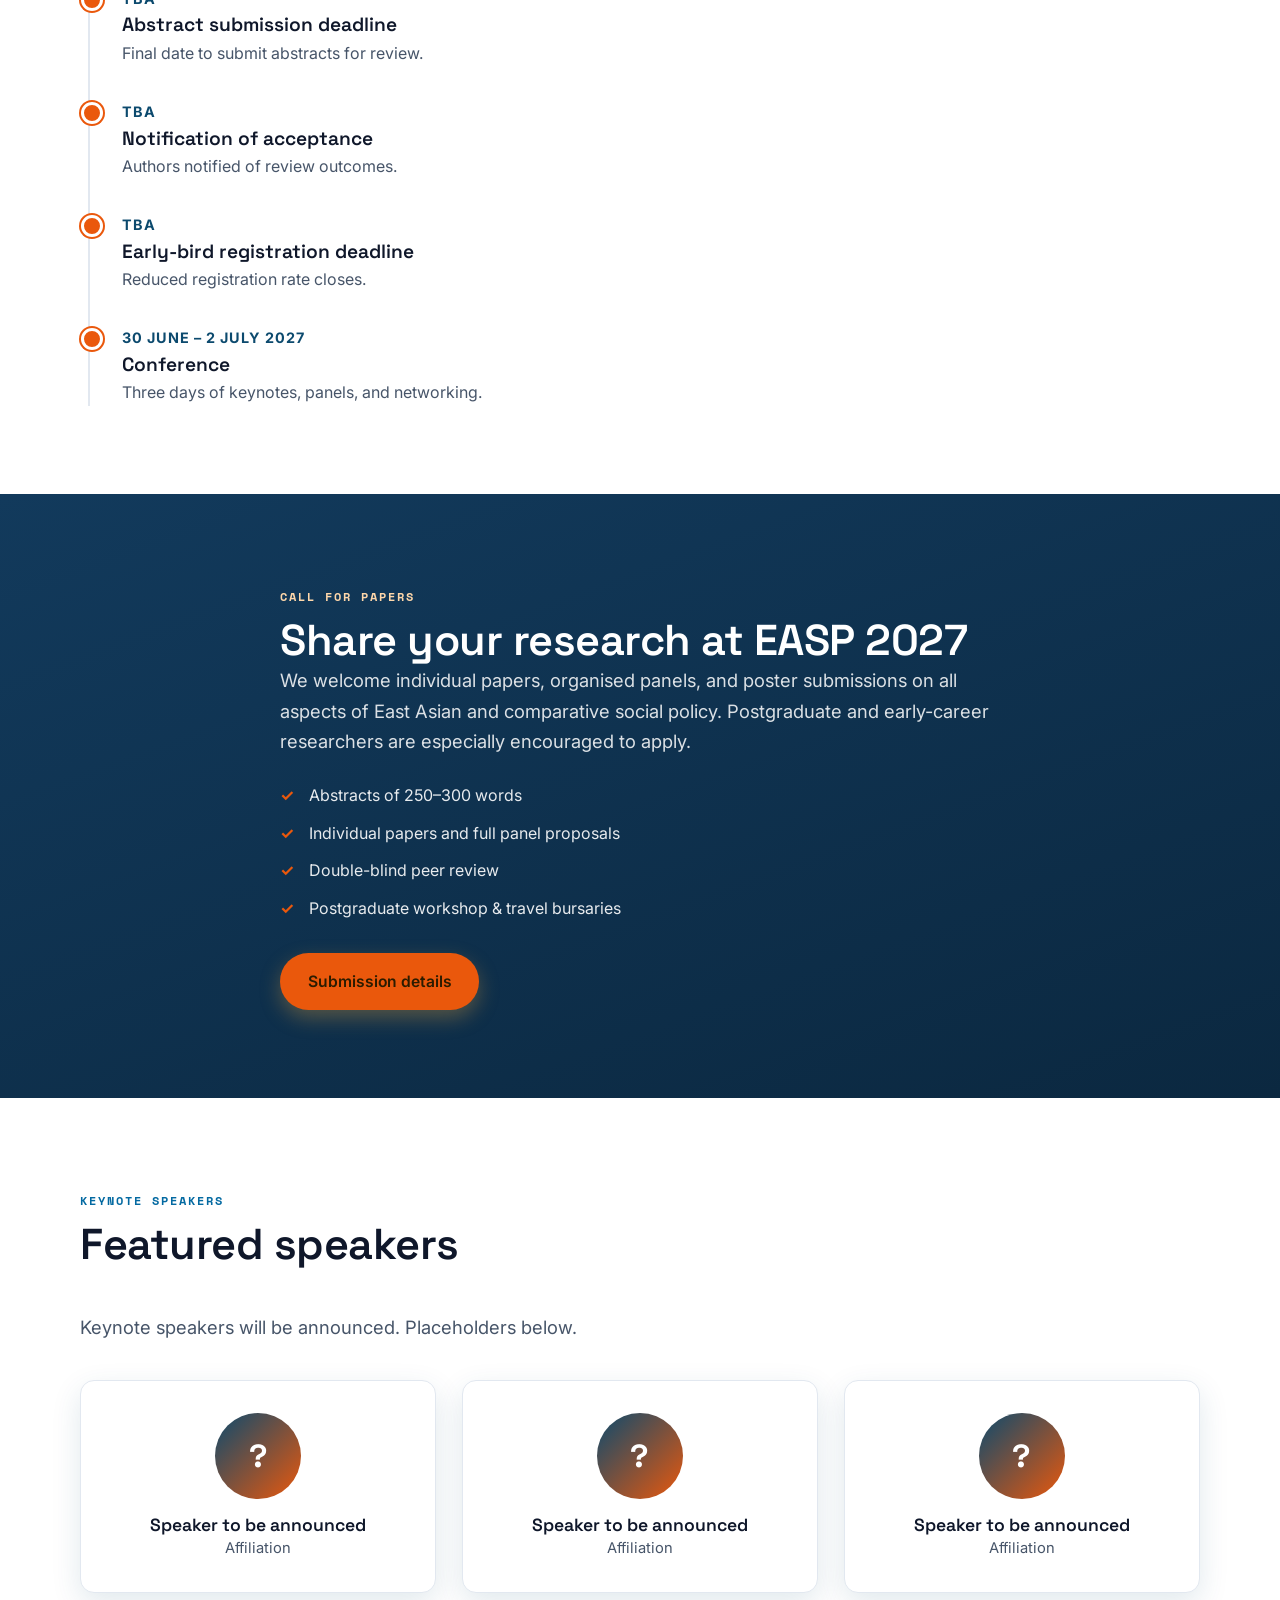
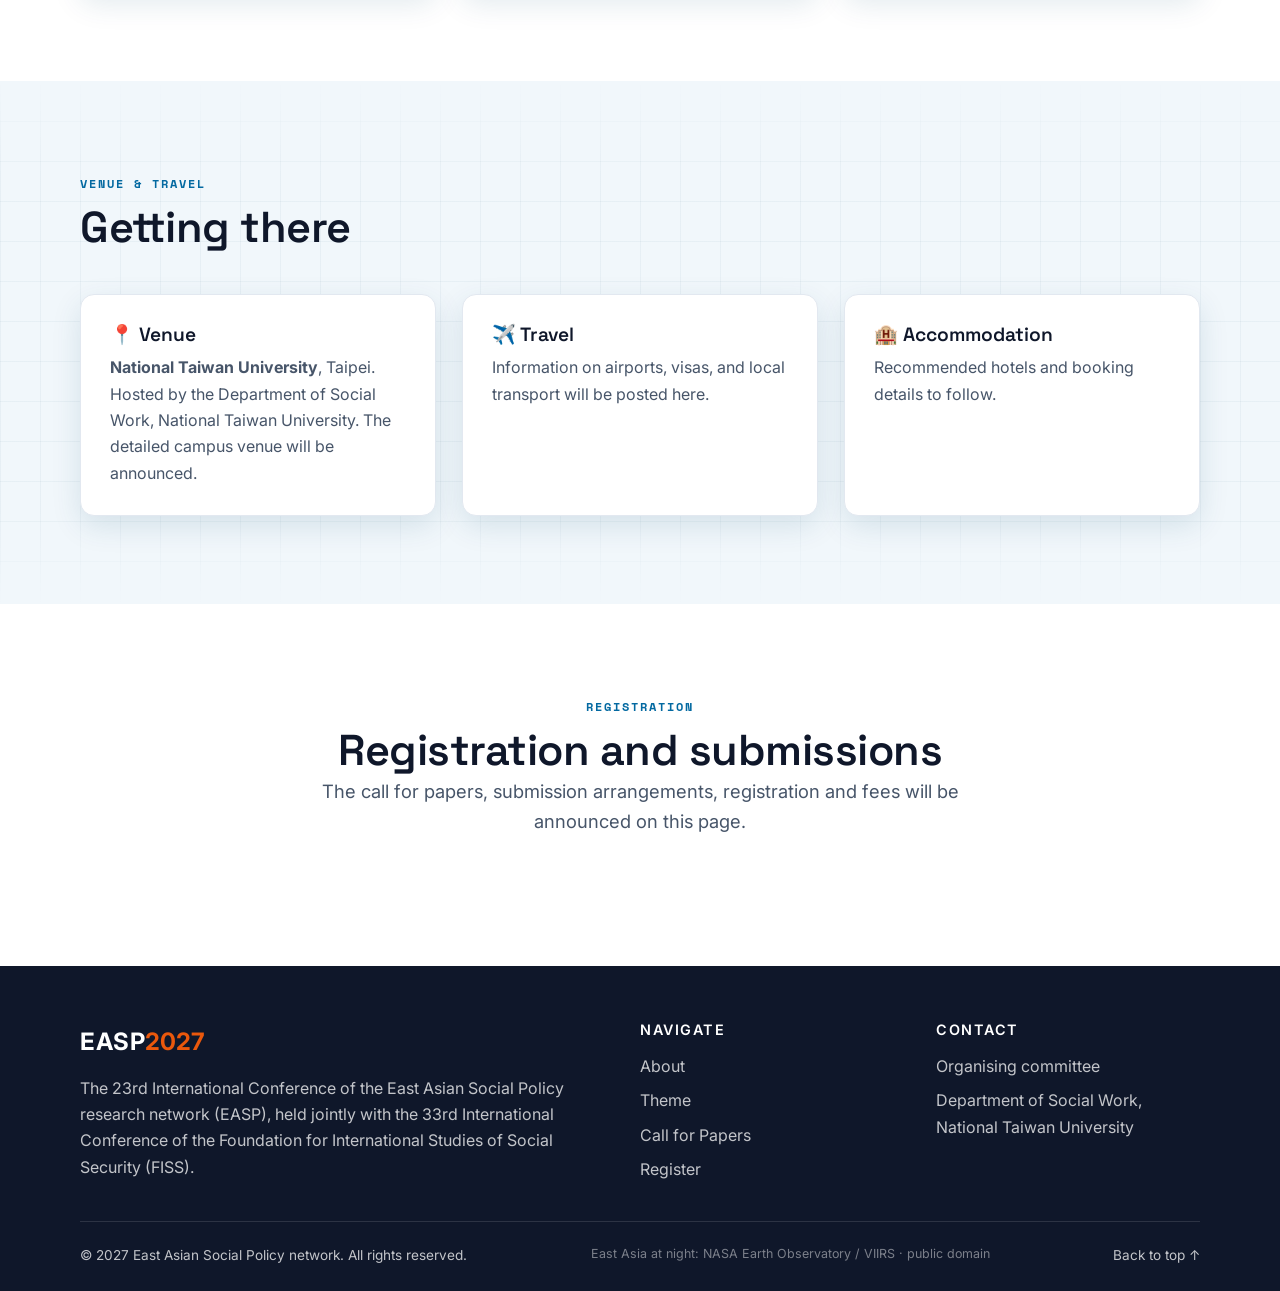
==== commit a4917fc0: "移除失效的報名表單與佔位聯絡信箱 表單為 onsubmit="return false" 的樣板，訪客填寫後資料不送往任何地方； footer 聯絡信箱 info@example.org 亦為佔位值。" ====
--- a/網頁/index.html
+++ b/網頁/index.html
@@ -76,7 +76,7 @@
       </div>
       <div class="hero-actions">
         <a href="#cfp" class="btn btn-primary">Call for Papers</a>
-        <a href="#register" class="btn btn-ghost">Register your interest</a>
+        <a href="#register" class="btn btn-ghost">Registration</a>
       </div>
     </div>
     <div class="hero-net" aria-hidden="true">
@@ -239,7 +239,7 @@
             <li>Double-blind peer review</li>
             <li>Postgraduate workshop &amp; travel bursaries</li>
           </ul>
-          <a href="#register" class="btn btn-primary">Submit an abstract</a>
+          <a href="#register" class="btn btn-primary">Submission details</a>
         </div>
       </div>
     </section>
@@ -280,20 +280,12 @@
       <div class="container register-inner">
         <div class="section-head center">
           <span class="kicker">Registration</span>
-          <h2>Register your interest</h2>
+          <h2>Registration and submissions</h2>
           <p class="lead">
-            Leave your email to receive the call for papers, key dates, and
-            registration details as soon as they are published.
+            The call for papers, submission arrangements, registration and fees
+            will be announced on this page.
           </p>
         </div>
-        <!-- NOTE: This form is a placeholder. Connect it to a service such as
-             Google Forms, Mailchimp, or Formspree to actually collect emails. -->
-        <form class="signup" onsubmit="return false;">
-          <input type="text" placeholder="Your name" aria-label="Your name" />
-          <input type="email" placeholder="Email address" aria-label="Email address" required />
-          <button type="submit" class="btn btn-primary">Notify me</button>
-        </form>
-        <p class="form-note">This sign-up form is a placeholder — connect it to Google Forms, Mailchimp, or Formspree to collect responses.</p>
       </div>
     </section>
   </main>
@@ -317,7 +309,6 @@
       <div>
         <h4>Contact</h4>
         <ul>
-          <li><a href="mailto:info@example.org">info@example.org</a></li>
           <li>Organising committee</li>
           <li>Department of Social Work,<br />National Taiwan University</li>
         </ul>
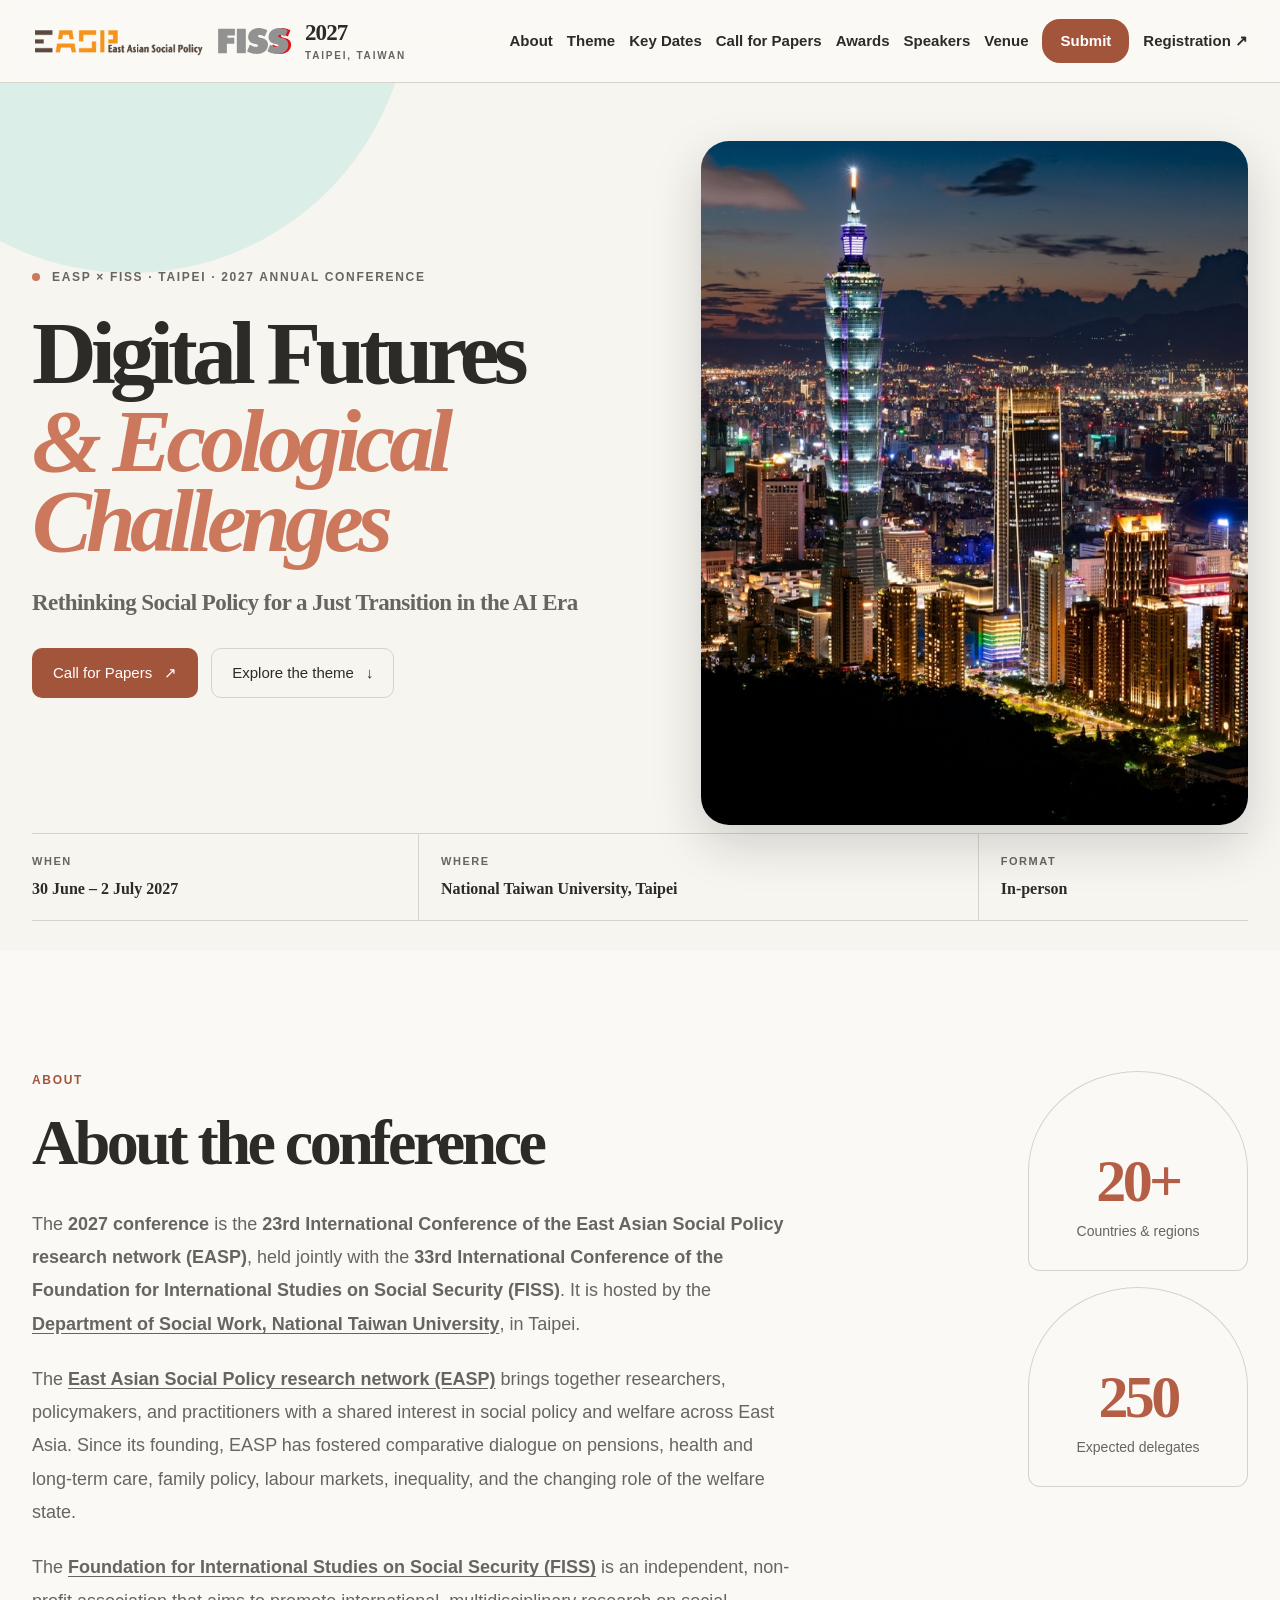
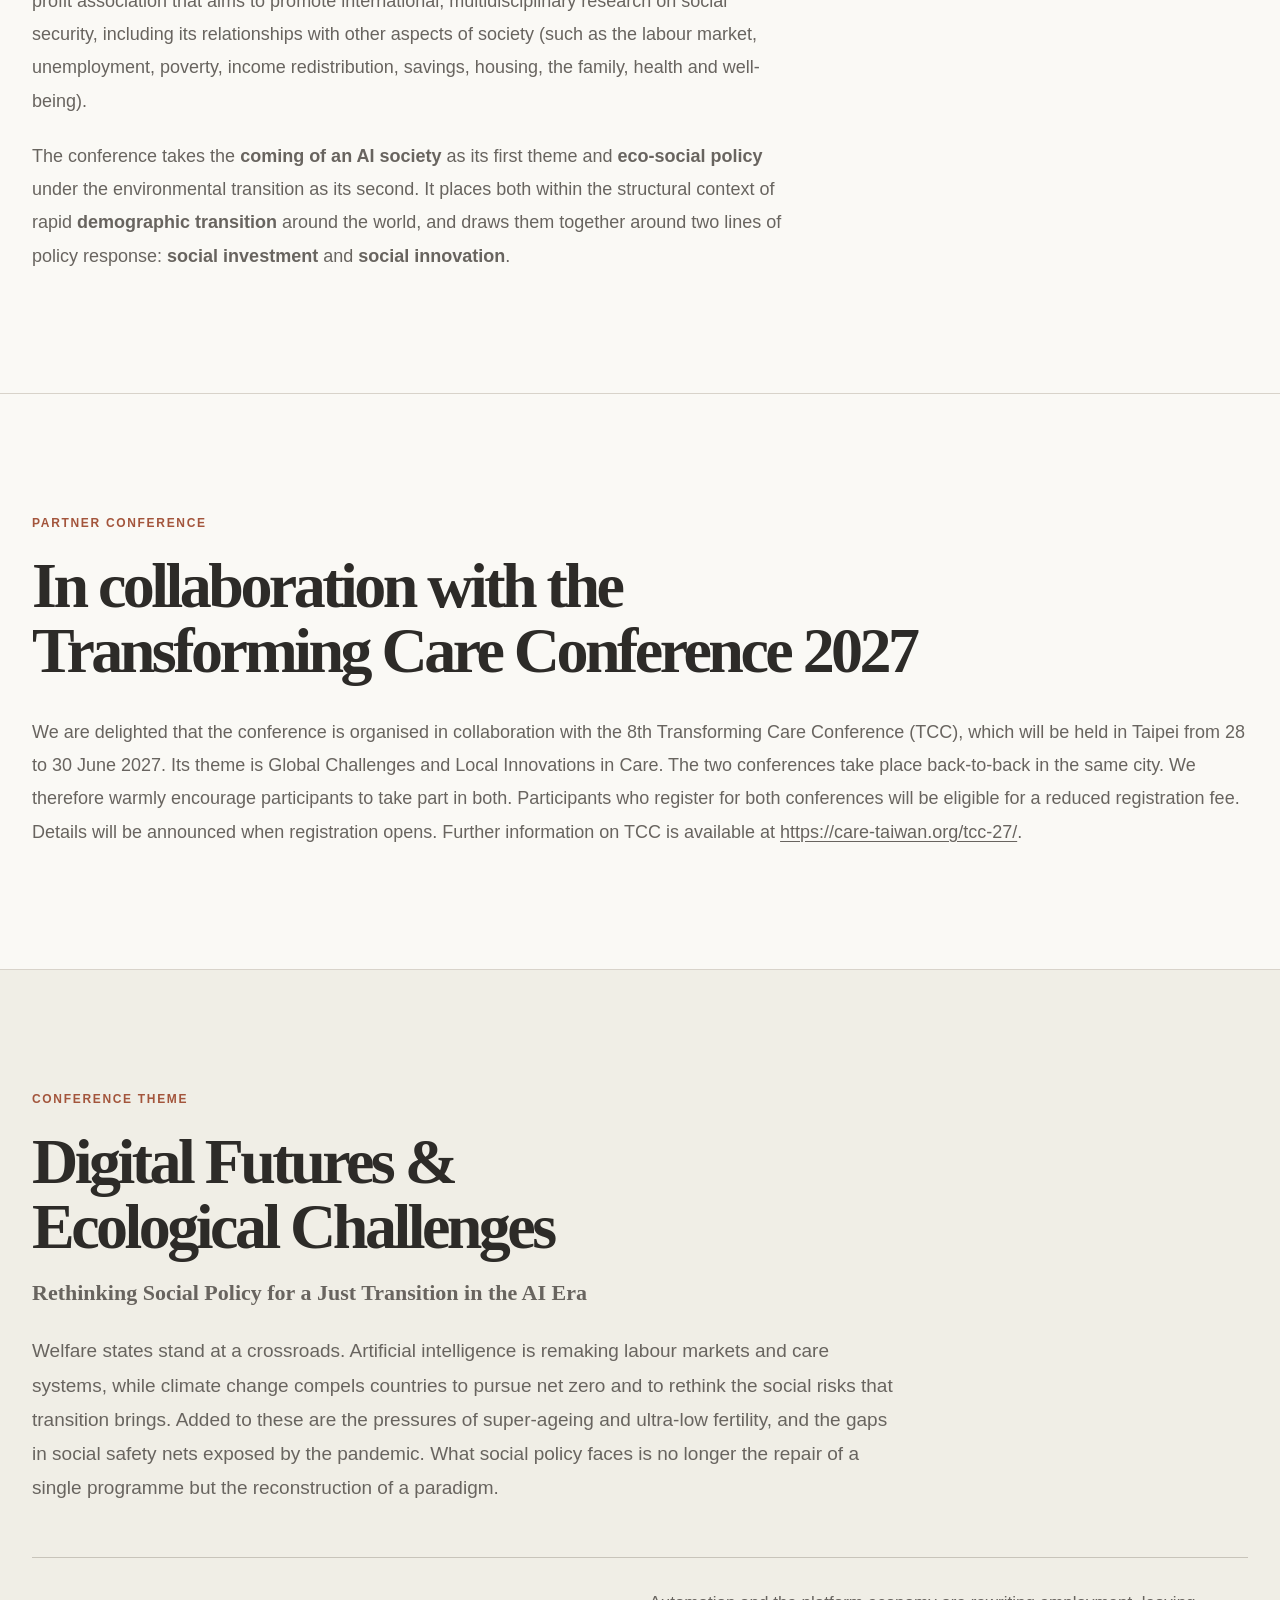
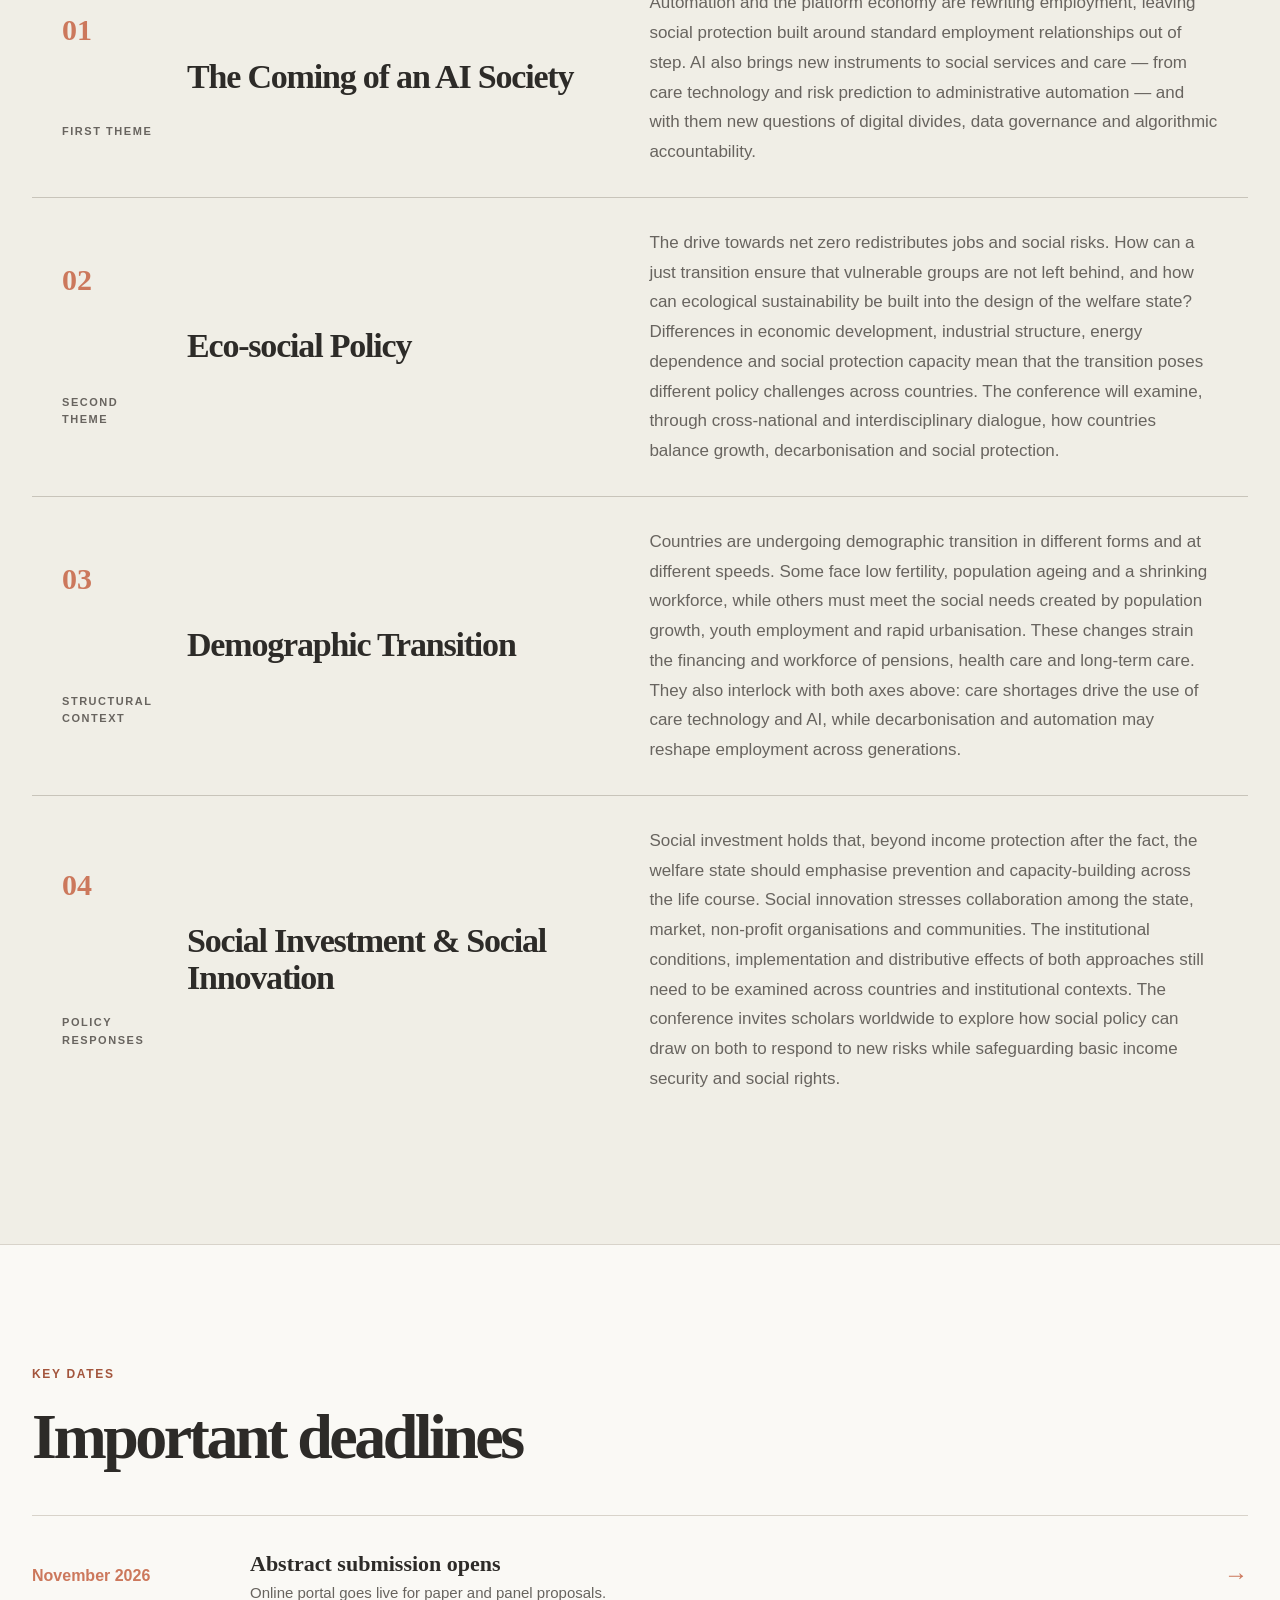
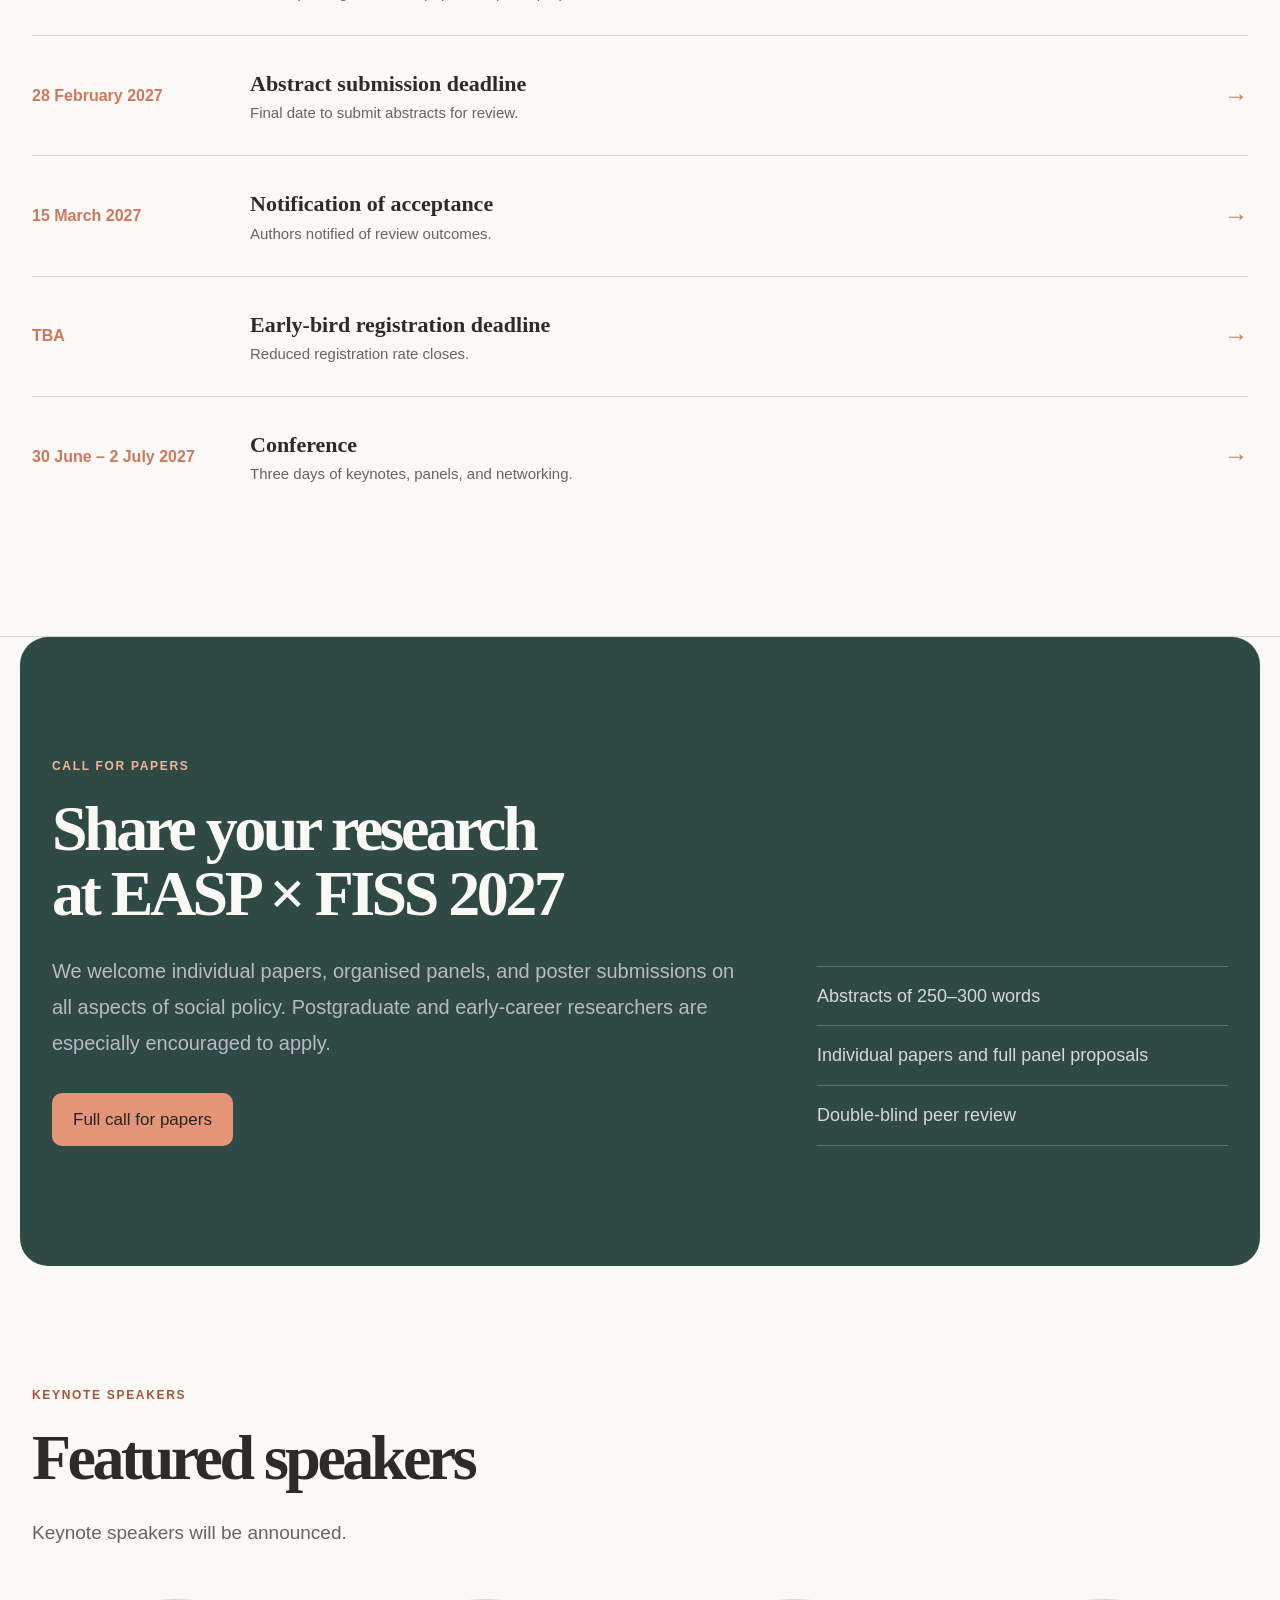
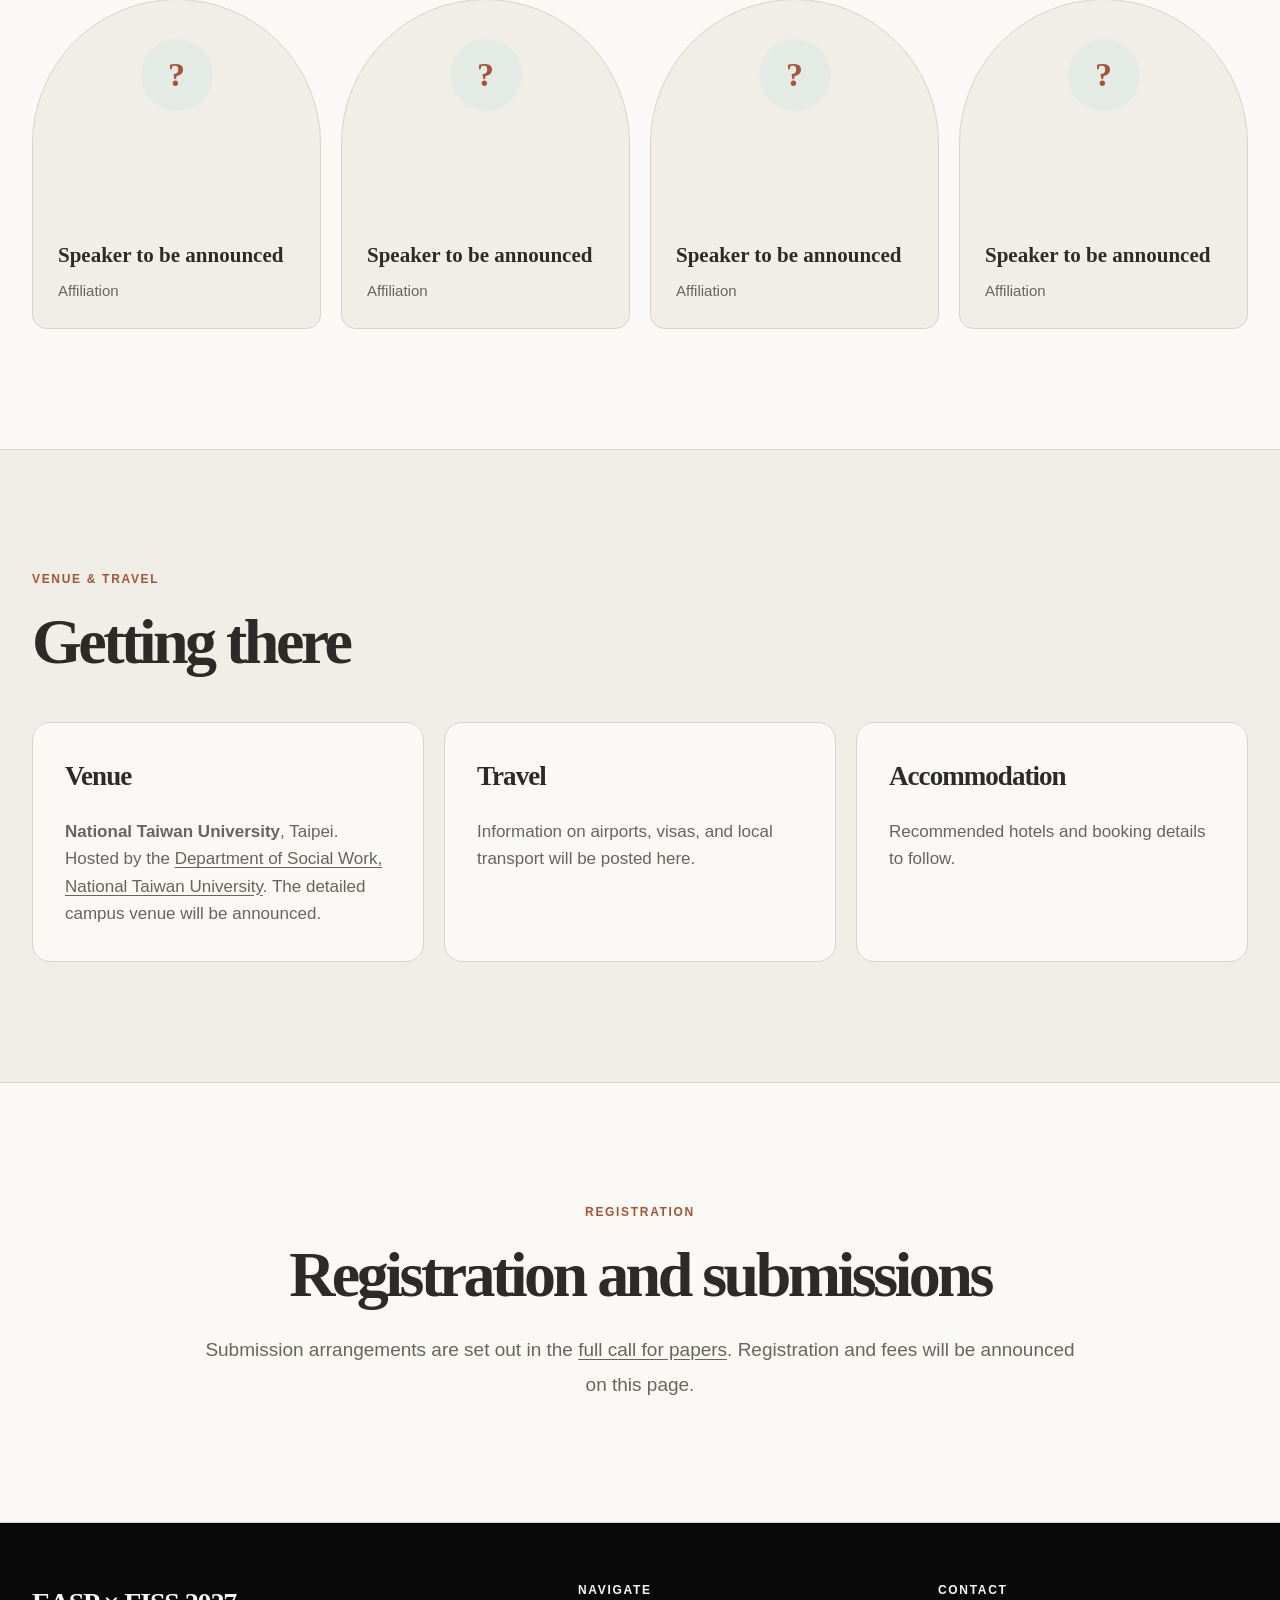
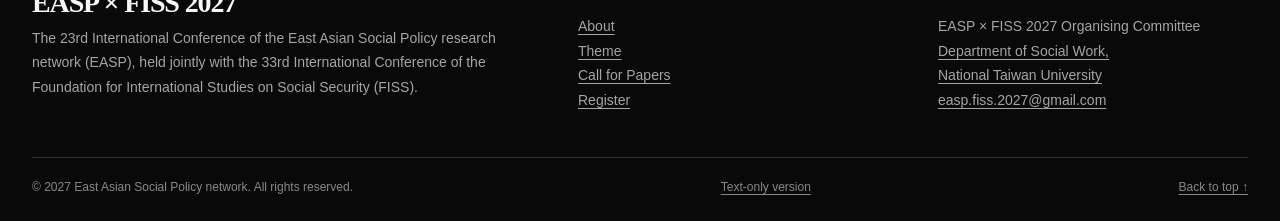
==== commit 80b08dcb: "網站同步線上版：加入 TCC 2027 合作段落，補上 CFP、投稿、純文字版等頁面與網域設定 Co-Authored-By: Claude Opus 5.5 <noreply@anthropic.c" ====
--- a/網頁/index.html
+++ b/網頁/index.html
@@ -1,326 +1,187 @@
-<!DOCTYPE html>
-<html lang="en">
-<head>
-  <meta charset="UTF-8" />
-  <meta name="viewport" content="width=device-width, initial-scale=1.0" />
-  <title>EASP 2027 — East Asian Social Policy Network Conference</title>
-  <meta name="description" content="EASP 2027 · FISS 2027 — National Taiwan University, Taipei, 30 June – 2 July 2027. Between Algorithms and Net Zero: In Search of a New Social Policy Paradigm." />
+<!doctype html>
+<html lang="en"><head><meta charset="utf-8"><meta name="viewport" content="width=device-width,initial-scale=1"><title>EASP × FISS 2027 | Digital Futures &amp; Ecological Challenges</title><meta name="description" content="The 23rd EASP International Conference and the 33rd FISS International Conference, National Taiwan University, Taipei, 30 June – 2 July 2027."><meta name="google-site-verification" content="CFYEm6gKAoZ94CBD58aM0e_C0fNWHLycasa-41d4jWg"><link rel="canonical" href="https://easpfiss2027.org/"><script type="application/ld+json">{
+  "@context": "https://schema.org",
+  "@type": "Event",
+  "name": "Digital Futures & Ecological Challenges. Rethinking Social Policy for a Just Transition in the AI Era",
+  "description": "The 23rd EASP International Conference and the 33rd FISS International Conference, National Taiwan University, Taipei, 30 June – 2 July 2027.",
+  "startDate": "2027-06-30",
+  "endDate": "2027-07-02",
+  "eventStatus": "https://schema.org/EventScheduled",
+  "eventAttendanceMode": "https://schema.org/OfflineEventAttendanceMode",
+  "url": "https://easpfiss2027.org/",
+  "image": [
+    "https://easpfiss2027.org/assets/taipei-101-night-unsplash.jpg"
+  ],
+  "location": {
+    "@type": "Place",
+    "name": "National Taiwan University",
+    "address": {
+      "@type": "PostalAddress",
+      "addressLocality": "Taipei",
+      "addressCountry": "TW"
+    }
+  },
+  "organizer": {
+    "@type": "Organization",
+    "name": "Department of Social Work, National Taiwan University",
+    "url": "https://ntusw.ntu.edu.tw/"
+  }
+}</script><link rel="icon" href="data:,"><link rel="stylesheet" href="claude-theme.css">
+</head>
+<body class="theme-claude">
+<a class="skip-link" href="#main">Skip to content</a>
+<header class="site-header" id="top">
+<div class="wrap header-row">
+<a class="brand" href="#top" aria-label="EASP × FISS 2027 home">
+<img src="assets/easp-logo.gif" alt="EASP" width="81" height="33"><img class="brand-fiss" src="assets/fiss-logo.svg" alt="FISS" width="74" height="33">
+<span class="brand-lockup">2027<small>TAIPEI, TAIWAN</small></span>
+</a>
+<button class="menu-button" type="button" aria-expanded="false" aria-controls="main-nav" aria-label="Toggle navigation">Menu</button>
+<nav class="main-nav" id="main-nav" aria-label="Primary">
+<a href="#about">About</a><a href="#theme">Theme</a><a href="#dates">Key Dates</a><a href="#cfp">Call for Papers</a><a href="cfp#awards">Awards</a><a href="#speakers">Speakers</a><a href="#venue">Venue</a><a class="nav-cta" href="submit">Submit</a><a href="#register">Registration ↗</a>
+</nav>
+</div>
+</header>
+<main id="main">
+<section class="hero">
+<div class="wrap">
+<div class="hero-grid">
+<div class="hero-copy">
+<p class="eyebrow">EASP × FISS · TAIPEI · 2027 Annual Conference</p>
+<h1>Digital Futures <em>&amp; Ecological Challenges</em></h1>
+<p class="hero-subtitle">Rethinking Social Policy for a Just Transition in the AI Era</p>
+<div class="hero-actions">
+<a class="button" href="#cfp">Call for Papers <span aria-hidden="true">↗</span></a>
+<a class="button button-secondary" href="#theme">Explore the theme <span aria-hidden="true">↓</span></a>
+</div>
+</div>
+<figure class="visual-stage hero-photo" aria-label="Taipei skyline at night with Taipei 101"><img src="assets/taipei-101-night-unsplash.jpg" alt="Taipei skyline at night with Taipei 101" width="1400" height="934"></figure>
+</div>
+<div class="hero-meta">
+<div><span class="meta-label">When</span><strong>30 June – 2 July 2027</strong></div>
+<div><span class="meta-label">Where</span><strong>National Taiwan University, Taipei</strong></div>
+<div><span class="meta-label">Format</span><strong>In-person</strong></div>
+</div>
+</div>
+</section>
 
-  <!-- Social preview -->
-  <meta property="og:title" content="EASP 2027 — East Asian Social Policy Network Conference" />
-  <meta property="og:description" content="Between Algorithms and Net Zero — In Search of a New Social Policy Paradigm. The 23rd EASP International Conference and the 33rd FISS International Conference, National Taiwan University, Taipei, 30 June – 2 July 2027." />
-  <meta property="og:type" content="website" />
+<section class="section" id="about">
+<div class="wrap about-grid">
+<div>
+<span class="section-label">About</span>
+<h2>About the conference</h2>
+<div class="prose" style="margin-top:32px">
+<p>The <strong>2027 conference</strong> is the <strong>23rd International Conference of the East Asian Social Policy research network (EASP)</strong>, held jointly with the <strong>33rd International Conference of the Foundation for International Studies on Social Security (FISS)</strong>. It is hosted by the <strong><a href="https://ntusw.ntu.edu.tw/?locale=en" target="_blank" rel="noopener">Department of Social Work, National Taiwan University</a></strong>, in Taipei.</p>
+<p>The <strong><a href="https://welfareasia.org/" target="_blank" rel="noopener">East Asian Social Policy research network (EASP)</a></strong> brings together researchers, policymakers, and practitioners with a shared interest in social policy and welfare across East Asia. Since its founding, EASP has fostered comparative dialogue on pensions, health and long-term care, family policy, labour markets, inequality, and the changing role of the welfare state.</p>
+<p>The <strong><a href="https://www.fisssocialsecurity.org/" target="_blank" rel="noopener">Foundation for International Studies on Social Security (FISS)</a></strong> is an independent, non-profit association that aims to promote international, multidisciplinary research on social security, including its relationships with other aspects of society (such as the labour market, unemployment, poverty, income redistribution, savings, housing, the family, health and well-being).</p>
+<p>The conference takes the <strong>coming of an AI society</strong> as its first theme and <strong>eco-social policy</strong> under the environmental transition as its second. It places both within the structural context of rapid <strong>demographic transition</strong> around the world, and draws them together around two lines of policy response: <strong>social investment</strong> and <strong>social innovation</strong>.</p>
+</div>
+</div>
+<div class="stats" aria-label="Conference summary">
+<div class="stat"><span class="stat-number">20+</span><span class="stat-text">Countries &amp; regions</span></div>
+<div class="stat"><span class="stat-number">250</span><span class="stat-text">Expected delegates</span></div>
+</div>
+</div>
+</section>
 
-  <!-- Inline SVG favicon -->
-  <link rel="icon" href="data:image/svg+xml,%3Csvg xmlns='http://www.w3.org/2000/svg' viewBox='0 0 100 100'%3E%3Crect width='100' height='100' rx='20' fill='%230c4a6e'/%3E%3Ctext x='50' y='68' font-size='52' font-family='Georgia,serif' fill='white' text-anchor='middle'%3EE%3C/text%3E%3C/svg%3E" />
+<section class="section" id="tcc">
+<div class="wrap">
+<span class="section-label">Partner conference</span>
+<h2>In collaboration with the Transforming Care Conference 2027</h2>
+<div class="prose" style="margin-top:32px">
+<p>We are delighted that the conference is organised in collaboration with the 8th Transforming Care Conference (TCC), which will be held in Taipei from 28 to 30 June 2027. Its theme is Global Challenges and Local Innovations in Care. The two conferences take place back-to-back in the same city. We therefore warmly encourage participants to take part in both. Participants who register for both conferences will be eligible for a reduced registration fee. Details will be announced when registration opens. Further information on TCC is available at <a href="https://care-taiwan.org/tcc-27/" target="_blank" rel="noopener">https://care-taiwan.org/tcc-27/</a>.</p>
+</div>
+</div>
+</section>
 
-  <!-- Fonts -->
-  <link rel="preconnect" href="https://fonts.googleapis.com" />
-  <link rel="preconnect" href="https://fonts.gstatic.com" crossorigin />
-  <link href="https://fonts.googleapis.com/css2?family=Space+Grotesk:wght@400;500;600;700&family=Inter:wght@400;500;600;700&family=Space+Mono:wght@400;700&display=swap" rel="stylesheet" />
+<section class="section section-alt" id="theme">
+<div class="wrap">
+<span class="section-label">Conference theme</span>
+<h2>Digital Futures &amp; Ecological Challenges</h2>
+<p class="theme-sub">Rethinking Social Policy for a Just Transition in the AI Era</p>
+<p class="section-intro">Welfare states stand at a crossroads. Artificial intelligence is remaking labour markets and care systems, while climate change compels countries to pursue net zero and to rethink the social risks that transition brings. Added to these are the pressures of super-ageing and ultra-low fertility, and the gaps in social safety nets exposed by the pandemic. What social policy faces is no longer the repair of a single programme but the reconstruction of a paradigm.</p>
+<div class="axis-grid">
+<article class="axis-card"><span class="axis-index">01</span><span class="axis-label">First theme</span><h3>The Coming of an AI Society</h3><p>Automation and the platform economy are rewriting employment, leaving social protection built around standard employment relationships out of step. AI also brings new instruments to social services and care — from care technology and risk prediction to administrative automation — and with them new questions of digital divides, data governance and algorithmic accountability.</p></article>
+<article class="axis-card"><span class="axis-index">02</span><span class="axis-label">Second theme</span><h3>Eco-social Policy</h3><p>The drive towards net zero redistributes jobs and social risks. How can a just transition ensure that vulnerable groups are not left behind, and how can ecological sustainability be built into the design of the welfare state? Differences in economic development, industrial structure, energy dependence and social protection capacity mean that the transition poses different policy challenges across countries. The conference will examine, through cross-national and interdisciplinary dialogue, how countries balance growth, decarbonisation and social protection.</p></article>
+<article class="axis-card"><span class="axis-index">03</span><span class="axis-label">Structural context</span><h3>Demographic Transition</h3><p>Countries are undergoing demographic transition in different forms and at different speeds. Some face low fertility, population ageing and a shrinking workforce, while others must meet the social needs created by population growth, youth employment and rapid urbanisation. These changes strain the financing and workforce of pensions, health care and long-term care. They also interlock with both axes above: care shortages drive the use of care technology and AI, while decarbonisation and automation may reshape employment across generations.</p></article>
+<article class="axis-card"><span class="axis-index">04</span><span class="axis-label">Policy responses</span><h3>Social Investment &amp; Social Innovation</h3><p>Social investment holds that, beyond income protection after the fact, the welfare state should emphasise prevention and capacity-building across the life course. Social innovation stresses collaboration among the state, market, non-profit organisations and communities. The institutional conditions, implementation and distributive effects of both approaches still need to be examined across countries and institutional contexts. The conference invites scholars worldwide to explore how social policy can draw on both to respond to new risks while safeguarding basic income security and social rights.</p></article>
+</div>
+</div>
+</section>
 
-  <link rel="stylesheet" href="styles.css?v=17" />
-</head>
-<body>
-  <!-- ============ HEADER / NAV ============ -->
-  <header class="site-header" id="top">
-    <div class="container nav-bar">
-      <a class="brand" href="#top" aria-label="EASP 2027 — home">
-        <img class="brand-logo" src="assets/easp-logo.gif"
-             alt="EASP — East Asian Social Policy research network" />
-        <span class="brand-divider" aria-hidden="true"></span>
-        <span class="brand-year">2027</span>
-      </a>
-      <nav class="nav-links" id="navLinks" aria-label="Primary">
-        <a href="#about">About</a>
-        <a href="#theme">Theme</a>
-        <a href="#dates">Key Dates</a>
-        <a href="#cfp">Call for Papers</a>
-        <a href="#speakers">Speakers</a>
-        <a href="#venue">Venue</a>
-        <a href="#register" class="nav-cta">Register</a>
-      </nav>
-      <button class="nav-toggle" id="navToggle" aria-label="Toggle menu" aria-expanded="false">
-        <span></span><span></span><span></span>
-      </button>
-    </div>
-  </header>
+<section class="section" id="dates">
+<div class="wrap">
+<span class="section-label">Key dates</span>
+<h2>Important deadlines</h2>
+<ol class="date-list">
+<li><time datetime="2026-11">November 2026</time><div><h3>Abstract submission opens</h3><p>Online portal goes live for paper and panel proposals.</p></div><span class="date-arrow" aria-hidden="true">→</span></li>
+<li><time datetime="2027-02-28">28 February 2027</time><div><h3>Abstract submission deadline</h3><p>Final date to submit abstracts for review.</p></div><span class="date-arrow" aria-hidden="true">→</span></li>
+<li><time datetime="2027-03-15">15 March 2027</time><div><h3>Notification of acceptance</h3><p>Authors notified of review outcomes.</p></div><span class="date-arrow" aria-hidden="true">→</span></li>
+<li><time>TBA</time><div><h3>Early-bird registration deadline</h3><p>Reduced registration rate closes.</p></div><span class="date-arrow" aria-hidden="true">→</span></li>
+<li><time datetime="2027-06-30">30 June – 2 July 2027</time><div><h3>Conference</h3><p>Three days of keynotes, panels, and networking.</p></div><span class="date-arrow" aria-hidden="true">→</span></li>
+</ol>
+</div>
+</section>
 
-  <!-- ============ HERO ============ -->
-  <section class="hero">
-    <div class="hero-bg" aria-hidden="true"></div>
-    <div class="container hero-inner">
-      <p class="hero-eyebrow">East Asian Social Policy Research Network · Taipei 2027</p>
-      <h1 class="hero-title">The 2027 EASP Conference</h1>
-      <p class="hero-joint">The 23rd International Conference of the East Asian Social Policy research network (EASP), held jointly with the 33rd International Conference of the Foundation for International Studies of Social Security (FISS).</p>
-      <p class="hero-theme">Between Algorithms and Net Zero</p>
-      <p class="hero-sub">
-        The coming of an AI society, and the ecological transition towards net zero,
-        are reshaping the risks that welfare states were built to address. Set against
-        East Asia's demographic transition, EASP 2027 asks how social investment and
-        social innovation can answer them.
-      </p>
-      <div class="hero-meta">
-        <div class="meta-chip">
-          <span class="meta-label">Dates</span>
-          <span class="meta-value">30 June – 2 July 2027</span>
-        </div>
-        <div class="meta-chip">
-          <span class="meta-label">Venue</span>
-          <span class="meta-value">National Taiwan University, Taipei</span>
-        </div>
-        <div class="meta-chip">
-          <span class="meta-label">Format</span>
-          <span class="meta-value">In-person</span>
-        </div>
-      </div>
-      <div class="hero-actions">
-        <a href="#cfp" class="btn btn-primary">Call for Papers</a>
-        <a href="#register" class="btn btn-ghost">Registration</a>
-      </div>
-    </div>
-    <div class="hero-net" aria-hidden="true">
-      <div class="map-stage">
-        <img class="night" src="assets/easp-eastasia-night-wide-hd.jpg" alt="" />
-        <span class="city" style="left:51%;top:37%">Beijing</span>
-        <span class="city" style="left:61%;top:41%">Seoul</span>
-        <span class="city" style="left:74%;top:44%">Tokyo</span>
-        <span class="city" style="left:48%;top:65%">Hong Kong</span>
-        <span class="city" style="left:40.8%;top:67.5%">Hanoi</span>
-        <span class="city" style="left:35.2%;top:82%">Bangkok</span>
-        <span class="city" style="left:55.3%;top:77.5%">Manila</span>
-        <span class="city" style="left:38.4%;top:97.3%">Singapore</span>
-        <span class="taiwan-glow" style="left:56%;top:62%"><i></i><b>Taipei</b></span>
-      </div>
-    </div>
-  </section>
+<section class="section cfp" id="cfp">
+<div class="wrap cfp-grid">
+<div>
+<span class="section-label">Call for papers</span>
+<h2>Share your research at EASP × FISS 2027</h2>
+<p>We welcome individual papers, organised panels, and poster submissions on all aspects of social policy. Postgraduate and early-career researchers are especially encouraged to apply.</p>
+<a class="button" href="cfp">Full call for papers</a>
+</div>
+<ul class="cfp-list">
+<li>Abstracts of 250–300 words</li>
+<li>Individual papers and full panel proposals</li>
+<li>Double-blind peer review</li>
+</ul>
+</div>
+</section>
 
-  <main>
-    <!-- ============ ABOUT ============ -->
-    <section id="about" class="section">
-      <div class="container">
-        <div class="section-head">
-          <span class="kicker">About</span>
-          <h2>About the conference</h2>
-        </div>
-        <div class="about-grid">
-          <div class="prose">
-            <p>
-              The <strong>East Asian Social Policy research network (EASP)</strong>
-              brings together researchers, policymakers, and practitioners with a
-              shared interest in social policy and welfare across East Asia.
-              Since its founding, EASP has fostered comparative dialogue on
-              pensions, health and long-term care, family policy, labour markets,
-              inequality, and the changing role of the welfare state.
-            </p>
-            <p>
-              The <strong>2027 conference</strong> is the 23rd EASP International
-              Conference, held jointly with the <strong>33rd International Conference
-              of the Foundation for International Studies of Social Security (FISS)</strong>.
-              It is hosted by the <strong>Department of Social Work, National Taiwan
-              University</strong>, in Taipei.
-            </p>
-            <p>
-              The conference takes the <strong>coming of an AI society</strong> as its
-              principal axis and <strong>eco-social policy</strong> under the
-              environmental transition as its second. It places both within the
-              structural context of East Asia's <strong>demographic transition</strong>,
-              and draws them together around two lines of policy response:
-              <strong>social investment</strong> and <strong>social innovation</strong>.
-            </p>
-          </div>
-          <div class="stats">
-            <div class="stat">
-              <span class="stat-num">20+</span>
-              <span class="stat-label">Years of the network</span>
-            </div>
-            <div class="stat">
-              <span class="stat-num">15+</span>
-              <span class="stat-label">Countries &amp; regions</span>
-            </div>
-            <div class="stat">
-              <span class="stat-num">300+</span>
-              <span class="stat-label">Expected delegates</span>
-            </div>
-          </div>
-        </div>
-      </div>
-    </section>
+<section class="section" id="speakers">
+<div class="wrap">
+<span class="section-label">Keynote speakers</span>
+<h2>Featured speakers</h2>
+<p class="section-intro">Keynote speakers will be announced.</p>
+<div class="speaker-grid">
+<article class="speaker"><span class="avatar" aria-hidden="true">?</span><h3>Speaker to be announced</h3><p>Affiliation</p></article>
+<article class="speaker"><span class="avatar" aria-hidden="true">?</span><h3>Speaker to be announced</h3><p>Affiliation</p></article>
+<article class="speaker"><span class="avatar" aria-hidden="true">?</span><h3>Speaker to be announced</h3><p>Affiliation</p></article>
+<article class="speaker"><span class="avatar" aria-hidden="true">?</span><h3>Speaker to be announced</h3><p>Affiliation</p></article>
+</div>
+</div>
+</section>
 
-    <!-- ============ THEME ============ -->
-    <section id="theme" class="section section-alt">
-      <div class="container">
-        <div class="section-head">
-          <span class="kicker">Conference theme</span>
-          <h2>Between Algorithms and Net Zero</h2>
-          <p class="theme-sub">In Search of a New Social Policy Paradigm</p>
-        </div>
-        <p class="lead">
-          East Asian welfare states stand at a crossroads. Artificial intelligence is
-          remaking labour markets and care systems, while climate change compels
-          countries to pursue net zero and to rethink the social risks that transition
-          brings. Added to these are the pressures of super-ageing and ultra-low
-          fertility, and the gaps in social safety nets exposed by the pandemic. What
-          East Asian social policy faces is no longer the repair of a single programme
-          but the reconstruction of a paradigm.
-        </p>
-        <div class="topics topics-axes">
-          <div class="topic-card">
-            <span class="axis-tag">Principal axis</span>
-            <h3>The Coming of an AI Society</h3>
-            <p>Automation and the platform economy are rewriting employment, leaving social protection built around standard employment relationships out of step. AI also brings new instruments to social services and care — from care technology and risk prediction to administrative automation — and with them new questions of digital divides, data governance and algorithmic accountability.</p>
-          </div>
-          <div class="topic-card">
-            <span class="axis-tag">Second axis</span>
-            <h3>Eco-social Policy</h3>
-            <p>The drive towards net zero redistributes jobs and social risks. How can a just transition ensure that vulnerable groups are not left behind, and how can ecological sustainability be built into the design of the welfare state? East Asian economies depend heavily on export manufacturing and have low energy autonomy — reconciling growth, decarbonisation and social protection calls for answers of the region's own.</p>
-          </div>
-          <div class="topic-card">
-            <span class="axis-tag">Structural context</span>
-            <h3>East Asia's Demographic Transition</h3>
-            <p>Taiwan became a super-aged society in 2025, fertility in South Korea keeps setting new global lows, and Japan's population continues to shrink. Ageing and ultra-low fertility squeeze the financing and workforce of pensions, health care and long-term care — and interlock with both axes above, from care shortages that make care technology unavoidable to the transition's employment effects on older workers.</p>
-          </div>
-          <div class="topic-card">
-            <span class="axis-tag">Policy responses</span>
-            <h3>Social Investment &amp; Social Innovation</h3>
-            <p>Social investment turns the welfare state from compensation after the fact towards prevention and capacity-building earlier in the life course. Social innovation stresses collaboration among the state, market, social organisations and communities. Eight years after the 2019 Taipei conference took up productivism and social investment, EASP 2027 returns to take stock — and extends the view to social innovation under AI and ecological transition.</p>
-          </div>
-        </div>
-      </div>
-    </section>
+<section class="section section-alt" id="venue">
+<div class="wrap">
+<span class="section-label">Venue &amp; travel</span>
+<h2>Getting there</h2>
+<div class="venue-grid">
+<article class="venue-card"><h3>Venue</h3><p><strong>National Taiwan University</strong>, Taipei. Hosted by the <a href="https://ntusw.ntu.edu.tw/?locale=en" target="_blank" rel="noopener">Department of Social Work, National Taiwan University</a>. The detailed campus venue will be announced.</p></article>
+<article class="venue-card"><h3>Travel</h3><p>Information on airports, visas, and local transport will be posted here.</p></article>
+<article class="venue-card"><h3>Accommodation</h3><p>Recommended hotels and booking details to follow.</p></article>
+</div>
+</div>
+</section>
 
-    <!-- ============ KEY DATES ============ -->
-    <section id="dates" class="section">
-      <div class="container">
-        <div class="section-head">
-          <span class="kicker">Key dates</span>
-          <h2>Important deadlines</h2>
-        </div>
-        <ol class="timeline">
-          <li>
-            <span class="tl-date">TBA</span>
-            <div class="tl-body"><h3>Abstract submission opens</h3><p>Online portal goes live for paper and panel proposals.</p></div>
-          </li>
-          <li>
-            <span class="tl-date">TBA</span>
-            <div class="tl-body"><h3>Abstract submission deadline</h3><p>Final date to submit abstracts for review.</p></div>
-          </li>
-          <li>
-            <span class="tl-date">TBA</span>
-            <div class="tl-body"><h3>Notification of acceptance</h3><p>Authors notified of review outcomes.</p></div>
-          </li>
-          <li>
-            <span class="tl-date">TBA</span>
-            <div class="tl-body"><h3>Early-bird registration deadline</h3><p>Reduced registration rate closes.</p></div>
-          </li>
-          <li>
-            <span class="tl-date">30 June – 2 July 2027</span>
-            <div class="tl-body"><h3>Conference</h3><p>Three days of keynotes, panels, and networking.</p></div>
-          </li>
-        </ol>
-      </div>
-    </section>
+<section class="section register" id="register">
+<div class="wrap">
+<span class="section-label">Registration</span>
+<h2>Registration and submissions</h2>
+<p class="section-intro">Submission arrangements are set out in the <a href="cfp">full call for papers</a>. Registration and fees will be announced on this page.</p>
+</div>
+</section>
+</main>
 
-    <!-- ============ CALL FOR PAPERS ============ -->
-    <section id="cfp" class="section section-dark">
-      <div class="container cfp-inner">
-        <div>
-          <span class="kicker kicker-light">Call for papers</span>
-          <h2>Share your research at EASP 2027</h2>
-          <p class="lead lead-light">
-            We welcome individual papers, organised panels, and poster
-            submissions on all aspects of East Asian and comparative social
-            policy. Postgraduate and early-career researchers are especially
-            encouraged to apply.
-          </p>
-          <ul class="cfp-list">
-            <li>Abstracts of 250–300 words</li>
-            <li>Individual papers and full panel proposals</li>
-            <li>Double-blind peer review</li>
-            <li>Postgraduate workshop &amp; travel bursaries</li>
-          </ul>
-          <a href="#register" class="btn btn-primary">Submission details</a>
-        </div>
-      </div>
-    </section>
-
-    <!-- ============ SPEAKERS ============ -->
-    <section id="speakers" class="section">
-      <div class="container">
-        <div class="section-head">
-          <span class="kicker">Keynote speakers</span>
-          <h2>Featured speakers</h2>
-        </div>
-        <p class="lead">Keynote speakers will be announced. Placeholders below.</p>
-        <div class="speakers-grid">
-          <figure class="speaker"><div class="avatar">?</div><figcaption><h3>Speaker to be announced</h3><p>Affiliation</p></figcaption></figure>
-          <figure class="speaker"><div class="avatar">?</div><figcaption><h3>Speaker to be announced</h3><p>Affiliation</p></figcaption></figure>
-          <figure class="speaker"><div class="avatar">?</div><figcaption><h3>Speaker to be announced</h3><p>Affiliation</p></figcaption></figure>
-        </div>
-      </div>
-    </section>
-
-    <!-- ============ VENUE ============ -->
-    <section id="venue" class="section section-alt">
-      <div class="container">
-        <div class="section-head">
-          <span class="kicker">Venue &amp; travel</span>
-          <h2>Getting there</h2>
-        </div>
-        <div class="venue-grid">
-          <div class="venue-card"><h3>📍 Venue</h3><p><strong>National Taiwan University</strong>, Taipei. Hosted by the Department of Social Work, National Taiwan University. The detailed campus venue will be announced.</p></div>
-          <div class="venue-card"><h3>✈️ Travel</h3><p>Information on airports, visas, and local transport will be posted here.</p></div>
-          <div class="venue-card"><h3>🏨 Accommodation</h3><p>Recommended hotels and booking details to follow.</p></div>
-        </div>
-      </div>
-    </section>
-
-    <!-- ============ REGISTER ============ -->
-    <section id="register" class="section">
-      <div class="container register-inner">
-        <div class="section-head center">
-          <span class="kicker">Registration</span>
-          <h2>Registration and submissions</h2>
-          <p class="lead">
-            The call for papers, submission arrangements, registration and fees
-            will be announced on this page.
-          </p>
-        </div>
-      </div>
-    </section>
-  </main>
-
-  <!-- ============ FOOTER ============ -->
-  <footer class="site-footer" id="contact">
-    <div class="container footer-grid">
-      <div>
-        <div class="footer-brand"><span class="brand-mark">EASP</span><span class="brand-year">2027</span></div>
-        <p>The 23rd International Conference of the East Asian Social Policy research network (EASP), held jointly with the 33rd International Conference of the Foundation for International Studies of Social Security (FISS).</p>
-      </div>
-      <div>
-        <h4>Navigate</h4>
-        <ul>
-          <li><a href="#about">About</a></li>
-          <li><a href="#theme">Theme</a></li>
-          <li><a href="#cfp">Call for Papers</a></li>
-          <li><a href="#register">Register</a></li>
-        </ul>
-      </div>
-      <div>
-        <h4>Contact</h4>
-        <ul>
-          <li>Organising committee</li>
-          <li>Department of Social Work,<br />National Taiwan University</li>
-        </ul>
-      </div>
-    </div>
-    <div class="container footer-bottom">
-      <p>© 2027 East Asian Social Policy network. All rights reserved.</p>
-      <p class="map-credit">East Asia at night: NASA Earth Observatory / VIIRS · public domain</p>
-      <p><a href="#top">Back to top ↑</a></p>
-    </div>
-  </footer>
-
-  <script src="script.js?v=7"></script>
+<footer class="site-footer" id="contact">
+<div class="wrap footer-grid">
+<div><div class="footer-brand">EASP × FISS 2027</div><p>The 23rd International Conference of the East Asian Social Policy research network (EASP), held jointly with the 33rd International Conference of the Foundation for International Studies on Social Security (FISS).</p></div>
+<div><h3>Navigate</h3><ul><li><a href="#about">About</a></li><li><a href="#theme">Theme</a></li><li><a href="#cfp">Call for Papers</a></li><li><a href="#register">Register</a></li></ul></div>
+<div><h3>Contact</h3><ul><li>EASP × FISS 2027 Organising Committee</li><li><a href="https://ntusw.ntu.edu.tw/?locale=en" target="_blank" rel="noopener">Department of Social Work,<br>National Taiwan University</a></li><li><a href="mailto:easp.fiss.2027@gmail.com">easp.fiss.2027@gmail.com</a></li></ul></div>
+</div>
+<div class="wrap footer-bottom"><p>© 2027 East Asian Social Policy network. All rights reserved.</p><p><a href="text">Text-only version</a></p><p><a href="#top">Back to top ↑</a></p></div>
+</footer>
+<script>(()=>{const m=document.querySelector('.menu-button'),n=document.querySelector('.main-nav');if(!m||!n)return;const close=()=>{n.classList.remove('is-open');m.setAttribute('aria-expanded','false')};m.addEventListener('click',()=>{const o=m.getAttribute('aria-expanded')!=='true';m.setAttribute('aria-expanded',String(o));n.classList.toggle('is-open',o)});n.querySelectorAll('a').forEach(a=>a.addEventListener('click',close));document.addEventListener('keydown',e=>{if(e.key==='Escape'&&n.classList.contains('is-open')){close();m.focus()}})})();</script>
 </body>
 </html>
--- a/網頁/claude-theme.css
+++ b/網頁/claude-theme.css
@@ -0,0 +1,862 @@
+/* EASP × FISS 2027 首頁樣式（Claude 風格）。由 styles.css、redesign.css（homepage-samples-20260920-no-earth）與 claude-site.css 合併。 */
+:root {
+  --bg: #ffffff;
+  --surface: #f5f5f5;
+  --surface-2: #ececec;
+  --ink: #111111;
+  --muted: #666666;
+  --line: #d8d8d8;
+  --accent: #1263ff;
+  --accent-ink: #ffffff;
+  --dark: #0b0b0b;
+  --dark-ink: #ffffff;
+  --radius: 12px;
+  --max: 1240px;
+  --body-font: Arial, Helvetica, sans-serif;
+  --display-font: Arial, Helvetica, sans-serif;
+}
+
+* { box-sizing: border-box; }
+html { scroll-behavior: smooth; scroll-padding-top: 132px; }
+body {
+  margin: 0;
+  background: var(--bg);
+  color: var(--ink);
+  font-family: var(--body-font);
+  font-size: 16px;
+  line-height: 1.6;
+  -webkit-font-smoothing: antialiased;
+}
+a { color: inherit; text-decoration: none; }
+button { color: inherit; font: inherit; }
+a, button { -webkit-tap-highlight-color: transparent; }
+a:focus-visible, button:focus-visible { outline: 3px solid var(--accent); outline-offset: 4px; }
+h1, h2, h3, p, figure { margin: 0; }
+h1, h2, h3 { font-family: var(--display-font); }
+img, video, svg { display: block; max-width: 100%; }
+.wrap { width: min(var(--max), calc(100% - 64px)); margin-inline: auto; }
+.skip-link { position: fixed; top: -80px; left: 24px; z-index: 500; background: var(--accent); color: var(--accent-ink); padding: 10px 16px; }
+.skip-link:focus { top: 16px; }
+
+.sample-switcher {
+  position: sticky;
+  inset: 0 0 auto;
+  z-index: 200;
+  min-height: 42px;
+  display: flex;
+  align-items: center;
+  justify-content: center;
+  gap: 16px;
+  padding: 7px 20px;
+  color: #f7f7f7;
+  background: #111214;
+  border-bottom: 1px solid #35363a;
+  font: 12px/1.2 Arial, sans-serif;
+}
+.sample-switcher > span { color: #a9abb2; white-space: nowrap; }
+.sample-nav { display: flex; gap: 5px; overflow-x: auto; scrollbar-width: none; }
+.sample-nav::-webkit-scrollbar { display: none; }
+.sample-nav a { padding: 7px 11px; border-radius: 999px; white-space: nowrap; transition: background .2s, color .2s; }
+.sample-nav a:hover { background: #2b2d32; }
+.sample-nav a[aria-current="page"] { color: #111; background: #fff; }
+
+.site-header { position: relative; z-index: 100; border-bottom: 1px solid var(--line); background: color-mix(in srgb, var(--bg) 92%, transparent); backdrop-filter: blur(18px); }
+.header-row { min-height: 82px; display: flex; align-items: center; justify-content: space-between; gap: 28px; }
+.brand { display: flex; align-items: center; gap: 13px; min-height: 44px; }
+.brand-lockup { font-family: var(--display-font); font-weight: 750; font-size: 23px; line-height: .95; letter-spacing: -.04em; }
+.brand-lockup small { display: block; margin-top: 7px; color: var(--muted); font-family: var(--body-font); font-size: 9px; font-weight: 600; letter-spacing: .18em; }
+.header-mark { width: 48px; height: 25px; display: grid; grid-template-columns: repeat(4, 1fr); gap: 2px; }
+.header-mark i { background: var(--accent); border-radius: 1px; }
+.header-mark i:nth-child(2) { opacity: .8; }
+.header-mark i:nth-child(3) { opacity: .6; }
+.header-mark i:nth-child(4) { opacity: .4; }
+.main-nav { display: flex; align-items: center; gap: 24px; font-size: 13px; }
+.main-nav a { position: relative; padding-block: 12px; }
+.main-nav a:not(.nav-cta)::after { content: ""; position: absolute; left: 0; right: 100%; bottom: 7px; height: 1px; background: currentColor; transition: right .2s; }
+.main-nav a:hover::after { right: 0; }
+.nav-cta { min-height: 44px; display: inline-flex; align-items: center; padding: 10px 18px !important; color: var(--accent-ink); background: var(--accent); border-radius: var(--radius); }
+.menu-button { display: none; min-width: 44px; min-height: 44px; border: 1px solid var(--line); background: transparent; cursor: pointer; }
+
+.hero { position: relative; overflow: hidden; min-height: 690px; padding: 58px 0 30px; }
+.hero-grid { min-height: 500px; display: grid; grid-template-columns: minmax(0, 1.07fr) minmax(360px, .93fr); align-items: center; gap: clamp(34px, 5vw, 84px); }
+.eyebrow, .section-label, .axis-label, .meta-label, .design-note { text-transform: uppercase; letter-spacing: .14em; font-size: 11px; font-weight: 700; }
+.eyebrow { display: flex; align-items: center; gap: 12px; margin-bottom: 26px; color: var(--muted); }
+.eyebrow::before { content: ""; width: 8px; height: 8px; flex: 0 0 auto; border-radius: 50%; background: var(--accent); }
+.hero h1 { max-width: 790px; font-size: clamp(52px, 6.3vw, 92px); font-weight: 550; line-height: .96; letter-spacing: -.065em; text-wrap: balance; }
+.hero h1 em { color: var(--accent); font-style: normal; }
+.hero-subtitle { max-width: 640px; margin-top: 25px; color: var(--muted); font-size: clamp(19px, 2vw, 27px); line-height: 1.36; letter-spacing: -.025em; text-wrap: balance; }
+.hero-actions { display: flex; flex-wrap: wrap; align-items: center; gap: 13px; margin-top: 30px; }
+.button { min-height: 48px; display: inline-flex; align-items: center; justify-content: center; gap: 12px; padding: 12px 20px; border: 1px solid transparent; color: var(--accent-ink); background: var(--accent); border-radius: var(--radius); font-size: 14px; transition: transform .2s, background .2s, color .2s, border-color .2s; }
+.button:hover { transform: translateY(-2px); }
+.button-secondary { color: var(--ink); background: transparent; border-color: var(--line); }
+.earth-stage { position: relative; min-height: 470px; display: grid; place-items: center; }
+.earth-frame { position: relative; z-index: 2; width: min(470px, 95%); aspect-ratio: 1; overflow: hidden; border-radius: 50%; background: #000; box-shadow: 0 28px 90px #0005; }
+.earth-frame img { position: absolute; inset: -14%; width: 128%; height: 128%; max-width: none; object-fit: cover; }
+.earth-frame video { position: absolute; width: 215.1%; height: 121%; max-width: none; left: -55%; top: -10.5%; object-fit: fill; opacity: 0; pointer-events: none; transition: opacity .4s; }
+.earth-frame video.is-ready { opacity: 1; }
+.orbit { position: absolute; z-index: 1; width: 104%; aspect-ratio: 1.4; border: 1px solid var(--line); border-radius: 50%; transform: rotate(-16deg); }
+.orbit::before, .orbit::after { content: ""; position: absolute; width: 9px; height: 9px; border-radius: 50%; background: var(--accent); }
+.orbit::before { top: 17%; left: 12%; }
+.orbit::after { right: 9%; bottom: 22%; }
+.earth-caption { position: absolute; z-index: 3; left: 0; right: 0; bottom: 3px; color: var(--muted); font-size: 10px; text-align: center; }
+.earth-caption a { text-decoration: underline; text-underline-offset: 3px; }
+.design-note { position: absolute; z-index: 3; top: 3%; right: 0; max-width: 150px; color: var(--muted); text-align: right; line-height: 1.6; }
+.hero-meta { display: grid; grid-template-columns: 1fr 1.45fr .7fr; border-top: 1px solid var(--line); border-bottom: 1px solid var(--line); }
+.hero-meta > div { padding: 19px 22px 19px 0; }
+.hero-meta > div + div { padding-left: 22px; border-left: 1px solid var(--line); }
+.meta-label { display: block; margin-bottom: 5px; color: var(--muted); font-size: 9px; }
+.hero-meta strong { font-family: var(--display-font); font-size: 14px; font-weight: 600; }
+.joint-note { max-width: 900px; padding-top: 18px; color: var(--muted); font-size: 11px; line-height: 1.65; }
+
+.section { padding: 104px 0; border-bottom: 1px solid var(--line); }
+.section-alt { background: var(--surface); }
+.section-label { display: block; margin-bottom: 20px; color: var(--accent); }
+.section h2 { max-width: 900px; font-size: clamp(38px, 5vw, 68px); font-weight: 520; line-height: 1.02; letter-spacing: -.055em; text-wrap: balance; }
+.section-intro { max-width: 870px; margin-top: 26px; color: var(--muted); font-size: 18px; line-height: 1.8; }
+.about-grid { display: grid; grid-template-columns: minmax(0, 1.5fr) minmax(300px, .7fr); gap: clamp(55px, 8vw, 120px); }
+.prose { color: var(--muted); font-size: 17px; line-height: 1.85; }
+.prose p + p { margin-top: 22px; }
+.stats { display: grid; align-content: start; }
+.stat { padding: 25px 0; border-top: 1px solid var(--line); }
+.stat-number { display: block; color: var(--accent); font-family: var(--display-font); font-size: 60px; line-height: 1; letter-spacing: -.06em; }
+.stat-text { display: block; margin-top: 9px; color: var(--muted); font-size: 12px; }
+.axis-grid { display: grid; grid-template-columns: repeat(2, minmax(0, 1fr)); gap: 18px; margin-top: 52px; }
+.axis-card { min-height: 290px; padding: 30px; border: 1px solid var(--line); border-radius: var(--radius); background: var(--bg); transition: transform .2s, border-color .2s; }
+.axis-card:hover { transform: translateY(-3px); border-color: var(--accent); }
+.axis-index { float: right; color: var(--accent); font-family: var(--display-font); font-size: 30px; line-height: 1; }
+.axis-label { color: var(--muted); font-size: 9px; }
+.axis-card h3 { max-width: 420px; margin: 42px 0 17px; font-size: 28px; line-height: 1.08; letter-spacing: -.035em; }
+.axis-card p { color: var(--muted); font-size: 14px; line-height: 1.75; }
+.date-list { list-style: none; margin: 46px 0 0; padding: 0; }
+.date-list li { display: grid; grid-template-columns: 190px 1fr 24px; align-items: center; gap: 28px; padding: 23px 0; border-top: 1px solid var(--line); }
+.date-list time { color: var(--accent); font-weight: 700; }
+.date-list h3 { font-size: 21px; font-weight: 550; }
+.date-list p { color: var(--muted); font-size: 13px; }
+.date-arrow { color: var(--accent); font-size: 24px; }
+.cfp { color: var(--dark-ink); background: var(--dark); border-bottom: 0; }
+.cfp-grid { display: grid; grid-template-columns: 1.25fr .75fr; gap: 80px; align-items: end; }
+.cfp .section-label { color: color-mix(in srgb, var(--accent) 78%, white); }
+.cfp h2 { color: var(--dark-ink); }
+.cfp p { max-width: 760px; margin-top: 26px; color: #b8bbc3; font-size: 17px; line-height: 1.8; }
+.cfp-list { display: grid; gap: 0; margin: 0; padding: 0; list-style: none; border-top: 1px solid #ffffff35; }
+.cfp-list li { padding: 15px 0; border-bottom: 1px solid #ffffff35; color: #d7d8dd; font-size: 13px; }
+.cfp .button { margin-top: 32px; }
+.speaker-grid { display: grid; grid-template-columns: repeat(3, 1fr); gap: 20px; margin-top: 48px; }
+.speaker { min-height: 260px; display: flex; flex-direction: column; justify-content: flex-end; padding: 25px; border: 1px solid var(--line); border-radius: var(--radius); background: var(--surface); }
+.speaker-orbit { width: 72px; height: 72px; margin-bottom: auto; border: 1px solid var(--line); border-radius: 50%; position: relative; }
+.speaker-orbit::after { content: ""; position: absolute; width: 10px; height: 10px; top: 7px; right: 4px; border-radius: 50%; background: var(--accent); }
+.speaker h3 { font-size: 20px; }
+.speaker p { margin-top: 6px; color: var(--muted); font-size: 13px; }
+.venue-grid { display: grid; grid-template-columns: 1.35fr .65fr; gap: 20px; margin-top: 48px; }
+.venue-card { min-height: 290px; padding: 32px; border-radius: var(--radius); background: var(--bg); border: 1px solid var(--line); }
+.venue-card h3 { font-size: 27px; letter-spacing: -.035em; }
+.venue-card p { max-width: 620px; margin-top: 20px; color: var(--muted); }
+.venue-code { display: block; margin-bottom: 80px; color: var(--accent); font: 700 11px/1.2 var(--body-font); letter-spacing: .13em; }
+.register { text-align: center; }
+.register h2, .register .section-intro { margin-inline: auto; }
+.register .button { margin-top: 30px; }
+.site-footer { padding: 58px 0 24px; color: #f7f7f7; background: #090909; }
+.footer-grid { display: grid; grid-template-columns: 1.6fr 1fr 1fr; gap: 50px; }
+.footer-brand { font-family: var(--display-font); font-size: 28px; letter-spacing: -.04em; }
+.footer-grid p, .footer-grid li { color: #a5a5a5; font-size: 12px; line-height: 1.75; }
+.footer-grid h3 { margin-bottom: 14px; font-family: var(--body-font); font-size: 11px; letter-spacing: .14em; text-transform: uppercase; }
+.footer-grid ul { margin: 0; padding: 0; list-style: none; }
+.footer-bottom { display: flex; justify-content: space-between; gap: 24px; margin-top: 45px; padding-top: 20px; border-top: 1px solid #ffffff25; color: #888; font-size: 10px; }
+
+/* 01 — RUNWAYML */
+.theme-runway {
+  --bg: #030303; --surface: #111214; --surface-2: #1a1a1a; --ink: #fff; --muted: #9da2aa;
+  --line: #292b2e; --accent: #e9ecf2; --accent-ink: #050505; --dark: #e9ecf2; --dark-ink: #050505;
+  --radius: 3px; --body-font: "Helvetica Neue", Arial, sans-serif; --display-font: "Helvetica Neue", Arial, sans-serif;
+}
+.theme-runway .site-header { background: #030303e8; }
+.theme-runway .header-mark i { background: #fff; }
+.theme-runway .hero { min-height: 760px; padding-top: 34px; }
+.theme-runway .hero::after { content: "23 / EASP"; position: absolute; right: -18px; bottom: -58px; color: #ffffff08; font: 700 230px/1 var(--display-font); letter-spacing: -.08em; }
+.theme-runway .hero h1 { font-size: clamp(58px, 7.4vw, 111px); font-weight: 400; line-height: .88; text-transform: uppercase; }
+.theme-runway .hero h1 em { color: #fff; }
+.theme-runway .hero-subtitle { max-width: 520px; font-size: 20px; }
+.theme-runway .earth-stage { min-height: 550px; }
+.theme-runway .earth-frame { width: min(570px, 112%); box-shadow: none; }
+.theme-runway .orbit { width: 125%; border-color: #ffffff38; }
+.theme-runway .design-note { top: 0; font-size: 9px; }
+.theme-runway .button { font-weight: 700; text-transform: uppercase; letter-spacing: .08em; font-size: 10px; }
+.theme-runway .section h2 { text-transform: uppercase; font-weight: 400; }
+.theme-runway .axis-card, .theme-runway .speaker, .theme-runway .venue-card { background: #08090a; }
+.theme-runway .cfp { color: #050505; background: #e9ecf2; }
+.theme-runway .cfp p, .theme-runway .cfp-list li { color: #44484d; }
+.theme-runway .cfp-list { border-color: #0003; }
+.theme-runway .cfp-list li { border-color: #0003; }
+
+/* 02 — COHERE */
+.theme-cohere {
+  --bg: #fff; --surface: #eeece7; --surface-2: #edfce9; --ink: #17171c; --muted: #616161;
+  --line: #d9d9dd; --accent: #ff7759; --accent-ink: #17171c; --dark: #003c33; --dark-ink: #fff;
+  --radius: 22px; --body-font: Arial, Helvetica, sans-serif; --display-font: "Courier New", ui-monospace, monospace;
+}
+.theme-cohere .site-header { background: #fffffff0; }
+.theme-cohere .hero { padding-top: 42px; }
+.theme-cohere .hero-grid { grid-template-columns: 1.12fr .88fr; }
+.theme-cohere .hero h1 { font-weight: 400; line-height: .94; }
+.theme-cohere .hero h1 em { display: inline-block; color: #003c33; background: #edfce9; border-radius: 999px; padding: .02em .15em; }
+.theme-cohere .earth-stage { min-height: 520px; border-radius: 30px; background: #003c33; }
+.theme-cohere .earth-frame { width: min(420px, 82%); }
+.theme-cohere .orbit { width: 93%; border-color: #ffffff55; }
+.theme-cohere .earth-caption, .theme-cohere .design-note { color: #d0e8e1; }
+.theme-cohere .header-mark i:nth-child(1) { background: #ff7759; }
+.theme-cohere .header-mark i:nth-child(2) { background: #003c33; opacity: 1; }
+.theme-cohere .header-mark i:nth-child(3) { background: #071829; opacity: 1; }
+.theme-cohere .header-mark i:nth-child(4) { background: #edfce9; opacity: 1; }
+.theme-cohere .section h2, .theme-cohere .axis-card h3, .theme-cohere .date-list h3 { font-family: Arial, Helvetica, sans-serif; }
+.theme-cohere .axis-card:nth-child(1) { background: #edfce9; }
+.theme-cohere .axis-card:nth-child(2) { background: #f1f5ff; }
+.theme-cohere .axis-card:nth-child(3) { background: #eeece7; }
+.theme-cohere .axis-card:nth-child(4) { background: #fff4f0; }
+.theme-cohere .axis-card { border-color: transparent; }
+.theme-cohere .cfp .button { color: #17171c; background: #ffad9b; }
+
+/* 03 — MASTERCARD */
+.theme-mastercard {
+  --bg: #f3f0ee; --surface: #ebe6e1; --surface-2: #e2dcd6; --ink: #141413; --muted: #625e59;
+  --line: #cfc8c2; --accent: #cf4500; --accent-ink: #fff; --dark: #141413; --dark-ink: #fff;
+  --radius: 38px; --body-font: "Avenir Next", Avenir, Arial, sans-serif; --display-font: "Avenir Next", Avenir, Arial, sans-serif;
+}
+.theme-mastercard .site-header { width: min(1180px, calc(100% - 32px)); margin: 15px auto 0; border: 0; border-radius: 999px; background: #fbf9f7e8; box-shadow: 0 8px 30px #3c25120d; }
+.theme-mastercard .header-row { width: auto; padding-inline: 27px; }
+.theme-mastercard .nav-cta, .theme-mastercard .button { border-radius: 999px; background: #141413; }
+.theme-mastercard .button-secondary { color: #141413; background: transparent; border-color: #141413; }
+.theme-mastercard .header-mark { display: flex; width: 48px; }
+.theme-mastercard .header-mark i { width: 24px; height: 24px; border-radius: 50%; background: #cf4500; opacity: .85; }
+.theme-mastercard .header-mark i:nth-child(2) { margin-left: -11px; background: #f37338; }
+.theme-mastercard .header-mark i:nth-child(n+3) { display: none; }
+.theme-mastercard .hero { padding-top: 30px; }
+.theme-mastercard .hero-grid { min-height: 570px; padding: 50px; border-radius: 52px; background: #e9e3de; }
+.theme-mastercard .hero h1 { font-weight: 520; }
+.theme-mastercard .hero h1 em { color: #cf4500; }
+.theme-mastercard .earth-frame { width: min(430px, 88%); }
+.theme-mastercard .orbit { width: 116%; border: 2px solid #f37338; }
+.theme-mastercard .orbit::before, .theme-mastercard .orbit::after { width: 18px; height: 18px; background: #f37338; border: 5px solid #f3f0ee; }
+.theme-mastercard .design-note { padding: 10px 15px; border-radius: 999px; color: #fff; background: #141413; }
+.theme-mastercard .hero-meta { margin-top: 20px; border: 0; border-radius: 999px; background: #fff; overflow: hidden; }
+.theme-mastercard .hero-meta > div { padding: 20px 28px; }
+.theme-mastercard .axis-card, .theme-mastercard .speaker, .theme-mastercard .venue-card { border: 0; background: #fff; }
+.theme-mastercard .axis-card:nth-child(odd), .theme-mastercard .speaker:nth-child(odd) { border-radius: 120px 38px 38px 38px; }
+.theme-mastercard .axis-card:nth-child(even), .theme-mastercard .speaker:nth-child(even) { border-radius: 38px 38px 120px 38px; }
+.theme-mastercard .section h2 { font-weight: 520; }
+.theme-mastercard .cfp { border-radius: 52px; margin: 20px; }
+.theme-mastercard .cfp .button { color: #141413; background: #f37338; }
+
+/* 04 — CLAUDE */
+.theme-claude {
+  --bg: #faf9f5; --surface: #f0eee6; --surface-2: #e4ebe5; --ink: #2d2b28; --muted: #68645f;
+  --line: #d8d3ca; --accent: #cc785c; --accent-ink: #fff; --dark: #252523; --dark-ink: #faf9f5;
+  --radius: 18px; --body-font: Arial, Helvetica, sans-serif; --display-font: Georgia, "Times New Roman", serif;
+}
+.theme-claude .site-header { background: #faf9f5e8; }
+.theme-claude .header-mark { grid-template-columns: repeat(3, 1fr); transform: rotate(45deg); width: 29px; height: 29px; gap: 4px; }
+.theme-claude .header-mark i { background: #cc785c; border-radius: 50%; }
+.theme-claude .header-mark i:nth-child(4) { display: none; }
+.theme-claude .hero::before { content: ""; position: absolute; width: 340px; height: 340px; top: -190px; left: 34%; border-radius: 50%; background: #d9ece7; }
+.theme-claude .hero-copy { position: relative; z-index: 1; }
+.theme-claude .hero h1 { font-weight: 700; line-height: .98; }
+.theme-claude .hero h1 em { color: #cc785c; font-style: italic; }
+.theme-claude .earth-stage { min-height: 540px; border-radius: 180px 20px 180px 20px; background: #252523; }
+.theme-claude .earth-frame { width: min(420px, 83%); box-shadow: 0 35px 90px #06050466; }
+.theme-claude .orbit { width: 90%; border-color: #d4ede2; }
+.theme-claude .earth-caption, .theme-claude .design-note { color: #b7c7c0; }
+.theme-claude .button { border-radius: 10px; }
+.theme-claude .button-secondary { color: #2d2b28; }
+.theme-claude .section h2 { font-weight: 700; }
+.theme-claude .axis-card { background: #faf9f5; }
+.theme-claude .axis-card:nth-child(2), .theme-claude .axis-card:nth-child(3) { background: #e4ebe5; }
+.theme-claude .cfp { background: #2f4a45; }
+.theme-claude .cfp .button { background: #e49578; }
+.theme-claude .stat-number, .theme-claude .section-label { color: #b45f45; }
+
+/* 05 — LINEAR */
+.theme-linear {
+  --bg: #010102; --surface: #08080b; --surface-2: #111116; --ink: #f7f7f8; --muted: #9393a0;
+  --line: #24242b; --accent: #8b87ff; --accent-ink: #07070a; --dark: #111118; --dark-ink: #f7f7f8;
+  --radius: 10px; --body-font: Inter, "Helvetica Neue", Arial, sans-serif; --display-font: Inter, "Helvetica Neue", Arial, sans-serif;
+}
+.theme-linear { background-image: linear-gradient(#111116aa 1px, transparent 1px), linear-gradient(90deg, #111116aa 1px, transparent 1px); background-size: 64px 64px; }
+.theme-linear .site-header { background: #010102d9; }
+.theme-linear .hero { min-height: 760px; background: radial-gradient(circle at 70% 43%, #605cff24 0, transparent 34%); }
+.theme-linear .hero-grid { min-height: 570px; }
+.theme-linear .hero h1 { font-size: clamp(55px, 6.8vw, 100px); font-weight: 480; }
+.theme-linear .hero h1 em { color: #aaa7ff; }
+.theme-linear .earth-stage { min-height: 540px; }
+.theme-linear .earth-frame { width: min(440px, 86%); border: 1px solid #8380ff66; box-shadow: 0 0 100px #625eff29; }
+.theme-linear .orbit { width: 110%; border-color: #8b87ff55; box-shadow: inset 0 0 70px #7874ff0d; }
+.theme-linear .axis-card, .theme-linear .speaker, .theme-linear .venue-card { background: #08080bcc; backdrop-filter: blur(18px); }
+.theme-linear .axis-card:hover { box-shadow: 0 18px 70px #4e4aff12; }
+.theme-linear .section-alt { background: #050507e8; }
+.theme-linear .cfp { background: linear-gradient(135deg, #101018, #17142b); border-top: 1px solid #6e69ff44; }
+.theme-linear .cfp .button { background: #9f9cff; }
+.theme-linear .header-mark i { background: #8b87ff; border-radius: 50%; }
+
+/* 06 — APPLE */
+.theme-apple {
+  --bg: #fff; --surface: #f5f5f7; --surface-2: #fafafc; --ink: #1d1d1f; --muted: #6e6e73;
+  --line: #e0e0e0; --accent: #0066cc; --accent-ink: #fff; --dark: #000; --dark-ink: #fff;
+  --radius: 999px; --body-font: -apple-system, BlinkMacSystemFont, "SF Pro Text", Arial, sans-serif; --display-font: -apple-system, BlinkMacSystemFont, "SF Pro Display", Arial, sans-serif;
+}
+.theme-apple .sample-switcher { background: #1d1d1f; }
+.theme-apple .site-header { background: #ffffffd9; }
+.theme-apple .header-mark { display: block; width: 26px; height: 26px; border: 2px solid #1d1d1f; border-radius: 50%; position: relative; }
+.theme-apple .header-mark::after { content: ""; position: absolute; width: 8px; height: 8px; right: -3px; top: -3px; border-radius: 50%; background: #0066cc; }
+.theme-apple .header-mark i { display: none; }
+.theme-apple .hero { min-height: 880px; padding-top: 66px; color: #fff; background: #000; text-align: center; }
+.theme-apple .hero-grid { display: flex; flex-direction: column; min-height: 700px; gap: 20px; }
+.theme-apple .hero-copy { position: relative; z-index: 5; max-width: 980px; margin-inline: auto; }
+.theme-apple .eyebrow { justify-content: center; color: #a1a1a6; }
+.theme-apple .hero h1 { max-width: 1050px; font-size: clamp(55px, 7vw, 104px); font-weight: 650; line-height: .94; }
+.theme-apple .hero h1 em { color: #2997ff; }
+.theme-apple .hero-subtitle { max-width: 780px; margin-inline: auto; color: #c8c8cc; }
+.theme-apple .hero-actions { justify-content: center; }
+.theme-apple .button-secondary { color: #2997ff; border-color: #2997ff; }
+.theme-apple .earth-stage { width: min(650px, 90vw); min-height: 390px; margin-top: -15px; }
+.theme-apple .earth-frame { width: min(570px, 86%); box-shadow: 0 18px 70px #3198ff35; }
+.theme-apple .orbit { display: none; }
+.theme-apple .design-note { top: 5px; color: #86868b; }
+.theme-apple .earth-caption { color: #86868b; }
+.theme-apple .hero-meta { color: #fff; border-color: #333; }
+.theme-apple .hero-meta > div + div { border-color: #333; }
+.theme-apple .meta-label, .theme-apple .joint-note { color: #8e8e93; }
+.theme-apple .section { padding-block: 115px; }
+.theme-apple .section h2 { font-weight: 650; letter-spacing: -.045em; }
+.theme-apple .axis-grid { gap: 12px; }
+.theme-apple .axis-card { min-height: 340px; border: 0; border-radius: 0; background: #fff; }
+.theme-apple .axis-card:nth-child(1), .theme-apple .axis-card:nth-child(4) { color: #fff; background: #272729; }
+.theme-apple .axis-card:nth-child(1) p, .theme-apple .axis-card:nth-child(4) p { color: #c8c8cc; }
+.theme-apple .speaker, .theme-apple .venue-card { border: 0; border-radius: 18px; background: #fff; }
+.theme-apple .cfp { background: #000; }
+.theme-apple .cfp .button { background: #0066cc; }
+
+/* Comparison landing */
+.gallery-page { min-height: 100vh; color: #f5f5f7; background: #09090b; }
+.gallery-page .gallery-wrap { width: min(1240px, calc(100% - 64px)); margin: auto; padding: 70px 0; }
+.gallery-kicker { color: #8f8f99; font-size: 12px; letter-spacing: .16em; text-transform: uppercase; }
+.gallery-page h1 { max-width: 900px; margin-top: 15px; font: 520 clamp(48px, 7vw, 92px)/.98 -apple-system, BlinkMacSystemFont, sans-serif; letter-spacing: -.06em; }
+.gallery-page .gallery-intro { max-width: 700px; margin-top: 25px; color: #a4a4ad; font-size: 18px; }
+.gallery-grid { display: grid; grid-template-columns: repeat(2, 1fr); gap: 18px; margin-top: 55px; }
+.gallery-card { min-height: 270px; display: flex; flex-direction: column; padding: 28px; overflow: hidden; border: 1px solid #2b2b31; border-radius: 18px; background: #111114; transition: transform .2s, border-color .2s; }
+.gallery-card:hover { transform: translateY(-4px); border-color: #767680; }
+.gallery-card .swatches { display: flex; gap: 8px; margin-bottom: auto; }
+.gallery-card .swatches i { width: 33px; height: 33px; border: 1px solid #ffffff22; border-radius: 50%; }
+.gallery-card small { margin-top: 34px; color: #888891; font-size: 11px; letter-spacing: .12em; text-transform: uppercase; }
+.gallery-card h2 { margin-top: 8px; font-size: 34px; font-weight: 520; letter-spacing: -.04em; }
+.gallery-card p { max-width: 500px; margin-top: 9px; color: #a4a4ad; font-size: 14px; }
+.gallery-card .open { margin-top: 18px; color: #fff; font-size: 13px; }
+
+@media (max-width: 1050px) {
+  .main-nav { gap: 15px; }
+  .main-nav a:nth-child(2), .main-nav a:nth-child(5), .main-nav a:nth-child(6) { display: none; }
+  .hero-grid { grid-template-columns: 1fr .85fr; gap: 25px; }
+  .hero h1 { font-size: clamp(50px, 6.4vw, 76px); }
+  .earth-stage { min-height: 420px; }
+  .about-grid { gap: 55px; }
+  .theme-mastercard .hero-grid { padding: 36px; }
+}
+
+@media (max-width: 760px) {
+  html { scroll-padding-top: 145px; }
+  .wrap { width: min(100% - 34px, var(--max)); }
+  .sample-switcher { display: block; padding: 7px 10px; }
+  .sample-switcher > span { display: block; margin: 0 0 5px 7px; font-size: 9px; }
+  .sample-nav { justify-content: flex-start; }
+  .sample-nav a { padding: 7px 10px; font-size: 10px; }
+  .header-row { min-height: 70px; }
+  .menu-button { display: block; }
+  .main-nav { display: none; position: absolute; top: 70px; left: -17px; right: -17px; padding: 22px 20px; background: var(--bg); border-bottom: 1px solid var(--line); flex-direction: column; align-items: stretch; gap: 8px; }
+  .main-nav.is-open { display: flex; }
+  .main-nav a:nth-child(n) { display: block; }
+  .hero { min-height: auto; padding-top: 42px; }
+  .hero-grid { display: flex; flex-direction: column; align-items: stretch; min-height: auto; }
+  .hero h1, .theme-runway .hero h1, .theme-apple .hero h1 { font-size: clamp(44px, 12.7vw, 72px); }
+  .hero-subtitle { font-size: 20px; }
+  .earth-stage { width: 100%; min-height: 380px; }
+  .earth-frame { width: min(390px, 82vw); }
+  .design-note { right: 5px; }
+  .hero-meta { grid-template-columns: 1fr; margin-top: 12px; }
+  .hero-meta > div, .theme-mastercard .hero-meta > div { padding: 14px 0; }
+  .hero-meta > div + div { padding-left: 0; border-left: 0; border-top: 1px solid var(--line); }
+  .section { padding: 72px 0; }
+  .section h2 { font-size: clamp(37px, 10vw, 58px); }
+  .about-grid, .cfp-grid, .venue-grid { grid-template-columns: 1fr; gap: 42px; }
+  .axis-grid { grid-template-columns: 1fr; }
+  .axis-card { min-height: auto; }
+  .date-list li { grid-template-columns: 1fr 18px; gap: 10px; }
+  .date-list time { grid-column: 1 / -1; }
+  .speaker-grid { grid-template-columns: 1fr; }
+  .speaker { min-height: 210px; }
+  .footer-grid { grid-template-columns: 1fr 1fr; }
+  .footer-grid > div:first-child { grid-column: 1 / -1; }
+  .theme-mastercard .site-header { width: calc(100% - 20px); }
+  .theme-mastercard .header-row { width: auto; padding-inline: 19px; }
+  .theme-mastercard .hero-grid { padding: 31px 21px; border-radius: 32px; }
+  .theme-mastercard .hero-meta { border-radius: 24px; padding: 8px 20px; }
+  .theme-mastercard .cfp { margin: 10px; border-radius: 32px; }
+  .theme-cohere .earth-stage { min-height: 400px; }
+  .theme-claude .earth-stage { min-height: 420px; border-radius: 100px 18px 100px 18px; }
+  .theme-apple .hero { min-height: auto; padding-top: 52px; }
+  .theme-apple .hero-grid { min-height: auto; }
+  .theme-apple .earth-stage { min-height: 340px; }
+  .theme-apple .design-note { display: none; }
+  .theme-apple .axis-card { min-height: auto; }
+  .gallery-page .gallery-wrap { width: calc(100% - 34px); padding-top: 45px; }
+  .gallery-grid { grid-template-columns: 1fr; }
+}
+
+@media (max-width: 430px) {
+  .hero-actions { align-items: stretch; }
+  .hero-actions .button { width: 100%; }
+  .earth-stage { min-height: 335px; }
+  .earth-frame { width: 300px; }
+  .orbit { width: 102%; }
+  .stats { grid-template-columns: 1fr; }
+  .footer-grid { grid-template-columns: 1fr; }
+  .footer-grid > div:first-child { grid-column: auto; }
+  .footer-bottom { flex-direction: column; }
+}
+
+@media (prefers-reduced-motion: reduce) {
+  html { scroll-behavior: auto; }
+  *, *::before, *::after { scroll-behavior: auto !important; transition: none !important; animation: none !important; }
+}
+
+/* EASP 2027 — no-Earth redesigns. Conference copy is inherited unchanged. */
+.visual-stage {
+  position: relative;
+  min-height: 520px;
+  overflow: hidden;
+  isolation: isolate;
+}
+.visual-stage::before,
+.visual-stage::after { content: ""; position: absolute; pointer-events: none; }
+
+/* 02 COHERE — modular research field */
+.theme-cohere {
+  --surface: #f4f4f0;
+  --line: #cfd4cf;
+}
+.theme-cohere .site-header { border-color: #dfe2de; }
+.theme-cohere .header-row { min-height: 76px; }
+.theme-cohere .hero { min-height: 810px; padding: 46px 0 34px; background: #fff; }
+.theme-cohere .hero-grid { min-height: 590px; grid-template-columns: minmax(0, .94fr) minmax(500px, 1.06fr); gap: 55px; }
+.theme-cohere .hero h1 { max-width: 680px; font: 400 clamp(55px, 6vw, 92px)/.92 "Courier New", monospace; letter-spacing: -.075em; }
+.theme-cohere .hero h1 em { display: block; margin-top: .08em; padding: 0; color: #003c33; background: none; border-radius: 0; }
+.theme-cohere .hero-subtitle { max-width: 560px; margin-top: 32px; color: #4e544f; font-size: 22px; }
+.theme-cohere .button { border-radius: 2px; }
+.theme-cohere .button-secondary { border-color: #9ea7a0; }
+.theme-cohere .visual-stage { min-height: 590px; display: grid; grid-template-columns: 1fr 1fr; grid-template-rows: 1fr 1fr; gap: 14px; padding: 14px; border: 1px solid #cad1cb; border-radius: 0; background: #f8f8f5; }
+.theme-cohere .cohere-grid { grid-area: 1 / 1 / 3 / 2; display: grid; grid-template-columns: repeat(3, 1fr); grid-template-rows: repeat(3, 1fr); gap: 1px; background: #91a49b; }
+.theme-cohere .cohere-grid i { position: relative; background: #003c33; }
+.theme-cohere .cohere-grid i:nth-child(2), .theme-cohere .cohere-grid i:nth-child(6), .theme-cohere .cohere-grid i:nth-child(8) { background: #edfce9; }
+.theme-cohere .cohere-grid i:nth-child(4) { background: #ff7759; }
+.theme-cohere .cohere-grid i:nth-child(7) { background: #071829; }
+.theme-cohere .cohere-grid i::after { content: ""; position: absolute; inset: 18%; border: 1px solid #ffffff50; border-radius: 50%; }
+.theme-cohere .cohere-core { grid-area: 1 / 2 / 2 / 3; position: relative; overflow: hidden; background: #071829; }
+.theme-cohere .cohere-core span { position: absolute; border-radius: 50%; border: 1px solid #ffffff99; }
+.theme-cohere .cohere-core span:nth-child(1) { width: 240px; height: 240px; top: 18px; left: 22px; }
+.theme-cohere .cohere-core span:nth-child(2) { width: 160px; height: 160px; top: 58px; left: 62px; background: #f1f5ff22; }
+.theme-cohere .cohere-core span:nth-child(3) { width: 44px; height: 44px; top: 116px; left: 120px; background: #ff7759; border: 0; }
+.theme-cohere .cohere-signal { grid-area: 2 / 2 / 3 / 3; background: linear-gradient(135deg, #edfce9 0 49.7%, #ff7759 50% 66%, #f1f5ff 66.3%); }
+.theme-cohere .hero-meta { background: #fff; }
+.theme-cohere .section { padding: 118px 0; }
+.theme-cohere #about .about-grid { grid-template-columns: .9fr 1.1fr; }
+.theme-cohere #about .stats { grid-template-columns: repeat(3, 1fr); gap: 1px; background: #d8ddd8; }
+.theme-cohere #about .stat { min-height: 190px; padding: 25px; background: #fff; }
+.theme-cohere .stat-number { font-family: "Courier New", monospace; }
+.theme-cohere .axis-grid { grid-template-columns: repeat(4, 1fr); gap: 1px; background: #d5dad6; }
+.theme-cohere .axis-card { min-height: 420px; border: 0; border-radius: 0; }
+.theme-cohere .axis-card:nth-child(1) { background: #003c33; color: #fff; }
+.theme-cohere .axis-card:nth-child(1) p, .theme-cohere .axis-card:nth-child(1) .axis-label { color: #cde2dc; }
+.theme-cohere .axis-card:nth-child(2) { background: #edfce9; }
+.theme-cohere .axis-card:nth-child(3) { background: #f1f5ff; }
+.theme-cohere .axis-card:nth-child(4) { background: #fff2ed; }
+.theme-cohere .date-list li { grid-template-columns: 160px 1fr 40px; padding: 30px 18px; }
+.theme-cohere .cfp { margin: 18px; background: #071829; }
+.theme-cohere .speaker { border-radius: 0; background: #fff; }
+.theme-cohere .venue-card { border-radius: 0; }
+
+/* 03 MASTERCARD — connected transition orbits */
+.theme-mastercard .hero { min-height: 930px; padding: 28px 0 45px; }
+.theme-mastercard .hero-grid { min-height: 650px; display: grid; grid-template-columns: 1fr; padding: 62px 60px 28px; overflow: hidden; text-align: center; background: #e8e2dc; }
+.theme-mastercard .hero-copy { position: relative; z-index: 5; max-width: 980px; margin: 0 auto; }
+.theme-mastercard .eyebrow, .theme-mastercard .hero-actions { justify-content: center; }
+.theme-mastercard .hero h1 { max-width: 1000px; margin-inline: auto; font-size: clamp(58px, 7vw, 104px); line-height: .93; }
+.theme-mastercard .hero h1 em { color: #cf4500; }
+.theme-mastercard .hero-subtitle { max-width: 720px; margin-inline: auto; }
+.theme-mastercard .visual-stage { width: min(810px, 100%); min-height: 390px; margin: -5px auto 0; }
+.theme-mastercard .mc-disc { position: absolute; z-index: 2; width: 290px; height: 290px; top: 52px; border-radius: 50%; mix-blend-mode: multiply; }
+.theme-mastercard .mc-disc-a { left: calc(50% - 260px); background: #cf4500; }
+.theme-mastercard .mc-disc-b { right: calc(50% - 260px); background: #f0a12d; }
+.theme-mastercard .mc-disc::after { content: ""; position: absolute; inset: 18%; border: 1px solid #fff9; border-radius: inherit; }
+.theme-mastercard .mc-orbit { position: absolute; inset: 28px 60px 55px; border: 2px solid #cf4500; border-radius: 50%; transform: rotate(-8deg); }
+.theme-mastercard .mc-orbit-b { inset: 70px 125px 15px; border-color: #141413; transform: rotate(15deg); opacity: .55; }
+.theme-mastercard .mc-node { position: absolute; z-index: 4; width: 24px; height: 24px; border: 6px solid #f3f0ee; border-radius: 50%; background: #141413; }
+.theme-mastercard .mc-node-a { left: 88px; top: 95px; }
+.theme-mastercard .mc-node-b { right: 101px; bottom: 68px; background: #cf4500; }
+.theme-mastercard .hero-meta { margin-top: 18px; }
+.theme-mastercard .section { padding: 110px 0; }
+.theme-mastercard #about { padding-top: 130px; }
+.theme-mastercard #about .about-grid { grid-template-columns: 1fr; }
+.theme-mastercard #about .stats { grid-template-columns: repeat(3, 1fr); gap: 16px; }
+.theme-mastercard #about .stat { padding: 35px; border: 0; border-radius: 999px; background: #fff; text-align: center; }
+.theme-mastercard .axis-grid { gap: 22px; }
+.theme-mastercard .axis-card { min-height: 330px; padding: 38px; }
+.theme-mastercard .axis-card:nth-child(1), .theme-mastercard .axis-card:nth-child(4) { border-radius: 160px 45px 45px 45px; }
+.theme-mastercard .axis-card:nth-child(2), .theme-mastercard .axis-card:nth-child(3) { border-radius: 45px 45px 160px 45px; }
+.theme-mastercard .date-list { display: grid; grid-template-columns: repeat(4, 1fr); gap: 14px; }
+.theme-mastercard .date-list li { display: flex; min-height: 270px; padding: 28px; border: 0; border-radius: 35px; background: #fff; flex-direction: column; align-items: flex-start; }
+.theme-mastercard .date-list .date-arrow { margin-top: auto; }
+.theme-mastercard .speaker { min-height: 330px; }
+.theme-mastercard .venue-grid { grid-template-columns: repeat(2, 1fr); }
+.theme-mastercard .venue-card { border: 0; }
+
+/* 04 CLAUDE — humanist editorial landscape */
+.theme-claude .hero { min-height: 830px; padding-top: 58px; background: #f7f5ef; }
+.theme-claude .hero::before { width: 560px; height: 560px; top: -370px; left: -150px; background: #dceee8; }
+.theme-claude .hero-grid { min-height: 610px; grid-template-columns: minmax(0, 1.05fr) minmax(440px, .95fr); }
+.theme-claude .hero h1 { font-size: clamp(61px, 7vw, 106px); line-height: .9; }
+.theme-claude .hero h1 em { display: block; margin-top: .08em; }
+.theme-claude .hero-subtitle { max-width: 600px; font-family: Georgia, serif; font-size: 23px; }
+.theme-claude .visual-stage { min-height: 590px; overflow: visible; }
+.theme-claude .cl-sun { position: absolute; z-index: 1; width: 260px; height: 260px; top: 30px; right: 50px; border-radius: 50%; background: #cc785c; }
+.theme-claude .cl-field { position: absolute; z-index: 2; left: 0; right: 0; bottom: 20px; height: 360px; border-radius: 58% 42% 8% 8% / 42% 55% 8% 8%; transform: rotate(-4deg); }
+.theme-claude .cl-field-a { background: #2f4a45; }
+.theme-claude .cl-field-b { z-index: 3; left: 70px; right: -40px; bottom: -10px; height: 250px; background: #dae6de; transform: rotate(5deg); }
+.theme-claude .cl-seed { position: absolute; z-index: 4; width: 45px; height: 105px; border-radius: 70% 30% 70% 30%; background: #252523; transform: rotate(33deg); }
+.theme-claude .cl-seed-a { left: 100px; bottom: 115px; }
+.theme-claude .cl-seed-b { right: 85px; bottom: 80px; width: 28px; height: 70px; background: #cc785c; transform: rotate(-28deg); }
+.theme-claude .hero-meta { margin-top: 8px; }
+.theme-claude .section { padding: 120px 0; }
+.theme-claude #about .about-grid { grid-template-columns: .8fr 1.2fr; }
+.theme-claude #about .stats { grid-template-columns: repeat(3, 1fr); gap: 16px; align-items: end; }
+.theme-claude #about .stat { min-height: 230px; padding: 28px; border: 1px solid #d8d3ca; border-radius: 50% 50% 12px 12px; display: flex; flex-direction: column; justify-content: flex-end; text-align: center; }
+.theme-claude .axis-grid { grid-template-columns: 1fr; gap: 0; }
+.theme-claude .axis-card { min-height: 230px; display: grid; grid-template-columns: 100px 1fr 1.3fr; gap: 25px; align-items: center; border: 0; border-radius: 0; border-top: 1px solid #c8c4ba; background: transparent !important; }
+.theme-claude .axis-card .axis-index { float: none; grid-column: 1; grid-row: 1; }
+.theme-claude .axis-card .axis-label { grid-column: 1; grid-row: 2; }
+.theme-claude .axis-card h3 { grid-column: 2; grid-row: 1 / 3; margin: 0; font-size: 34px; }
+.theme-claude .axis-card p { grid-column: 3; grid-row: 1 / 3; font-size: 16px; }
+.theme-claude .cfp { margin: 0 20px; border-radius: 28px; background: #2f4a45; }
+.theme-claude .date-list li { padding: 30px 0; }
+.theme-claude .speaker { min-height: 330px; border-radius: 180px 180px 18px 18px; }
+
+/* 05 LINEAR — connected policy system */
+.theme-linear .hero { min-height: 830px; padding-top: 55px; background: radial-gradient(circle at 72% 40%, #5f59ff21, transparent 36%), #010102; }
+.theme-linear .hero-grid { min-height: 615px; grid-template-columns: minmax(0, .95fr) minmax(500px, 1.05fr); }
+.theme-linear .hero h1 { font-size: clamp(58px, 6.7vw, 102px); line-height: .9; }
+.theme-linear .hero h1 em { display: block; }
+.theme-linear .visual-stage { min-height: 610px; border: 1px solid #262631; border-radius: 14px; background: linear-gradient(#12121888 1px, transparent 1px), linear-gradient(90deg, #12121888 1px, transparent 1px), #050508; background-size: 46px 46px; }
+.theme-linear .visual-stage::before { inset: 12%; border: 1px solid #8581ff32; border-radius: 50%; box-shadow: 0 0 90px #7772ff18 inset; }
+.theme-linear .visual-linear svg { position: absolute; inset: 3%; width: 94%; height: 94%; }
+.theme-linear .network-lines { stroke: #8c88ff; stroke-width: 1.1; opacity: .42; }
+.theme-linear .network-nodes circle { fill: #8b87ff; stroke: #d5d4ff; stroke-width: 1; }
+.theme-linear .network-nodes .network-core { stroke-width: 0; opacity: .74; }
+.theme-linear .linear-scan { position: absolute; left: 8%; right: 8%; top: 50%; height: 1px; background: linear-gradient(90deg, transparent, #d8d7ff, transparent); box-shadow: 0 0 24px #8b87ff; animation: linearScan 6s ease-in-out infinite alternate; }
+@keyframes linearScan { from { transform: translateY(-170px); opacity: .25; } to { transform: translateY(170px); opacity: .9; } }
+.theme-linear .section { padding: 115px 0; }
+.theme-linear #about { background: #050507e8; }
+.theme-linear #about .about-grid { grid-template-columns: 1.1fr .9fr; }
+.theme-linear #about .stats { grid-template-columns: repeat(3, 1fr); gap: 12px; }
+.theme-linear #about .stat { min-height: 210px; padding: 22px; border: 1px solid #2b2b35; border-radius: 10px; background: #0a0a0f; }
+.theme-linear .axis-grid { grid-template-columns: repeat(4, 1fr); gap: 12px; }
+.theme-linear .axis-card { min-height: 400px; }
+.theme-linear .axis-card:nth-child(1), .theme-linear .axis-card:nth-child(4) { background: linear-gradient(155deg, #121125, #08080b); }
+.theme-linear .date-list li { grid-template-columns: 180px 1fr 32px; padding: 29px 18px; background: #050508cc; }
+.theme-linear .speaker { min-height: 320px; background: radial-gradient(circle at 30% 25%, #6c66ff1f, transparent 45%), #08080b; }
+.theme-linear .venue-card { min-height: 350px; }
+.theme-linear .cfp { background: linear-gradient(135deg, #111019, #1b1736); }
+
+/* 06 APPLE — field of light */
+.theme-apple .hero { min-height: 1020px; padding-top: 74px; background: #000; }
+.theme-apple .hero-grid { min-height: 820px; gap: 10px; }
+.theme-apple .hero h1 { max-width: 1120px; font-size: clamp(62px, 7.8vw, 116px); }
+.theme-apple .hero h1 em { display: block; margin-top: .05em; }
+.theme-apple .hero-subtitle { margin-top: 28px; }
+.theme-apple .visual-stage { width: min(1040px, 94vw); min-height: 440px; margin-top: 5px; overflow: visible; }
+.theme-apple .apple-field { position: absolute; inset: 15px 4% 20px; filter: saturate(1.12); }
+.theme-apple .apple-field span { position: absolute; left: 50%; top: 48%; width: 520px; height: 180px; border-radius: 50%; transform-origin: center; filter: blur(1px); }
+.theme-apple .apple-field span:nth-child(1) { background: radial-gradient(ellipse, #2b8cffcc 0, #1759eb66 42%, transparent 72%); transform: translate(-72%, -50%) rotate(-16deg); box-shadow: 0 0 90px #1873ff66; }
+.theme-apple .apple-field span:nth-child(2) { background: radial-gradient(ellipse, #b950ffbb 0, #6f2cff55 45%, transparent 72%); transform: translate(-28%, -34%) rotate(18deg); box-shadow: 0 0 90px #853dff55; }
+.theme-apple .apple-field span:nth-child(3) { width: 430px; height: 130px; background: radial-gradient(ellipse, #72e6c4a8 0, #208e9d44 47%, transparent 72%); transform: translate(-48%, 28%) rotate(-3deg); box-shadow: 0 0 75px #46c6c744; }
+.theme-apple .apple-horizon { position: absolute; left: 3%; right: 3%; bottom: 55px; height: 1px; background: linear-gradient(90deg, transparent, #fff8, transparent); box-shadow: 0 -34px 100px #3d86ff44; }
+.theme-apple .section { padding: 130px 0; }
+.theme-apple #about { background: #fff; }
+.theme-apple #about .about-grid { grid-template-columns: 1fr; }
+.theme-apple #about .stats { grid-template-columns: repeat(3, 1fr); gap: 12px; }
+.theme-apple #about .stat { min-height: 230px; padding: 32px; border: 0; border-radius: 18px; background: #f5f5f7; }
+.theme-apple .axis-grid { grid-template-columns: repeat(2, 1fr); gap: 12px; }
+.theme-apple .axis-card { min-height: 430px; display: flex; flex-direction: column; padding: 42px; border-radius: 22px; }
+.theme-apple .axis-card h3 { margin-top: auto; font-size: 38px; }
+.theme-apple .date-list { display: grid; grid-template-columns: repeat(2, 1fr); gap: 12px; }
+.theme-apple .date-list li { display: grid; grid-template-columns: 1fr 22px; min-height: 210px; padding: 32px; border: 0; border-radius: 18px; background: #f5f5f7; }
+.theme-apple .date-list time { grid-column: 1 / -1; }
+.theme-apple .cfp { margin: 12px; border-radius: 24px; }
+.theme-apple .speaker { min-height: 360px; }
+.theme-apple .venue-card { min-height: 360px; }
+
+/* New comparison page */
+.gallery-page { background: #f5f5f7; color: #1d1d1f; }
+.gallery-page .gallery-kicker { color: #0066cc; }
+.gallery-page .gallery-intro { color: #6e6e73; }
+.gallery-grid { grid-template-columns: repeat(5, 1fr); gap: 12px; }
+.gallery-card { min-height: 420px; padding: 24px; border: 0; border-radius: 18px; background: #fff; }
+.gallery-card:nth-child(4) { color: #fff; background: #111116; }
+.gallery-card small, .gallery-card p { color: #77777f; }
+.gallery-card:nth-child(4) small, .gallery-card:nth-child(4) p { color: #aaaab4; }
+.gallery-card h2 { font-size: 27px; }
+.gallery-card .open { color: #0066cc; }
+
+@media (max-width: 1100px) {
+  .theme-cohere .hero-grid,
+  .theme-claude .hero-grid,
+  .theme-linear .hero-grid { grid-template-columns: 1fr .82fr; gap: 26px; }
+  .theme-cohere .axis-grid,
+  .theme-linear .axis-grid { grid-template-columns: repeat(2, 1fr); }
+  .theme-mastercard .date-list { grid-template-columns: repeat(2, 1fr); }
+  .gallery-grid { grid-template-columns: repeat(3, 1fr); }
+}
+
+@media (max-width: 760px) {
+  .visual-stage { min-height: 380px; width: 100%; }
+  .header-row { position: relative; }
+  .theme-cohere .about-grid,
+  .theme-cohere .cfp-grid,
+  .theme-cohere .venue-grid,
+  .theme-mastercard .about-grid,
+  .theme-mastercard .cfp-grid,
+  .theme-mastercard .venue-grid,
+  .theme-claude .about-grid,
+  .theme-claude .cfp-grid,
+  .theme-claude .venue-grid,
+  .theme-linear .about-grid,
+  .theme-linear .cfp-grid,
+  .theme-linear .venue-grid,
+  .theme-apple .about-grid,
+  .theme-apple .cfp-grid,
+  .theme-apple .venue-grid { grid-template-columns: 1fr; }
+  .theme-cohere #about .about-grid,
+  .theme-mastercard #about .about-grid,
+  .theme-claude #about .about-grid,
+  .theme-linear #about .about-grid,
+  .theme-apple #about .about-grid { grid-template-columns: 1fr; }
+  .theme-cohere .hero,
+  .theme-mastercard .hero,
+  .theme-claude .hero,
+  .theme-linear .hero,
+  .theme-apple .hero { min-height: auto; }
+  .theme-cohere .hero-grid,
+  .theme-claude .hero-grid,
+  .theme-linear .hero-grid { display: flex; min-height: auto; }
+  .theme-cohere .hero h1,
+  .theme-mastercard .hero h1,
+  .theme-claude .hero h1,
+  .theme-linear .hero h1,
+  .theme-apple .hero h1 { font-size: clamp(44px, 12vw, 66px); }
+  .theme-cohere .visual-stage { min-height: 410px; grid-template-columns: 1fr 1fr; }
+  .theme-cohere #about .stats,
+  .theme-mastercard #about .stats,
+  .theme-claude #about .stats,
+  .theme-linear #about .stats,
+  .theme-apple #about .stats { grid-template-columns: 1fr; }
+  .theme-cohere .axis-grid,
+  .theme-linear .axis-grid,
+  .theme-apple .axis-grid { grid-template-columns: 1fr; }
+  .theme-cohere .axis-card,
+  .theme-linear .axis-card,
+  .theme-apple .axis-card { min-height: 300px; }
+  .theme-mastercard .hero-grid { padding: 34px 21px 20px; }
+  .theme-mastercard .visual-stage { min-height: 350px; margin-top: 20px; }
+  .theme-mastercard .mc-disc { width: 190px; height: 190px; top: 80px; }
+  .theme-mastercard .mc-disc-a { left: calc(50% - 175px); }
+  .theme-mastercard .mc-disc-b { right: calc(50% - 175px); }
+  .theme-mastercard .mc-orbit { inset: 55px 4px 48px; }
+  .theme-mastercard .mc-orbit-b { inset: 90px 35px 22px; }
+  .theme-mastercard .date-list,
+  .theme-apple .date-list { grid-template-columns: 1fr; }
+  .theme-claude .visual-stage { min-height: 450px; }
+  .theme-claude .cl-sun { width: 200px; height: 200px; right: 18px; }
+  .theme-claude .axis-card { min-height: auto; display: block; padding: 28px 0; }
+  .theme-claude .axis-card h3 { margin: 24px 0 14px; font-size: 30px; }
+  .theme-linear .visual-stage { min-height: 410px; }
+  .theme-apple .hero-grid { min-height: auto; }
+  .theme-apple .visual-stage { min-height: 330px; width: 100%; }
+  .theme-apple .apple-field span { width: 320px; height: 115px; }
+  .theme-apple .apple-field span:nth-child(3) { width: 280px; height: 90px; }
+  .gallery-grid { grid-template-columns: 1fr; }
+  .gallery-card { min-height: 270px; }
+}
+
+@media (prefers-reduced-motion: reduce) {
+  .theme-linear .linear-scan { animation: none; }
+}
+
+/* Three retained candidates */
+.gallery-grid { grid-template-columns: repeat(3, 1fr); }
+.gallery-card { min-height: 330px; }
+@media (max-width: 760px) { .gallery-grid { grid-template-columns: 1fr; } }
+
+/* EASP × FISS 2027：Claude 風格首頁的補充樣式。
+   底稿：homepage-samples-20260920-no-earth/04-claude.html（styles.css、redesign.css 原樣沿用）。
+   對比調整：小字與按鈕的陶土橘改用 #a3553c（白字 5.35:1、米白底 5.08:1、淺底 4.61:1）；
+   徵稿區按鈕改深色字（6.49:1）。大標斜體維持 #cc785c（大字 3.01:1）。 */
+.theme-claude .button:not(.button-secondary), .theme-claude .nav-cta, .theme-claude .skip-link { background: #a3553c; color: #fff; }
+.theme-claude .section-label { color: #a3553c; }
+.theme-claude .cfp .button { background: #e49578; color: #252523; }
+.theme-claude a:focus-visible, .theme-claude button:focus-visible { outline-color: #a3553c; }
+
+/* 標誌 */
+.brand img { width: 81px; height: 33px; object-fit: contain; background: #fff; padding: 4px; border-radius: 6px; }
+.theme-claude .brand-lockup { font-weight: 400; }
+
+/* 主題區副標 */
+.theme-sub { max-width: 870px; margin-top: 18px; color: var(--muted); font-family: var(--display-font); font-size: 22px; line-height: 1.4; }
+
+/* 講者 4 位、場地 3 張卡 */
+.speaker-grid { grid-template-columns: repeat(4, 1fr); }
+.avatar { width: 72px; height: 72px; margin-bottom: auto; display: grid; place-items: center; border-radius: 50%; background: #e4ebe5; color: #a3553c; font: 34px/1 var(--display-font); }
+.venue-grid { grid-template-columns: repeat(3, 1fr); }
+.venue-card { min-height: 240px; }
+.theme-claude .venue-card h3 { font-weight: 700; }
+
+/* 頁尾 */
+.footer-grid a, .footer-bottom a { text-decoration: underline; text-underline-offset: 3px; }
+.footer-bottom p { margin: 0; }
+
+/* 主視覺 */
+.theme-claude .visual-stage.kv { min-height: 0; display: flex; align-items: center; justify-content: center; }
+.kv svg { width: 100%; height: auto; max-width: 560px; }
+.kv-label { font: 700 11px/1.2 Arial, Helvetica, sans-serif; letter-spacing: .14em; fill: #5d5953; }
+
+@media (max-width: 1050px) {
+  .speaker-grid { grid-template-columns: repeat(2, 1fr); }
+  .venue-grid { grid-template-columns: 1fr 1fr; }
+}
+@media (max-width: 760px) {
+  .speaker-grid, .venue-grid { grid-template-columns: 1fr; }
+  .theme-sub { font-size: 19px; }
+  .theme-claude .visual-stage.kv { min-height: 0; margin-top: 8px; }
+}
+
+/* 版面調整（內容比底稿多：About 三段、講者四位） */
+.theme-claude .cfp .section-label { color: #f0b49c; }
+.theme-claude #about .about-grid { grid-template-columns: 1.1fr .9fr; }
+.theme-claude .speaker .avatar { align-self: center; margin-top: 14px; }
+@media (max-width: 760px) {
+  .theme-claude #about .about-grid { grid-template-columns: 1fr; }
+  .theme-claude #about .stats { grid-template-columns: repeat(2, 1fr); gap: 8px; } /* 2026-10-13 拿掉第一格，剩兩格 */
+  .theme-claude #about .stat { min-height: 150px; padding: 14px 6px; }
+  .theme-claude #about .stat-number { font-size: 36px; }
+  .speaker-grid { grid-template-columns: 1fr 1fr; gap: 12px; }
+  .theme-claude .speaker { min-height: 230px; padding: 16px; border-radius: 110px 110px 14px 14px; }
+  .theme-claude .speaker h3 { font-size: 17px; }
+  .venue-card { min-height: 0; }
+}
+
+/* EASP 與 FISS 標誌並列 */
+.brand .brand-fiss { width: 74px; height: 33px; }
+
+/* 字級放大（2026-10-12）：小字約放大 2px，內文約 1px，大標不變。徵稿區另再放大。 */
+.main-nav { font-size: 15px; }
+.button, .nav-cta { font-size: 15px; }
+.eyebrow, .section-label { font-size: 12px; }
+.meta-label { font-size: 11px; }
+.hero-meta strong { font-size: 16px; }
+.joint-note { font-size: 13px; }
+.brand-lockup small { font-size: 10px; }
+.prose { font-size: 18px; }
+.stat-text { font-size: 14px; }
+.section-intro { font-size: 19px; }
+.axis-label { font-size: 11px; }
+.theme-claude .axis-card p { font-size: 17px; }
+.date-list h3 { font-size: 22px; }
+.date-list p { font-size: 15px; }
+.cfp p { font-size: 20px; }
+.cfp-list li { font-size: 18px; }
+.cfp .button { font-size: 17px; }
+.speaker h3 { font-size: 21px; }
+.speaker p { font-size: 15px; }
+.venue-card p { font-size: 17px; }
+.footer-grid p, .footer-grid li { font-size: 14px; }
+.footer-grid h3 { font-size: 12px; }
+.footer-bottom { font-size: 12px; }
+@media (max-width: 760px) {
+  .theme-claude .speaker h3 { font-size: 18px; }
+}
+
+/* 報名區指向徵稿頁的連結 */
+.register .section-intro a { text-decoration: underline; text-underline-offset: 3px; }
+
+/* 上方選單加了「Submit」（2026-10-12）。中等寬度放不下，比照原本 ≤1050px 隱藏次要項目的做法：
+   761–1120px 隱藏 Theme、Speakers；761–900px 再隱藏 About，間距縮為 12px。手機選單（≤760px）不受影響。 */
+@media (min-width: 761px) and (max-width: 1120px) { .main-nav { gap: 15px; } .main-nav a:nth-child(2), .main-nav a:nth-child(5), .main-nav a:nth-child(6) { display: none; } }
+@media (min-width: 761px) and (max-width: 900px) { .main-nav { gap: 12px; } .main-nav a:nth-child(1) { display: none; } }
+
+/* 2026-10-13 教授：標誌放大、字體太細。標題類（Georgia）一律改粗體，選單字也加粗。1200px 以下維持原本標誌大小。 */
+.brand img { width: 160px; height: 44px; }
+.brand .brand-fiss { width: 98px; height: 44px; }
+.main-nav a { font-weight: 700; }
+.theme-claude .brand-lockup, .stat-number, .axis-index, .date-list h3, .footer-brand, .avatar,
+.hero-subtitle, .theme-claude .hero-subtitle, .theme-sub { font-weight: 700; }
+/* 選單字加粗後變寬：中等寬度縮小標誌和選單間距，1200px 以下標誌改回原本大小 */
+.main-nav a { white-space: nowrap; }
+@media (min-width: 1201px) and (max-width: 1300px) {
+  .brand img { width: 130px; height: 40px; }
+  .brand .brand-fiss { width: 86px; height: 40px; }
+}
+@media (max-width: 1200px) {
+  .brand img { width: 81px; height: 33px; }
+  .brand .brand-fiss { width: 74px; height: 33px; }
+}
+@media (min-width: 761px) and (max-width: 1300px) { .main-nav { gap: 14px; } }
+@media (min-width: 761px) and (max-width: 1120px) { .main-nav { gap: 12px; font-size: 14px; } }
+@media (min-width: 761px) and (max-width: 900px) { .main-nav { gap: 10px; } }
+
+/* 關於大會段落裡連到 EASP、FISS 網站的連結（2026-10-13） */
+.prose a { text-decoration: underline; text-underline-offset: 3px; }
+
+/* 2026-10-13 教授：About 右邊三格改成直排，左邊文字欄加寬（手機維持原本三格橫排） */
+@media (min-width: 761px) {
+  .theme-claude #about .about-grid { grid-template-columns: minmax(0, 760px) 220px; justify-content: space-between; gap: 56px; }
+  .theme-claude #about .stats { grid-template-columns: 1fr; align-items: stretch; }
+  .theme-claude #about .stat { min-height: 200px; }
+}
+
+/* 2026-10-13 選單加「Awards」（第 5 項，連到徵稿頁獎項）。Speakers 變第 6 項，1120px 以下 Theme、Awards、Speakers 一起隱藏。 */
+
+/* 2026-10-13 教授：標誌的白底看起來怪，改成透明，跟網站底色一樣 */
+.brand img { background: transparent; }
+
+/* 2026-10-13 教授：EASP 四個字母要跟 FISS 一樣大。
+   EASP 圖檔的大字只佔圖高約 62%（第 12–74 列，偏上），FISS 字母約佔 92.5%。
+   依字母高度反推圖片高度（寬度依原圖比例），透明底不再需要內距；EASP 下移 3px 讓兩組字母中心對齊。 */
+.brand img { padding: 0; border-radius: 0; }
+.brand img:not(.brand-fiss) { position: relative; top: 3px; }
+.brand img { width: 195px; height: 42px; }            /* EASP 字高約 26px */
+.brand .brand-fiss { width: 74px; height: 28px; }     /* FISS 字高約 26px */
+@media (min-width: 1201px) and (max-width: 1300px) {
+  .brand img { width: 172px; height: 37px; }          /* 字高約 23px */
+  .brand .brand-fiss { width: 65px; height: 25px; }
+}
+@media (max-width: 1200px) {
+  .brand img { width: 120px; height: 26px; } /* 字高約 16px */
+  .brand img:not(.brand-fiss) { top: 2px; }
+  .brand .brand-fiss { width: 45px; height: 17px; }
+}
+
+/* 2026-10-13 教授：FISS 再大一點點（約放大 15%） */
+.brand .brand-fiss { width: 85px; height: 32px; }
+@media (min-width: 1201px) and (max-width: 1300px) { .brand .brand-fiss { width: 75px; height: 29px; } }
+@media (max-width: 1200px) { .brand .brand-fiss { width: 52px; height: 20px; } }
+
+/* 2026-10-13 臺大社工系加連結：場地卡片與頁尾的連結要看得出來 */
+.venue-card p a, .footer-grid li a { text-decoration: underline; text-underline-offset: 3px; }
+
+/* 2026-10-14 首頁右邊換成台北 101 夜景照片（Unsplash，Timo Volz，Unsplash License） */
+.theme-claude .visual-stage.hero-photo { min-height: 0; aspect-ratio: 4 / 5; overflow: hidden; border-radius: 28px; box-shadow: 0 18px 50px rgba(20, 20, 30, .18); }
+.hero-photo img { display: block; width: 100%; height: 100%; object-fit: cover; object-position: 18% 50%; }
+@media (max-width: 900px) { .theme-claude .visual-stage.hero-photo { aspect-ratio: 16 / 10; } }
